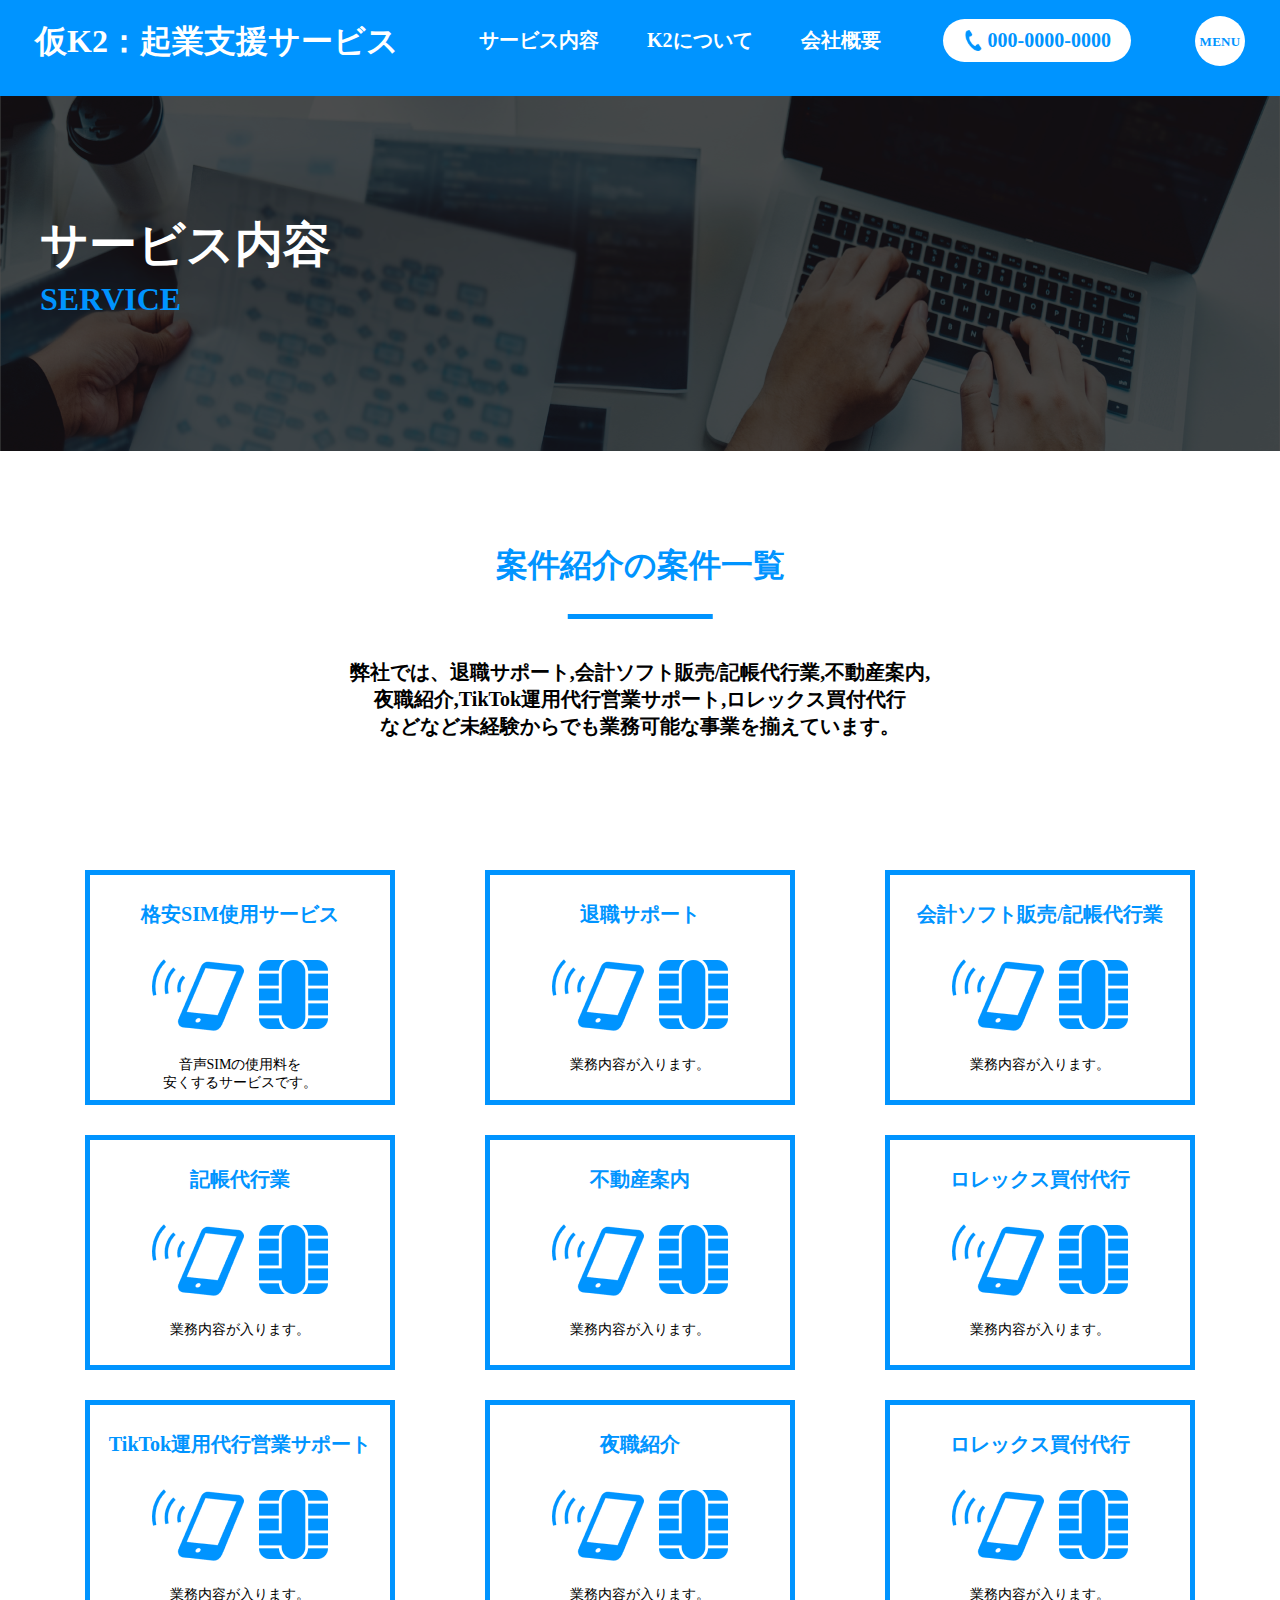
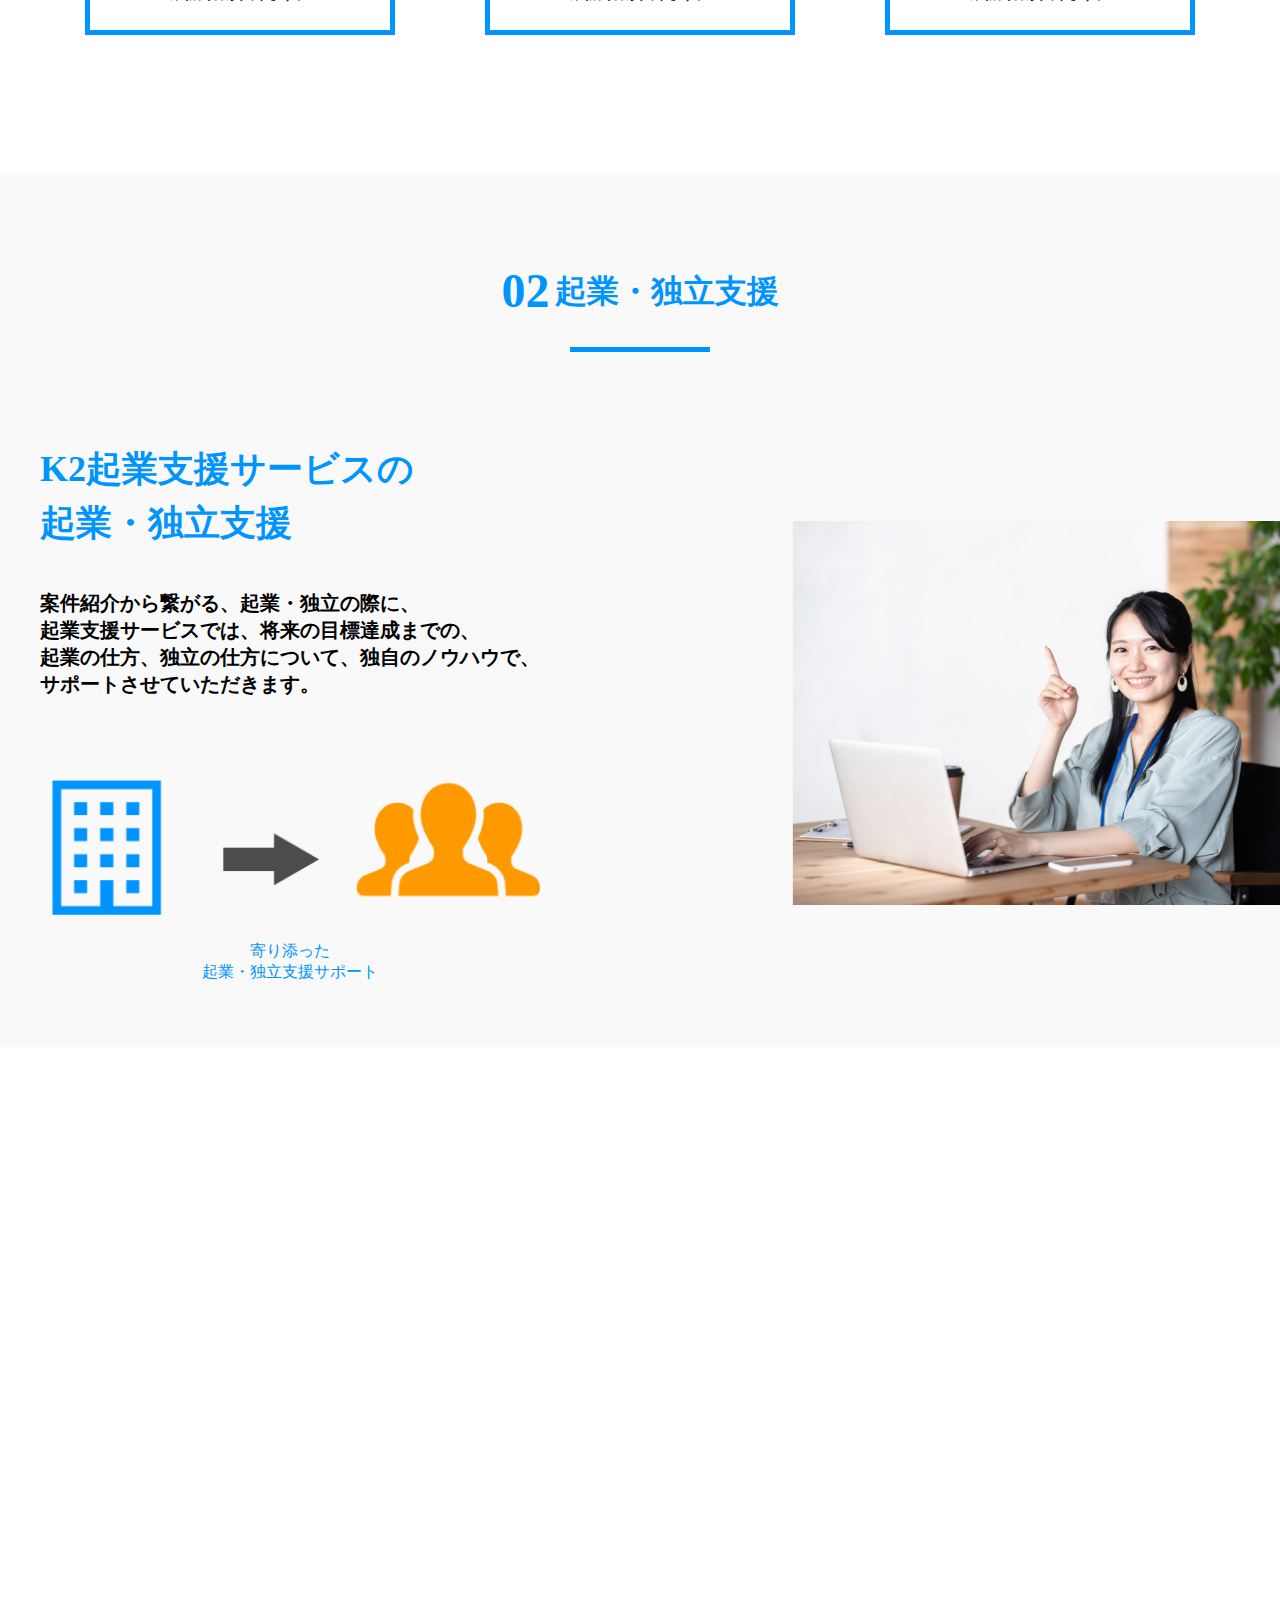
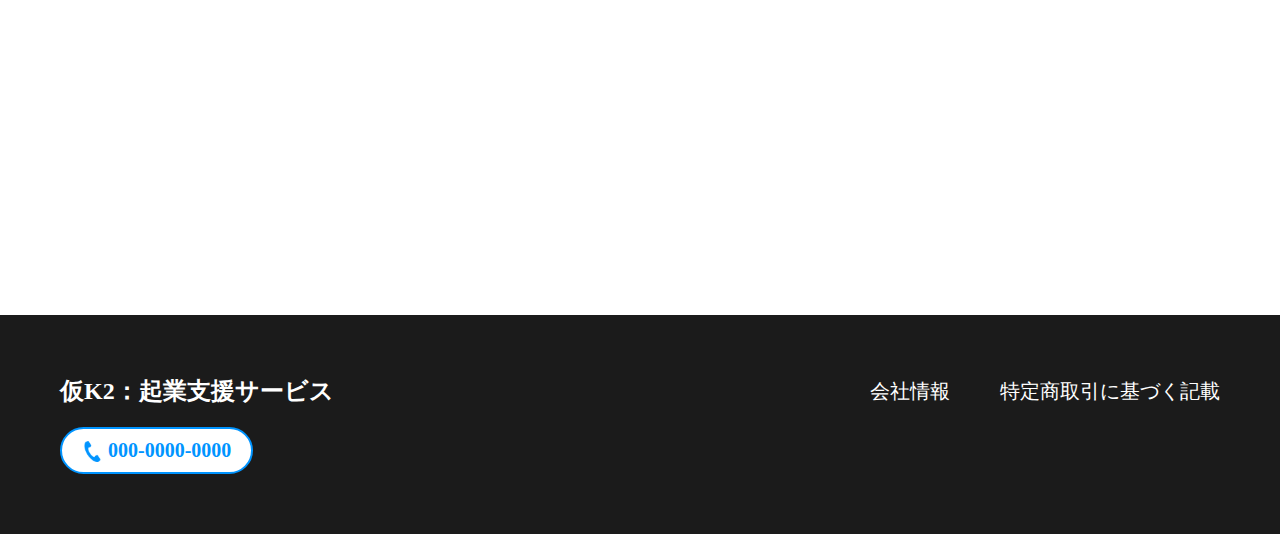
==== service.html @ 3875a144 "fist:: complete" ====
<!DOCTYPE html>
<html lang="ja">

<head>
    <meta charset="UTF-8">
    <meta name="viewport" content="width=device-width, initial-scale=1.0">
    <link rel="stylesheet" href="./assets/css/wow.css">
    <link rel="stylesheet" href="./assets/css/style.css">
    <link rel="preconnect" href="https://fonts.googleapis.com">
    <link rel="preconnect" href="https://fonts.gstatic.com" crossorigin>
    <link href="https://fonts.googleapis.com/css2?family=Noto+Sans+Thai:wght@100..900&display=swap" rel="stylesheet">


    <title>仮K2：起業支援サービス</title>
</head>

<body>
    <div class="c-header">
        <div class="c-header__inner">
            <h1>
                <a href="#" class="logo">
                    <!-- <img src="./assets/img/header/logo.png" alt="logo"> -->
                    仮K2：起業支援サービス
                </a>
            </h1>
            <div class="c-header-right is-pc">
                <ul class="c-header__items">
                    <li> サービス内容</li>
                    <li>K2について</li>
                    <li>会社概要</li>
                </ul>

                <div class="__link-wrap">
                    <a href="#" class="__link-wrap__item">
                        <svg width="21" height="21" viewBox="0 0 21 21" fill="none" xmlns="http://www.w3.org/2000/svg" xmlns:xlink="http://www.w3.org/1999/xlink">
                            <rect width="21" height="21" fill="url(#pattern0_32_11)"/>
                            <defs>
                            <pattern id="pattern0_32_11" patternContentUnits="objectBoundingBox" width="1" height="1">
                            <use xlink:href="#image0_32_11" transform="scale(0.00390625)"/>
                            </pattern>
                            <image id="image0_32_11" width="256" height="256" xlink:href="[data-uri]"/>
                            </defs>
                        </svg>
                        <p class="__item--ttlnum">
                            000-0000-0000
                        </p>
                    </a>
                </div>
            </div>
            <div class="hambtn">
                <button class="__btn">
                            <span>MENU</span>
                        </button>
            </div>
            <div class="sp-menu">
                <div class="sp-menu__container">
                    <div class="__header">
                        <h1>
                            <a>
                                <!-- <img src="./assets/img/header/logo.png" alt="logo"> -->
                            </a>
                        </h1>
                        <button class="close-menu">
                            <span>⨉</span>
                        </button>
                    </div>
                    <ul class="__items">
                        <li>
                            サービス内容
                        </li>
                        <li>
                            K2について
                        </li>
                        <li>
                            会社概要
                        </li>
                    </ul>
                    <div class="__link-wrap">
                        <a class="__link-wrap__item">
                            <svg width="21" height="21" viewBox="0 0 21 21" fill="none" xmlns="http://www.w3.org/2000/svg" xmlns:xlink="http://www.w3.org/1999/xlink">
                                <rect width="21" height="21" fill="url(#pattern0_32_39)"/>
                                <defs>
                                <pattern id="pattern0_32_39" patternContentUnits="objectBoundingBox" width="1" height="1">
                                <use xlink:href="#image0_32_39" transform="scale(0.00390625)"/>
                                </pattern>
                                <image id="image0_32_39" width="256" height="256" xlink:href="[data-uri]"/>
                                </defs>
                                </svg>

                            <p class="__item--ttlnum">
                                000-0000-0000
                            </p>
                        </a>
                    </div>
                </div>
            </div>
        </div>
    </div>
    <div class="p-main" id="service">
        <div class="p-fv">
            <div class="__container wow fadeInUp">
                <h2 class="__fv-ttl">
                    サービス内容
                </h2>
                <p class="__fv-subttl">
                    SERVICE
                </p>
            </div>
        </div>
        <div class="p-taskList">
            <div class="__container wow fadeInUp">
                <div class="__list-ttl">
                    <h4 class="__ttl-main">
                        案件紹介の案件一覧
                    </h4>
                    <p class="__ttl-ctn">
                        弊社では、退職サポート,会計ソフト販売/記帳代行業,不動産案内,<br class="is-pc"> 夜職紹介,TikTok運用代行営業サポート,ロレックス買付代行
                        <br class="is-pc"> などなど未経験からでも業務可能な事業を揃えています。
                    </p>
                </div>
                <div class="__list-items">
                    <div class="__list-item">
                        <h5 class="__item-ttl">
                            格安SIM使用サービス
                        </h5>
                        <figure class="__item-img">
                            <img src="./assets/img/img-listitem.png" alt="">
                        </figure>
                        <p class="__item-ctn">
                            音声SIMの使用料を<br>安くするサービスです。
                        </p>
                    </div>
                    <div class="__list-item">
                        <h5 class="__item-ttl">
                            退職サポート
                        </h5>
                        <figure class="__item-img">
                            <img src="./assets/img/img-listitem.png" alt="">
                        </figure>
                        <p class="__item-ctn">
                            業務内容が入ります。
                        </p>
                    </div>
                    <div class="__list-item">
                        <h5 class="__item-ttl">
                            会計ソフト販売/記帳代行業
                        </h5>
                        <figure class="__item-img">
                            <img src="./assets/img/img-listitem.png" alt="">
                        </figure>
                        <p class="__item-ctn">
                            業務内容が入ります。
                        </p>
                    </div>
                    <div class="__list-item">
                        <h5 class="__item-ttl">
                            記帳代行業
                        </h5>
                        <figure class="__item-img">
                            <img src="./assets/img/img-listitem.png" alt="">
                        </figure>
                        <p class="__item-ctn">
                            業務内容が入ります。
                        </p>
                    </div>
                    <div class="__list-item">
                        <h5 class="__item-ttl">
                            不動産案内
                        </h5>
                        <figure class="__item-img">
                            <img src="./assets/img/img-listitem.png" alt="">
                        </figure>
                        <p class="__item-ctn">
                            業務内容が入ります。
                        </p>
                    </div>
                    <div class="__list-item">
                        <h5 class="__item-ttl">
                            ロレックス買付代行
                        </h5>
                        <figure class="__item-img">
                            <img src="./assets/img/img-listitem.png" alt="">
                        </figure>
                        <p class="__item-ctn">
                            業務内容が入ります。
                        </p>
                    </div>
                    <div class="__list-item">
                        <h5 class="__item-ttl">
                            TikTok運用代行営業サポート
                        </h5>
                        <figure class="__item-img">
                            <img src="./assets/img/img-listitem.png" alt="">
                        </figure>
                        <p class="__item-ctn">
                            業務内容が入ります。
                        </p>
                    </div>
                    <div class="__list-item">
                        <h5 class="__item-ttl">
                            夜職紹介
                        </h5>
                        <figure class="__item-img">
                            <img src="./assets/img/img-listitem.png" alt="">
                        </figure>
                        <p class="__item-ctn">
                            業務内容が入ります。
                        </p>
                    </div>
                    <div class="__list-item">
                        <h5 class="__item-ttl">
                            ロレックス買付代行
                        </h5>
                        <figure class="__item-img">
                            <img src="./assets/img/img-listitem.png" alt="">
                        </figure>
                        <p class="__item-ctn">
                            業務内容が入ります。
                        </p>
                    </div>
                </div>
            </div>
        </div>
        <div class="p-service-two">
            <div class="__container">
                <h4 class="__main--ttl">
                    <span>02</span>起業・独立支援
                </h4>
                <div class="__main-body">
                    <div class="__main-left">
                        <h4 class="__left-ttl">
                            K2起業支援サービスの <br> 起業・独立支援
                        </h4>
                        <p class="__left-ctn">
                            案件紹介から繋がる、起業・独立の際に、<br> 起業支援サービスでは、将来の目標達成までの、
                            <br> 起業の仕方、独立の仕方について、独自のノウハウで、
                            <br class="is-pc"> サポートさせていただきます。
                        </p>
                        <div class="__left-img">
                            <figure>
                                <img src="./assets/img/img-service-left.png" alt="">
                            </figure>
                            <p class="__left-info">
                                寄り添った<br> 起業・独立支援サポート
                            </p>
                        </div>
                    </div>
                    <figure class="__main-right">
                        <img src="./assets/img/img-service-right.png" alt="">
                    </figure>

                </div>
            </div>
        </div>
        <div class="p-company">
            <div class="__container wow fadeInUp">
                <div class="__company-ttl">
                    <p class="__ttl-en">
                        COMPANY
                    </p>
                    <h3 class="__ttl-jp">
                        会社概要
                    </h3>
                </div>
                <div class="__company-main">
                    <div class="__map">

                    </div>
                    <div class="__company-info">
                        <div class="__info-item">
                            <h5 class="__item-ttl">
                                会社名
                            </h5>
                            <p class="__item-ctn">

                            </p>
                        </div>
                        <div class="__info-item">
                            <h5 class="__item-ttl">
                                設立日
                            </h5>
                            <p class="__item-ctn">

                            </p>
                        </div>
                        <div class="__info-item">
                            <h5 class="__item-ttl">
                                住所
                            </h5>
                            <p class="__item-ctn">

                            </p>
                        </div>
                        <div class="__info-item">
                            <h5 class="__item-ttl">
                                事業内容
                            </h5>
                            <p class="__item-ctn">

                            </p>
                        </div>
                        <div class="__info-item">
                            <h5 class="__item-ttl">
                                企業理念
                            </h5>
                            <p class="__item-ctn">
                                「独立したい！」、「副業を始めたい！」、「事業を立ち上げたい！」という熱意を持つすべての方々を支援するために、私たちは「起業支援サービス」を運営しています。何から始めたらいいのか分からない方々が集い、共に成長し、成功を目指すための場を提供することを私たちの使命としています。私たちは、皆様の夢を現実にするためのパートナーとして、具体的なアドバイスやサポート、リソースを提供し、共に未来を切り拓くことをお約束します。
                            </p>
                        </div>
                    </div>
                </div>
            </div>
        </div>


    </div>
    <div class="c-footer">
        <div class="__bar">
            <a href="#" class="logo">仮K2：起業支援サービス</a>
            <div class="__link-wrap">
                <a href="#" class="__wrap-item">会社情報</a>
                <a href="#" class="__wrap-item">特定商取引に基づく記載</a>
            </div>
        </div>
        <div class="__phone-contact">
            <a href="#">
                <svg width="21" height="21" viewBox="0 0 21 21" fill="none" xmlns="http://www.w3.org/2000/svg" xmlns:xlink="http://www.w3.org/1999/xlink">
                    <rect width="21" height="21" fill="url(#pattern0_32_39)"/>
                    <defs>
                    <pattern id="pattern0_32_39" patternContentUnits="objectBoundingBox" width="1" height="1">
                    <use xlink:href="#image0_32_39" transform="scale(0.00390625)"/>
                    </pattern>
                    <image id="image0_32_39" width="256" height="256" xlink:href="[data-uri]"/>
                    </defs>
                </svg> 000-0000-0000
            </a>
        </div>
    </div>
</body>
<script src="https://ajax.googleapis.com/ajax/libs/jquery/3.5.1/jquery.min.js"></script>
<script src="./assets/js/wow.js"></script>
<script src="./assets/js/custom.js"></script>
<script>
    new WOW().init();
</script>

</html>

</html>
---- assets/css/wow.css ----
@charset "UTF-8";

/*!
 * animate.css -http://daneden.me/animate
 * Version - 3.5.1
 * Licensed under the MIT license - http://opensource.org/licenses/MIT
 *
 * Copyright (c) 2016 Daniel Eden
 */

.animated {
    -webkit-animation-duration: 1s;
    animation-duration: 1s;
    -webkit-animation-fill-mode: both;
    animation-fill-mode: both
}

.animated.infinite {
    -webkit-animation-iteration-count: infinite;
    animation-iteration-count: infinite
}

.animated.hinge {
    -webkit-animation-duration: 2s;
    animation-duration: 2s
}

.animated.bounceIn,
.animated.bounceOut,
.animated.flipOutX,
.animated.flipOutY {
    -webkit-animation-duration: .75s;
    animation-duration: .75s
}

@-webkit-keyframes bounce {

    0%,
    20%,
    53%,
    80%,
    to {
        -webkit-animation-timing-function: cubic-bezier(.215, .61, .355, 1);
        animation-timing-function: cubic-bezier(.215, .61, .355, 1);
        -webkit-transform: translateZ(0);
        transform: translateZ(0)
    }

    40%,
    43% {
        -webkit-transform: translate3d(0, -30px, 0);
        transform: translate3d(0, -30px, 0)
    }

    40%,
    43%,
    70% {
        -webkit-animation-timing-function: cubic-bezier(.755, .05, .855, .06);
        animation-timing-function: cubic-bezier(.755, .05, .855, .06)
    }

    70% {
        -webkit-transform: translate3d(0, -15px, 0);
        transform: translate3d(0, -15px, 0)
    }

    90% {
        -webkit-transform: translate3d(0, -4px, 0);
        transform: translate3d(0, -4px, 0)
    }
}

@keyframes bounce {

    0%,
    20%,
    53%,
    80%,
    to {
        -webkit-animation-timing-function: cubic-bezier(.215, .61, .355, 1);
        animation-timing-function: cubic-bezier(.215, .61, .355, 1);
        -webkit-transform: translateZ(0);
        transform: translateZ(0)
    }

    40%,
    43% {
        -webkit-transform: translate3d(0, -30px, 0);
        transform: translate3d(0, -30px, 0)
    }

    40%,
    43%,
    70% {
        -webkit-animation-timing-function: cubic-bezier(.755, .05, .855, .06);
        animation-timing-function: cubic-bezier(.755, .05, .855, .06)
    }

    70% {
        -webkit-transform: translate3d(0, -15px, 0);
        transform: translate3d(0, -15px, 0)
    }

    90% {
        -webkit-transform: translate3d(0, -4px, 0);
        transform: translate3d(0, -4px, 0)
    }
}

.bounce {
    -webkit-animation-name: bounce;
    animation-name: bounce;
    -webkit-transform-origin: center bottom;
    transform-origin: center bottom
}

@-webkit-keyframes flash {

    0%,
    50%,
    to {
        opacity: 1
    }

    25%,
    75% {
        opacity: 0
    }
}

@keyframes flash {

    0%,
    50%,
    to {
        opacity: 1
    }

    25%,
    75% {
        opacity: 0
    }
}

.flash {
    -webkit-animation-name: flash;
    animation-name: flash
}

@-webkit-keyframes pulse {
    0% {
        -webkit-transform: scaleX(1);
        transform: scaleX(1)
    }

    50% {
        -webkit-transform: scale3d(1.05, 1.05, 1.05);
        transform: scale3d(1.05, 1.05, 1.05)
    }

    to {
        -webkit-transform: scaleX(1);
        transform: scaleX(1)
    }
}

@keyframes pulse {
    0% {
        -webkit-transform: scaleX(1);
        transform: scaleX(1)
    }

    50% {
        -webkit-transform: scale3d(1.05, 1.05, 1.05);
        transform: scale3d(1.05, 1.05, 1.05)
    }

    to {
        -webkit-transform: scaleX(1);
        transform: scaleX(1)
    }
}

.pulse {
    -webkit-animation-name: pulse;
    animation-name: pulse
}

@-webkit-keyframes rubberBand {
    0% {
        -webkit-transform: scaleX(1);
        transform: scaleX(1)
    }

    30% {
        -webkit-transform: scale3d(1.25, .75, 1);
        transform: scale3d(1.25, .75, 1)
    }

    40% {
        -webkit-transform: scale3d(.75, 1.25, 1);
        transform: scale3d(.75, 1.25, 1)
    }

    50% {
        -webkit-transform: scale3d(1.15, .85, 1);
        transform: scale3d(1.15, .85, 1)
    }

    65% {
        -webkit-transform: scale3d(.95, 1.05, 1);
        transform: scale3d(.95, 1.05, 1)
    }

    75% {
        -webkit-transform: scale3d(1.05, .95, 1);
        transform: scale3d(1.05, .95, 1)
    }

    to {
        -webkit-transform: scaleX(1);
        transform: scaleX(1)
    }
}

@keyframes rubberBand {
    0% {
        -webkit-transform: scaleX(1);
        transform: scaleX(1)
    }

    30% {
        -webkit-transform: scale3d(1.25, .75, 1);
        transform: scale3d(1.25, .75, 1)
    }

    40% {
        -webkit-transform: scale3d(.75, 1.25, 1);
        transform: scale3d(.75, 1.25, 1)
    }

    50% {
        -webkit-transform: scale3d(1.15, .85, 1);
        transform: scale3d(1.15, .85, 1)
    }

    65% {
        -webkit-transform: scale3d(.95, 1.05, 1);
        transform: scale3d(.95, 1.05, 1)
    }

    75% {
        -webkit-transform: scale3d(1.05, .95, 1);
        transform: scale3d(1.05, .95, 1)
    }

    to {
        -webkit-transform: scaleX(1);
        transform: scaleX(1)
    }
}

.rubberBand {
    -webkit-animation-name: rubberBand;
    animation-name: rubberBand
}

@-webkit-keyframes shake {

    0%,
    to {
        -webkit-transform: translateZ(0);
        transform: translateZ(0)
    }

    10%,
    30%,
    50%,
    70%,
    90% {
        -webkit-transform: translate3d(-10px, 0, 0);
        transform: translate3d(-10px, 0, 0)
    }

    20%,
    40%,
    60%,
    80% {
        -webkit-transform: translate3d(10px, 0, 0);
        transform: translate3d(10px, 0, 0)
    }
}

@keyframes shake {

    0%,
    to {
        -webkit-transform: translateZ(0);
        transform: translateZ(0)
    }

    10%,
    30%,
    50%,
    70%,
    90% {
        -webkit-transform: translate3d(-10px, 0, 0);
        transform: translate3d(-10px, 0, 0)
    }

    20%,
    40%,
    60%,
    80% {
        -webkit-transform: translate3d(10px, 0, 0);
        transform: translate3d(10px, 0, 0)
    }
}

.shake {
    -webkit-animation-name: shake;
    animation-name: shake
}

@-webkit-keyframes headShake {
    0% {
        -webkit-transform: translateX(0);
        transform: translateX(0)
    }

    6.5% {
        -webkit-transform: translateX(-6px) rotateY(-9deg);
        transform: translateX(-6px) rotateY(-9deg)
    }

    18.5% {
        -webkit-transform: translateX(5px) rotateY(7deg);
        transform: translateX(5px) rotateY(7deg)
    }

    31.5% {
        -webkit-transform: translateX(-3px) rotateY(-5deg);
        transform: translateX(-3px) rotateY(-5deg)
    }

    43.5% {
        -webkit-transform: translateX(2px) rotateY(3deg);
        transform: translateX(2px) rotateY(3deg)
    }

    50% {
        -webkit-transform: translateX(0);
        transform: translateX(0)
    }
}

@keyframes headShake {
    0% {
        -webkit-transform: translateX(0);
        transform: translateX(0)
    }

    6.5% {
        -webkit-transform: translateX(-6px) rotateY(-9deg);
        transform: translateX(-6px) rotateY(-9deg)
    }

    18.5% {
        -webkit-transform: translateX(5px) rotateY(7deg);
        transform: translateX(5px) rotateY(7deg)
    }

    31.5% {
        -webkit-transform: translateX(-3px) rotateY(-5deg);
        transform: translateX(-3px) rotateY(-5deg)
    }

    43.5% {
        -webkit-transform: translateX(2px) rotateY(3deg);
        transform: translateX(2px) rotateY(3deg)
    }

    50% {
        -webkit-transform: translateX(0);
        transform: translateX(0)
    }
}

.headShake {
    -webkit-animation-timing-function: ease-in-out;
    animation-timing-function: ease-in-out;
    -webkit-animation-name: headShake;
    animation-name: headShake
}

@-webkit-keyframes swing {
    20% {
        -webkit-transform: rotate(15deg);
        transform: rotate(15deg)
    }

    40% {
        -webkit-transform: rotate(-10deg);
        transform: rotate(-10deg)
    }

    60% {
        -webkit-transform: rotate(5deg);
        transform: rotate(5deg)
    }

    80% {
        -webkit-transform: rotate(-5deg);
        transform: rotate(-5deg)
    }

    to {
        -webkit-transform: rotate(0deg);
        transform: rotate(0deg)
    }
}

@keyframes swing {
    20% {
        -webkit-transform: rotate(15deg);
        transform: rotate(15deg)
    }

    40% {
        -webkit-transform: rotate(-10deg);
        transform: rotate(-10deg)
    }

    60% {
        -webkit-transform: rotate(5deg);
        transform: rotate(5deg)
    }

    80% {
        -webkit-transform: rotate(-5deg);
        transform: rotate(-5deg)
    }

    to {
        -webkit-transform: rotate(0deg);
        transform: rotate(0deg)
    }
}

.swing {
    -webkit-transform-origin: top center;
    transform-origin: top center;
    -webkit-animation-name: swing;
    animation-name: swing
}

@-webkit-keyframes tada {
    0% {
        -webkit-transform: scaleX(1);
        transform: scaleX(1)
    }

    10%,
    20% {
        -webkit-transform: scale3d(.9, .9, .9) rotate(-3deg);
        transform: scale3d(.9, .9, .9) rotate(-3deg)
    }

    30%,
    50%,
    70%,
    90% {
        -webkit-transform: scale3d(1.1, 1.1, 1.1) rotate(3deg);
        transform: scale3d(1.1, 1.1, 1.1) rotate(3deg)
    }

    40%,
    60%,
    80% {
        -webkit-transform: scale3d(1.1, 1.1, 1.1) rotate(-3deg);
        transform: scale3d(1.1, 1.1, 1.1) rotate(-3deg)
    }

    to {
        -webkit-transform: scaleX(1);
        transform: scaleX(1)
    }
}

@keyframes tada {
    0% {
        -webkit-transform: scaleX(1);
        transform: scaleX(1)
    }

    10%,
    20% {
        -webkit-transform: scale3d(.9, .9, .9) rotate(-3deg);
        transform: scale3d(.9, .9, .9) rotate(-3deg)
    }

    30%,
    50%,
    70%,
    90% {
        -webkit-transform: scale3d(1.1, 1.1, 1.1) rotate(3deg);
        transform: scale3d(1.1, 1.1, 1.1) rotate(3deg)
    }

    40%,
    60%,
    80% {
        -webkit-transform: scale3d(1.1, 1.1, 1.1) rotate(-3deg);
        transform: scale3d(1.1, 1.1, 1.1) rotate(-3deg)
    }

    to {
        -webkit-transform: scaleX(1);
        transform: scaleX(1)
    }
}

.tada {
    -webkit-animation-name: tada;
    animation-name: tada
}

@-webkit-keyframes wobble {
    0% {
        -webkit-transform: none;
        transform: none
    }

    15% {
        -webkit-transform: translate3d(-25%, 0, 0) rotate(-5deg);
        transform: translate3d(-25%, 0, 0) rotate(-5deg)
    }

    30% {
        -webkit-transform: translate3d(20%, 0, 0) rotate(3deg);
        transform: translate3d(20%, 0, 0) rotate(3deg)
    }

    45% {
        -webkit-transform: translate3d(-15%, 0, 0) rotate(-3deg);
        transform: translate3d(-15%, 0, 0) rotate(-3deg)
    }

    60% {
        -webkit-transform: translate3d(10%, 0, 0) rotate(2deg);
        transform: translate3d(10%, 0, 0) rotate(2deg)
    }

    75% {
        -webkit-transform: translate3d(-5%, 0, 0) rotate(-1deg);
        transform: translate3d(-5%, 0, 0) rotate(-1deg)
    }

    to {
        -webkit-transform: none;
        transform: none
    }
}

@keyframes wobble {
    0% {
        -webkit-transform: none;
        transform: none
    }

    15% {
        -webkit-transform: translate3d(-25%, 0, 0) rotate(-5deg);
        transform: translate3d(-25%, 0, 0) rotate(-5deg)
    }

    30% {
        -webkit-transform: translate3d(20%, 0, 0) rotate(3deg);
        transform: translate3d(20%, 0, 0) rotate(3deg)
    }

    45% {
        -webkit-transform: translate3d(-15%, 0, 0) rotate(-3deg);
        transform: translate3d(-15%, 0, 0) rotate(-3deg)
    }

    60% {
        -webkit-transform: translate3d(10%, 0, 0) rotate(2deg);
        transform: translate3d(10%, 0, 0) rotate(2deg)
    }

    75% {
        -webkit-transform: translate3d(-5%, 0, 0) rotate(-1deg);
        transform: translate3d(-5%, 0, 0) rotate(-1deg)
    }

    to {
        -webkit-transform: none;
        transform: none
    }
}

.wobble {
    -webkit-animation-name: wobble;
    animation-name: wobble
}

@-webkit-keyframes jello {

    0%,
    11.1%,
    to {
        -webkit-transform: none;
        transform: none
    }

    22.2% {
        -webkit-transform: skewX(-12.5deg) skewY(-12.5deg);
        transform: skewX(-12.5deg) skewY(-12.5deg)
    }

    33.3% {
        -webkit-transform: skewX(6.25deg) skewY(6.25deg);
        transform: skewX(6.25deg) skewY(6.25deg)
    }

    44.4% {
        -webkit-transform: skewX(-3.125deg) skewY(-3.125deg);
        transform: skewX(-3.125deg) skewY(-3.125deg)
    }

    55.5% {
        -webkit-transform: skewX(1.5625deg) skewY(1.5625deg);
        transform: skewX(1.5625deg) skewY(1.5625deg)
    }

    66.6% {
        -webkit-transform: skewX(-.78125deg) skewY(-.78125deg);
        transform: skewX(-.78125deg) skewY(-.78125deg)
    }

    77.7% {
        -webkit-transform: skewX(.390625deg) skewY(.390625deg);
        transform: skewX(.390625deg) skewY(.390625deg)
    }

    88.8% {
        -webkit-transform: skewX(-.1953125deg) skewY(-.1953125deg);
        transform: skewX(-.1953125deg) skewY(-.1953125deg)
    }
}

@keyframes jello {

    0%,
    11.1%,
    to {
        -webkit-transform: none;
        transform: none
    }

    22.2% {
        -webkit-transform: skewX(-12.5deg) skewY(-12.5deg);
        transform: skewX(-12.5deg) skewY(-12.5deg)
    }

    33.3% {
        -webkit-transform: skewX(6.25deg) skewY(6.25deg);
        transform: skewX(6.25deg) skewY(6.25deg)
    }

    44.4% {
        -webkit-transform: skewX(-3.125deg) skewY(-3.125deg);
        transform: skewX(-3.125deg) skewY(-3.125deg)
    }

    55.5% {
        -webkit-transform: skewX(1.5625deg) skewY(1.5625deg);
        transform: skewX(1.5625deg) skewY(1.5625deg)
    }

    66.6% {
        -webkit-transform: skewX(-.78125deg) skewY(-.78125deg);
        transform: skewX(-.78125deg) skewY(-.78125deg)
    }

    77.7% {
        -webkit-transform: skewX(.390625deg) skewY(.390625deg);
        transform: skewX(.390625deg) skewY(.390625deg)
    }

    88.8% {
        -webkit-transform: skewX(-.1953125deg) skewY(-.1953125deg);
        transform: skewX(-.1953125deg) skewY(-.1953125deg)
    }
}

.jello {
    -webkit-animation-name: jello;
    animation-name: jello;
    -webkit-transform-origin: center;
    transform-origin: center
}

@-webkit-keyframes bounceIn {

    0%,
    20%,
    40%,
    60%,
    80%,
    to {
        -webkit-animation-timing-function: cubic-bezier(.215, .61, .355, 1);
        animation-timing-function: cubic-bezier(.215, .61, .355, 1)
    }

    0% {
        opacity: 0;
        -webkit-transform: scale3d(.3, .3, .3);
        transform: scale3d(.3, .3, .3)
    }

    20% {
        -webkit-transform: scale3d(1.1, 1.1, 1.1);
        transform: scale3d(1.1, 1.1, 1.1)
    }

    40% {
        -webkit-transform: scale3d(.9, .9, .9);
        transform: scale3d(.9, .9, .9)
    }

    60% {
        opacity: 1;
        -webkit-transform: scale3d(1.03, 1.03, 1.03);
        transform: scale3d(1.03, 1.03, 1.03)
    }

    80% {
        -webkit-transform: scale3d(.97, .97, .97);
        transform: scale3d(.97, .97, .97)
    }

    to {
        opacity: 1;
        -webkit-transform: scaleX(1);
        transform: scaleX(1)
    }
}

@keyframes bounceIn {

    0%,
    20%,
    40%,
    60%,
    80%,
    to {
        -webkit-animation-timing-function: cubic-bezier(.215, .61, .355, 1);
        animation-timing-function: cubic-bezier(.215, .61, .355, 1)
    }

    0% {
        opacity: 0;
        -webkit-transform: scale3d(.3, .3, .3);
        transform: scale3d(.3, .3, .3)
    }

    20% {
        -webkit-transform: scale3d(1.1, 1.1, 1.1);
        transform: scale3d(1.1, 1.1, 1.1)
    }

    40% {
        -webkit-transform: scale3d(.9, .9, .9);
        transform: scale3d(.9, .9, .9)
    }

    60% {
        opacity: 1;
        -webkit-transform: scale3d(1.03, 1.03, 1.03);
        transform: scale3d(1.03, 1.03, 1.03)
    }

    80% {
        -webkit-transform: scale3d(.97, .97, .97);
        transform: scale3d(.97, .97, .97)
    }

    to {
        opacity: 1;
        -webkit-transform: scaleX(1);
        transform: scaleX(1)
    }
}

.bounceIn {
    -webkit-animation-name: bounceIn;
    animation-name: bounceIn
}

@-webkit-keyframes bounceInDown {

    0%,
    60%,
    75%,
    90%,
    to {
        -webkit-animation-timing-function: cubic-bezier(.215, .61, .355, 1);
        animation-timing-function: cubic-bezier(.215, .61, .355, 1)
    }

    0% {
        opacity: 0;
        -webkit-transform: translate3d(0, -3000px, 0);
        transform: translate3d(0, -3000px, 0)
    }

    60% {
        opacity: 1;
        -webkit-transform: translate3d(0, 25px, 0);
        transform: translate3d(0, 25px, 0)
    }

    75% {
        -webkit-transform: translate3d(0, -10px, 0);
        transform: translate3d(0, -10px, 0)
    }

    90% {
        -webkit-transform: translate3d(0, 5px, 0);
        transform: translate3d(0, 5px, 0)
    }

    to {
        -webkit-transform: none;
        transform: none
    }
}

@keyframes bounceInDown {

    0%,
    60%,
    75%,
    90%,
    to {
        -webkit-animation-timing-function: cubic-bezier(.215, .61, .355, 1);
        animation-timing-function: cubic-bezier(.215, .61, .355, 1)
    }

    0% {
        opacity: 0;
        -webkit-transform: translate3d(0, -3000px, 0);
        transform: translate3d(0, -3000px, 0)
    }

    60% {
        opacity: 1;
        -webkit-transform: translate3d(0, 25px, 0);
        transform: translate3d(0, 25px, 0)
    }

    75% {
        -webkit-transform: translate3d(0, -10px, 0);
        transform: translate3d(0, -10px, 0)
    }

    90% {
        -webkit-transform: translate3d(0, 5px, 0);
        transform: translate3d(0, 5px, 0)
    }

    to {
        -webkit-transform: none;
        transform: none
    }
}

.bounceInDown {
    -webkit-animation-name: bounceInDown;
    animation-name: bounceInDown
}

@-webkit-keyframes bounceInLeft {

    0%,
    60%,
    75%,
    90%,
    to {
        -webkit-animation-timing-function: cubic-bezier(.215, .61, .355, 1);
        animation-timing-function: cubic-bezier(.215, .61, .355, 1)
    }

    0% {
        opacity: 0;
        -webkit-transform: translate3d(-3000px, 0, 0);
        transform: translate3d(-3000px, 0, 0)
    }

    60% {
        opacity: 1;
        -webkit-transform: translate3d(25px, 0, 0);
        transform: translate3d(25px, 0, 0)
    }

    75% {
        -webkit-transform: translate3d(-10px, 0, 0);
        transform: translate3d(-10px, 0, 0)
    }

    90% {
        -webkit-transform: translate3d(5px, 0, 0);
        transform: translate3d(5px, 0, 0)
    }

    to {
        -webkit-transform: none;
        transform: none
    }
}

@keyframes bounceInLeft {

    0%,
    60%,
    75%,
    90%,
    to {
        -webkit-animation-timing-function: cubic-bezier(.215, .61, .355, 1);
        animation-timing-function: cubic-bezier(.215, .61, .355, 1)
    }

    0% {
        opacity: 0;
        -webkit-transform: translate3d(-3000px, 0, 0);
        transform: translate3d(-3000px, 0, 0)
    }

    60% {
        opacity: 1;
        -webkit-transform: translate3d(25px, 0, 0);
        transform: translate3d(25px, 0, 0)
    }

    75% {
        -webkit-transform: translate3d(-10px, 0, 0);
        transform: translate3d(-10px, 0, 0)
    }

    90% {
        -webkit-transform: translate3d(5px, 0, 0);
        transform: translate3d(5px, 0, 0)
    }

    to {
        -webkit-transform: none;
        transform: none
    }
}

.bounceInLeft {
    -webkit-animation-name: bounceInLeft;
    animation-name: bounceInLeft
}

@-webkit-keyframes bounceInRight {

    0%,
    60%,
    75%,
    90%,
    to {
        -webkit-animation-timing-function: cubic-bezier(.215, .61, .355, 1);
        animation-timing-function: cubic-bezier(.215, .61, .355, 1)
    }

    0% {
        opacity: 0;
        -webkit-transform: translate3d(3000px, 0, 0);
        transform: translate3d(3000px, 0, 0)
    }

    60% {
        opacity: 1;
        -webkit-transform: translate3d(-25px, 0, 0);
        transform: translate3d(-25px, 0, 0)
    }

    75% {
        -webkit-transform: translate3d(10px, 0, 0);
        transform: translate3d(10px, 0, 0)
    }

    90% {
        -webkit-transform: translate3d(-5px, 0, 0);
        transform: translate3d(-5px, 0, 0)
    }

    to {
        -webkit-transform: none;
        transform: none
    }
}

@keyframes bounceInRight {

    0%,
    60%,
    75%,
    90%,
    to {
        -webkit-animation-timing-function: cubic-bezier(.215, .61, .355, 1);
        animation-timing-function: cubic-bezier(.215, .61, .355, 1)
    }

    0% {
        opacity: 0;
        -webkit-transform: translate3d(3000px, 0, 0);
        transform: translate3d(3000px, 0, 0)
    }

    60% {
        opacity: 1;
        -webkit-transform: translate3d(-25px, 0, 0);
        transform: translate3d(-25px, 0, 0)
    }

    75% {
        -webkit-transform: translate3d(10px, 0, 0);
        transform: translate3d(10px, 0, 0)
    }

    90% {
        -webkit-transform: translate3d(-5px, 0, 0);
        transform: translate3d(-5px, 0, 0)
    }

    to {
        -webkit-transform: none;
        transform: none
    }
}

.bounceInRight {
    -webkit-animation-name: bounceInRight;
    animation-name: bounceInRight
}

@-webkit-keyframes bounceInUp {

    0%,
    60%,
    75%,
    90%,
    to {
        -webkit-animation-timing-function: cubic-bezier(.215, .61, .355, 1);
        animation-timing-function: cubic-bezier(.215, .61, .355, 1)
    }

    0% {
        opacity: 0;
        -webkit-transform: translate3d(0, 3000px, 0);
        transform: translate3d(0, 3000px, 0)
    }

    60% {
        opacity: 1;
        -webkit-transform: translate3d(0, -20px, 0);
        transform: translate3d(0, -20px, 0)
    }

    75% {
        -webkit-transform: translate3d(0, 10px, 0);
        transform: translate3d(0, 10px, 0)
    }

    90% {
        -webkit-transform: translate3d(0, -5px, 0);
        transform: translate3d(0, -5px, 0)
    }

    to {
        -webkit-transform: translateZ(0);
        transform: translateZ(0)
    }
}

@keyframes bounceInUp {

    0%,
    60%,
    75%,
    90%,
    to {
        -webkit-animation-timing-function: cubic-bezier(.215, .61, .355, 1);
        animation-timing-function: cubic-bezier(.215, .61, .355, 1)
    }

    0% {
        opacity: 0;
        -webkit-transform: translate3d(0, 3000px, 0);
        transform: translate3d(0, 3000px, 0)
    }

    60% {
        opacity: 1;
        -webkit-transform: translate3d(0, -20px, 0);
        transform: translate3d(0, -20px, 0)
    }

    75% {
        -webkit-transform: translate3d(0, 10px, 0);
        transform: translate3d(0, 10px, 0)
    }

    90% {
        -webkit-transform: translate3d(0, -5px, 0);
        transform: translate3d(0, -5px, 0)
    }

    to {
        -webkit-transform: translateZ(0);
        transform: translateZ(0)
    }
}

.bounceInUp {
    -webkit-animation-name: bounceInUp;
    animation-name: bounceInUp
}

@-webkit-keyframes bounceOut {
    20% {
        -webkit-transform: scale3d(.9, .9, .9);
        transform: scale3d(.9, .9, .9)
    }

    50%,
    55% {
        opacity: 1;
        -webkit-transform: scale3d(1.1, 1.1, 1.1);
        transform: scale3d(1.1, 1.1, 1.1)
    }

    to {
        opacity: 0;
        -webkit-transform: scale3d(.3, .3, .3);
        transform: scale3d(.3, .3, .3)
    }
}

@keyframes bounceOut {
    20% {
        -webkit-transform: scale3d(.9, .9, .9);
        transform: scale3d(.9, .9, .9)
    }

    50%,
    55% {
        opacity: 1;
        -webkit-transform: scale3d(1.1, 1.1, 1.1);
        transform: scale3d(1.1, 1.1, 1.1)
    }

    to {
        opacity: 0;
        -webkit-transform: scale3d(.3, .3, .3);
        transform: scale3d(.3, .3, .3)
    }
}

.bounceOut {
    -webkit-animation-name: bounceOut;
    animation-name: bounceOut
}

@-webkit-keyframes bounceOutDown {
    20% {
        -webkit-transform: translate3d(0, 10px, 0);
        transform: translate3d(0, 10px, 0)
    }

    40%,
    45% {
        opacity: 1;
        -webkit-transform: translate3d(0, -20px, 0);
        transform: translate3d(0, -20px, 0)
    }

    to {
        opacity: 0;
        -webkit-transform: translate3d(0, 2000px, 0);
        transform: translate3d(0, 2000px, 0)
    }
}

@keyframes bounceOutDown {
    20% {
        -webkit-transform: translate3d(0, 10px, 0);
        transform: translate3d(0, 10px, 0)
    }

    40%,
    45% {
        opacity: 1;
        -webkit-transform: translate3d(0, -20px, 0);
        transform: translate3d(0, -20px, 0)
    }

    to {
        opacity: 0;
        -webkit-transform: translate3d(0, 2000px, 0);
        transform: translate3d(0, 2000px, 0)
    }
}

.bounceOutDown {
    -webkit-animation-name: bounceOutDown;
    animation-name: bounceOutDown
}

@-webkit-keyframes bounceOutLeft {
    20% {
        opacity: 1;
        -webkit-transform: translate3d(20px, 0, 0);
        transform: translate3d(20px, 0, 0)
    }

    to {
        opacity: 0;
        -webkit-transform: translate3d(-2000px, 0, 0);
        transform: translate3d(-2000px, 0, 0)
    }
}

@keyframes bounceOutLeft {
    20% {
        opacity: 1;
        -webkit-transform: translate3d(20px, 0, 0);
        transform: translate3d(20px, 0, 0)
    }

    to {
        opacity: 0;
        -webkit-transform: translate3d(-2000px, 0, 0);
        transform: translate3d(-2000px, 0, 0)
    }
}

.bounceOutLeft {
    -webkit-animation-name: bounceOutLeft;
    animation-name: bounceOutLeft
}

@-webkit-keyframes bounceOutRight {
    20% {
        opacity: 1;
        -webkit-transform: translate3d(-20px, 0, 0);
        transform: translate3d(-20px, 0, 0)
    }

    to {
        opacity: 0;
        -webkit-transform: translate3d(2000px, 0, 0);
        transform: translate3d(2000px, 0, 0)
    }
}

@keyframes bounceOutRight {
    20% {
        opacity: 1;
        -webkit-transform: translate3d(-20px, 0, 0);
        transform: translate3d(-20px, 0, 0)
    }

    to {
        opacity: 0;
        -webkit-transform: translate3d(2000px, 0, 0);
        transform: translate3d(2000px, 0, 0)
    }
}

.bounceOutRight {
    -webkit-animation-name: bounceOutRight;
    animation-name: bounceOutRight
}

@-webkit-keyframes bounceOutUp {
    20% {
        -webkit-transform: translate3d(0, -10px, 0);
        transform: translate3d(0, -10px, 0)
    }

    40%,
    45% {
        opacity: 1;
        -webkit-transform: translate3d(0, 20px, 0);
        transform: translate3d(0, 20px, 0)
    }

    to {
        opacity: 0;
        -webkit-transform: translate3d(0, -2000px, 0);
        transform: translate3d(0, -2000px, 0)
    }
}

@keyframes bounceOutUp {
    20% {
        -webkit-transform: translate3d(0, -10px, 0);
        transform: translate3d(0, -10px, 0)
    }

    40%,
    45% {
        opacity: 1;
        -webkit-transform: translate3d(0, 20px, 0);
        transform: translate3d(0, 20px, 0)
    }

    to {
        opacity: 0;
        -webkit-transform: translate3d(0, -2000px, 0);
        transform: translate3d(0, -2000px, 0)
    }
}

.bounceOutUp {
    -webkit-animation-name: bounceOutUp;
    animation-name: bounceOutUp
}

@-webkit-keyframes fadeIn {
    0% {
        opacity: 0
    }

    to {
        opacity: 1
    }
}

@keyframes fadeIn {
    0% {
        opacity: 0
    }

    to {
        opacity: 1
    }
}

.fadeIn {
    -webkit-animation-name: fadeIn;
    animation-name: fadeIn
}

@-webkit-keyframes fadeInDown {
    0% {
        opacity: 0;
        -webkit-transform: translate3d(0, -100%, 0);
        transform: translate3d(0, -100%, 0)
    }

    to {
        opacity: 1;
        -webkit-transform: none;
        transform: none
    }
}

@keyframes fadeInDown {
    0% {
        opacity: 0;
        -webkit-transform: translate3d(0, -100%, 0);
        transform: translate3d(0, -100%, 0)
    }

    to {
        opacity: 1;
        -webkit-transform: none;
        transform: none
    }
}

.fadeInDown {
    -webkit-animation-name: fadeInDown;
    animation-name: fadeInDown
}

@-webkit-keyframes fadeInDownBig {
    0% {
        opacity: 0;
        -webkit-transform: translate3d(0, -2000px, 0);
        transform: translate3d(0, -2000px, 0)
    }

    to {
        opacity: 1;
        -webkit-transform: none;
        transform: none
    }
}

@keyframes fadeInDownBig {
    0% {
        opacity: 0;
        -webkit-transform: translate3d(0, -2000px, 0);
        transform: translate3d(0, -2000px, 0)
    }

    to {
        opacity: 1;
        -webkit-transform: none;
        transform: none
    }
}

.fadeInDownBig {
    -webkit-animation-name: fadeInDownBig;
    animation-name: fadeInDownBig
}

@-webkit-keyframes fadeInLeft {
    0% {
        opacity: 0;
        -webkit-transform: translate3d(-100%, 0, 0);
        transform: translate3d(-100%, 0, 0)
    }

    to {
        opacity: 1;
        -webkit-transform: none;
        transform: none
    }
}

@keyframes fadeInLeft {
    0% {
        opacity: 0;
        -webkit-transform: translate3d(-100%, 0, 0);
        transform: translate3d(-100%, 0, 0)
    }

    to {
        opacity: 1;
        -webkit-transform: none;
        transform: none
    }
}

.fadeInLeft {
    -webkit-animation-name: fadeInLeft;
    animation-name: fadeInLeft
}

@-webkit-keyframes fadeInLeftBig {
    0% {
        opacity: 0;
        -webkit-transform: translate3d(-2000px, 0, 0);
        transform: translate3d(-2000px, 0, 0)
    }

    to {
        opacity: 1;
        -webkit-transform: none;
        transform: none
    }
}

@keyframes fadeInLeftBig {
    0% {
        opacity: 0;
        -webkit-transform: translate3d(-2000px, 0, 0);
        transform: translate3d(-2000px, 0, 0)
    }

    to {
        opacity: 1;
        -webkit-transform: none;
        transform: none
    }
}

.fadeInLeftBig {
    -webkit-animation-name: fadeInLeftBig;
    animation-name: fadeInLeftBig
}

@-webkit-keyframes fadeInRight {
    0% {
        opacity: 0;
        -webkit-transform: translate3d(100%, 0, 0);
        transform: translate3d(100%, 0, 0)
    }

    to {
        opacity: 1;
        -webkit-transform: none;
        transform: none
    }
}

@keyframes fadeInRight {
    0% {
        opacity: 0;
        -webkit-transform: translate3d(100%, 0, 0);
        transform: translate3d(100%, 0, 0)
    }

    to {
        opacity: 1;
        -webkit-transform: none;
        transform: none
    }
}

.fadeInRight {
    -webkit-animation-name: fadeInRight;
    animation-name: fadeInRight
}

@-webkit-keyframes fadeInRightBig {
    0% {
        opacity: 0;
        -webkit-transform: translate3d(2000px, 0, 0);
        transform: translate3d(2000px, 0, 0)
    }

    to {
        opacity: 1;
        -webkit-transform: none;
        transform: none
    }
}

@keyframes fadeInRightBig {
    0% {
        opacity: 0;
        -webkit-transform: translate3d(2000px, 0, 0);
        transform: translate3d(2000px, 0, 0)
    }

    to {
        opacity: 1;
        -webkit-transform: none;
        transform: none
    }
}

.fadeInRightBig {
    -webkit-animation-name: fadeInRightBig;
    animation-name: fadeInRightBig
}

@-webkit-keyframes fadeInUp {
    0% {
        opacity: 0;
        -webkit-transform: translate3d(0, 10rem, 0);
        transform: translate3d(0, 10rem, 0)
    }

    to {
        opacity: 1;
        -webkit-transform: none;
        transform: none
    }
}

@keyframes fadeInUp {
    0% {
        opacity: 0;
        -webkit-transform: translate3d(0, 10rem, 0);
        transform: translate3d(0, 10rem, 0)
    }

    to {
        opacity: 1;
        -webkit-transform: none;
        transform: none
    }
}

.fadeInUp {
    -webkit-animation-name: fadeInUp;
    animation-name: fadeInUp
}

@-webkit-keyframes fadeInUpBig {
    0% {
        opacity: 0;
        -webkit-transform: translate3d(0, 2000px, 0);
        transform: translate3d(0, 2000px, 0)
    }

    to {
        opacity: 1;
        -webkit-transform: none;
        transform: none
    }
}

@keyframes fadeInUpBig {
    0% {
        opacity: 0;
        -webkit-transform: translate3d(0, 2000px, 0);
        transform: translate3d(0, 2000px, 0)
    }

    to {
        opacity: 1;
        -webkit-transform: none;
        transform: none
    }
}

.fadeInUpBig {
    -webkit-animation-name: fadeInUpBig;
    animation-name: fadeInUpBig
}

@-webkit-keyframes fadeOut {
    0% {
        opacity: 1
    }

    to {
        opacity: 0
    }
}

@keyframes fadeOut {
    0% {
        opacity: 1
    }

    to {
        opacity: 0
    }
}

.fadeOut {
    -webkit-animation-name: fadeOut;
    animation-name: fadeOut
}

@-webkit-keyframes fadeOutDown {
    0% {
        opacity: 1
    }

    to {
        opacity: 0;
        -webkit-transform: translate3d(0, 100%, 0);
        transform: translate3d(0, 100%, 0)
    }
}

@keyframes fadeOutDown {
    0% {
        opacity: 1
    }

    to {
        opacity: 0;
        -webkit-transform: translate3d(0, 100%, 0);
        transform: translate3d(0, 100%, 0)
    }
}

.fadeOutDown {
    -webkit-animation-name: fadeOutDown;
    animation-name: fadeOutDown
}

@-webkit-keyframes fadeOutDownBig {
    0% {
        opacity: 1
    }

    to {
        opacity: 0;
        -webkit-transform: translate3d(0, 2000px, 0);
        transform: translate3d(0, 2000px, 0)
    }
}

@keyframes fadeOutDownBig {
    0% {
        opacity: 1
    }

    to {
        opacity: 0;
        -webkit-transform: translate3d(0, 2000px, 0);
        transform: translate3d(0, 2000px, 0)
    }
}

.fadeOutDownBig {
    -webkit-animation-name: fadeOutDownBig;
    animation-name: fadeOutDownBig
}

@-webkit-keyframes fadeOutLeft {
    0% {
        opacity: 1
    }

    to {
        opacity: 0;
        -webkit-transform: translate3d(-100%, 0, 0);
        transform: translate3d(-100%, 0, 0)
    }
}

@keyframes fadeOutLeft {
    0% {
        opacity: 1
    }

    to {
        opacity: 0;
        -webkit-transform: translate3d(-100%, 0, 0);
        transform: translate3d(-100%, 0, 0)
    }
}

.fadeOutLeft {
    -webkit-animation-name: fadeOutLeft;
    animation-name: fadeOutLeft
}

@-webkit-keyframes fadeOutLeftBig {
    0% {
        opacity: 1
    }

    to {
        opacity: 0;
        -webkit-transform: translate3d(-2000px, 0, 0);
        transform: translate3d(-2000px, 0, 0)
    }
}

@keyframes fadeOutLeftBig {
    0% {
        opacity: 1
    }

    to {
        opacity: 0;
        -webkit-transform: translate3d(-2000px, 0, 0);
        transform: translate3d(-2000px, 0, 0)
    }
}

.fadeOutLeftBig {
    -webkit-animation-name: fadeOutLeftBig;
    animation-name: fadeOutLeftBig
}

@-webkit-keyframes fadeOutRight {
    0% {
        opacity: 1
    }

    to {
        opacity: 0;
        -webkit-transform: translate3d(100%, 0, 0);
        transform: translate3d(100%, 0, 0)
    }
}

@keyframes fadeOutRight {
    0% {
        opacity: 1
    }

    to {
        opacity: 0;
        -webkit-transform: translate3d(100%, 0, 0);
        transform: translate3d(100%, 0, 0)
    }
}

.fadeOutRight {
    -webkit-animation-name: fadeOutRight;
    animation-name: fadeOutRight
}

@-webkit-keyframes fadeOutRightBig {
    0% {
        opacity: 1
    }

    to {
        opacity: 0;
        -webkit-transform: translate3d(2000px, 0, 0);
        transform: translate3d(2000px, 0, 0)
    }
}

@keyframes fadeOutRightBig {
    0% {
        opacity: 1
    }

    to {
        opacity: 0;
        -webkit-transform: translate3d(2000px, 0, 0);
        transform: translate3d(2000px, 0, 0)
    }
}

.fadeOutRightBig {
    -webkit-animation-name: fadeOutRightBig;
    animation-name: fadeOutRightBig
}

@-webkit-keyframes fadeOutUp {
    0% {
        opacity: 1
    }

    to {
        opacity: 0;
        -webkit-transform: translate3d(0, -100%, 0);
        transform: translate3d(0, -100%, 0)
    }
}

@keyframes fadeOutUp {
    0% {
        opacity: 1
    }

    to {
        opacity: 0;
        -webkit-transform: translate3d(0, -100%, 0);
        transform: translate3d(0, -100%, 0)
    }
}

.fadeOutUp {
    -webkit-animation-name: fadeOutUp;
    animation-name: fadeOutUp
}

@-webkit-keyframes fadeOutUpBig {
    0% {
        opacity: 1
    }

    to {
        opacity: 0;
        -webkit-transform: translate3d(0, -2000px, 0);
        transform: translate3d(0, -2000px, 0)
    }
}

@keyframes fadeOutUpBig {
    0% {
        opacity: 1
    }

    to {
        opacity: 0;
        -webkit-transform: translate3d(0, -2000px, 0);
        transform: translate3d(0, -2000px, 0)
    }
}

.fadeOutUpBig {
    -webkit-animation-name: fadeOutUpBig;
    animation-name: fadeOutUpBig
}

@-webkit-keyframes flip {
    0% {
        -webkit-transform: perspective(400px) rotateY(-1turn);
        transform: perspective(400px) rotateY(-1turn)
    }

    0%,
    40% {
        -webkit-animation-timing-function: ease-out;
        animation-timing-function: ease-out
    }

    40% {
        -webkit-transform: perspective(400px) translateZ(150px) rotateY(-190deg);
        transform: perspective(400px) translateZ(150px) rotateY(-190deg)
    }

    50% {
        -webkit-transform: perspective(400px) translateZ(150px) rotateY(-170deg);
        transform: perspective(400px) translateZ(150px) rotateY(-170deg)
    }

    50%,
    80% {
        -webkit-animation-timing-function: ease-in;
        animation-timing-function: ease-in
    }

    80% {
        -webkit-transform: perspective(400px) scale3d(.95, .95, .95);
        transform: perspective(400px) scale3d(.95, .95, .95)
    }

    to {
        -webkit-transform: perspective(400px);
        transform: perspective(400px);
        -webkit-animation-timing-function: ease-in;
        animation-timing-function: ease-in
    }
}

@keyframes flip {
    0% {
        -webkit-transform: perspective(400px) rotateY(-1turn);
        transform: perspective(400px) rotateY(-1turn)
    }

    0%,
    40% {
        -webkit-animation-timing-function: ease-out;
        animation-timing-function: ease-out
    }

    40% {
        -webkit-transform: perspective(400px) translateZ(150px) rotateY(-190deg);
        transform: perspective(400px) translateZ(150px) rotateY(-190deg)
    }

    50% {
        -webkit-transform: perspective(400px) translateZ(150px) rotateY(-170deg);
        transform: perspective(400px) translateZ(150px) rotateY(-170deg)
    }

    50%,
    80% {
        -webkit-animation-timing-function: ease-in;
        animation-timing-function: ease-in
    }

    80% {
        -webkit-transform: perspective(400px) scale3d(.95, .95, .95);
        transform: perspective(400px) scale3d(.95, .95, .95)
    }

    to {
        -webkit-transform: perspective(400px);
        transform: perspective(400px);
        -webkit-animation-timing-function: ease-in;
        animation-timing-function: ease-in
    }
}

.animated.flip {
    -webkit-backface-visibility: visible;
    backface-visibility: visible;
    -webkit-animation-name: flip;
    animation-name: flip
}

@-webkit-keyframes flipInX {
    0% {
        -webkit-transform: perspective(400px) rotateX(90deg);
        transform: perspective(400px) rotateX(90deg);
        opacity: 0
    }

    0%,
    40% {
        -webkit-animation-timing-function: ease-in;
        animation-timing-function: ease-in
    }

    40% {
        -webkit-transform: perspective(400px) rotateX(-20deg);
        transform: perspective(400px) rotateX(-20deg)
    }

    60% {
        -webkit-transform: perspective(400px) rotateX(10deg);
        transform: perspective(400px) rotateX(10deg);
        opacity: 1
    }

    80% {
        -webkit-transform: perspective(400px) rotateX(-5deg);
        transform: perspective(400px) rotateX(-5deg)
    }

    to {
        -webkit-transform: perspective(400px);
        transform: perspective(400px)
    }
}

@keyframes flipInX {
    0% {
        -webkit-transform: perspective(400px) rotateX(90deg);
        transform: perspective(400px) rotateX(90deg);
        opacity: 0
    }

    0%,
    40% {
        -webkit-animation-timing-function: ease-in;
        animation-timing-function: ease-in
    }

    40% {
        -webkit-transform: perspective(400px) rotateX(-20deg);
        transform: perspective(400px) rotateX(-20deg)
    }

    60% {
        -webkit-transform: perspective(400px) rotateX(10deg);
        transform: perspective(400px) rotateX(10deg);
        opacity: 1
    }

    80% {
        -webkit-transform: perspective(400px) rotateX(-5deg);
        transform: perspective(400px) rotateX(-5deg)
    }

    to {
        -webkit-transform: perspective(400px);
        transform: perspective(400px)
    }
}

.flipInX {
    -webkit-backface-visibility: visible !important;
    backface-visibility: visible !important;
    -webkit-animation-name: flipInX;
    animation-name: flipInX
}

@-webkit-keyframes flipInY {
    0% {
        -webkit-transform: perspective(400px) rotateY(90deg);
        transform: perspective(400px) rotateY(90deg);
        opacity: 0
    }

    0%,
    40% {
        -webkit-animation-timing-function: ease-in;
        animation-timing-function: ease-in
    }

    40% {
        -webkit-transform: perspective(400px) rotateY(-20deg);
        transform: perspective(400px) rotateY(-20deg)
    }

    60% {
        -webkit-transform: perspective(400px) rotateY(10deg);
        transform: perspective(400px) rotateY(10deg);
        opacity: 1
    }

    80% {
        -webkit-transform: perspective(400px) rotateY(-5deg);
        transform: perspective(400px) rotateY(-5deg)
    }

    to {
        -webkit-transform: perspective(400px);
        transform: perspective(400px)
    }
}

@keyframes flipInY {
    0% {
        -webkit-transform: perspective(400px) rotateY(90deg);
        transform: perspective(400px) rotateY(90deg);
        opacity: 0
    }

    0%,
    40% {
        -webkit-animation-timing-function: ease-in;
        animation-timing-function: ease-in
    }

    40% {
        -webkit-transform: perspective(400px) rotateY(-20deg);
        transform: perspective(400px) rotateY(-20deg)
    }

    60% {
        -webkit-transform: perspective(400px) rotateY(10deg);
        transform: perspective(400px) rotateY(10deg);
        opacity: 1
    }

    80% {
        -webkit-transform: perspective(400px) rotateY(-5deg);
        transform: perspective(400px) rotateY(-5deg)
    }

    to {
        -webkit-transform: perspective(400px);
        transform: perspective(400px)
    }
}

.flipInY {
    -webkit-backface-visibility: visible !important;
    backface-visibility: visible !important;
    -webkit-animation-name: flipInY;
    animation-name: flipInY
}

@-webkit-keyframes flipOutX {
    0% {
        -webkit-transform: perspective(400px);
        transform: perspective(400px)
    }

    30% {
        -webkit-transform: perspective(400px) rotateX(-20deg);
        transform: perspective(400px) rotateX(-20deg);
        opacity: 1
    }

    to {
        -webkit-transform: perspective(400px) rotateX(90deg);
        transform: perspective(400px) rotateX(90deg);
        opacity: 0
    }
}

@keyframes flipOutX {
    0% {
        -webkit-transform: perspective(400px);
        transform: perspective(400px)
    }

    30% {
        -webkit-transform: perspective(400px) rotateX(-20deg);
        transform: perspective(400px) rotateX(-20deg);
        opacity: 1
    }

    to {
        -webkit-transform: perspective(400px) rotateX(90deg);
        transform: perspective(400px) rotateX(90deg);
        opacity: 0
    }
}

.flipOutX {
    -webkit-animation-name: flipOutX;
    animation-name: flipOutX;
    -webkit-backface-visibility: visible !important;
    backface-visibility: visible !important
}

@-webkit-keyframes flipOutY {
    0% {
        -webkit-transform: perspective(400px);
        transform: perspective(400px)
    }

    30% {
        -webkit-transform: perspective(400px) rotateY(-15deg);
        transform: perspective(400px) rotateY(-15deg);
        opacity: 1
    }

    to {
        -webkit-transform: perspective(400px) rotateY(90deg);
        transform: perspective(400px) rotateY(90deg);
        opacity: 0
    }
}

@keyframes flipOutY {
    0% {
        -webkit-transform: perspective(400px);
        transform: perspective(400px)
    }

    30% {
        -webkit-transform: perspective(400px) rotateY(-15deg);
        transform: perspective(400px) rotateY(-15deg);
        opacity: 1
    }

    to {
        -webkit-transform: perspective(400px) rotateY(90deg);
        transform: perspective(400px) rotateY(90deg);
        opacity: 0
    }
}

.flipOutY {
    -webkit-backface-visibility: visible !important;
    backface-visibility: visible !important;
    -webkit-animation-name: flipOutY;
    animation-name: flipOutY
}

@-webkit-keyframes lightSpeedIn {
    0% {
        -webkit-transform: translate3d(100%, 0, 0) skewX(-30deg);
        transform: translate3d(100%, 0, 0) skewX(-30deg);
        opacity: 0
    }

    60% {
        -webkit-transform: skewX(20deg);
        transform: skewX(20deg)
    }

    60%,
    80% {
        opacity: 1
    }

    80% {
        -webkit-transform: skewX(-5deg);
        transform: skewX(-5deg)
    }

    to {
        -webkit-transform: none;
        transform: none;
        opacity: 1
    }
}

@keyframes lightSpeedIn {
    0% {
        -webkit-transform: translate3d(100%, 0, 0) skewX(-30deg);
        transform: translate3d(100%, 0, 0) skewX(-30deg);
        opacity: 0
    }

    60% {
        -webkit-transform: skewX(20deg);
        transform: skewX(20deg)
    }

    60%,
    80% {
        opacity: 1
    }

    80% {
        -webkit-transform: skewX(-5deg);
        transform: skewX(-5deg)
    }

    to {
        -webkit-transform: none;
        transform: none;
        opacity: 1
    }
}

.lightSpeedIn {
    -webkit-animation-name: lightSpeedIn;
    animation-name: lightSpeedIn;
    -webkit-animation-timing-function: ease-out;
    animation-timing-function: ease-out
}

@-webkit-keyframes lightSpeedOut {
    0% {
        opacity: 1
    }

    to {
        -webkit-transform: translate3d(100%, 0, 0) skewX(30deg);
        transform: translate3d(100%, 0, 0) skewX(30deg);
        opacity: 0
    }
}

@keyframes lightSpeedOut {
    0% {
        opacity: 1
    }

    to {
        -webkit-transform: translate3d(100%, 0, 0) skewX(30deg);
        transform: translate3d(100%, 0, 0) skewX(30deg);
        opacity: 0
    }
}

.lightSpeedOut {
    -webkit-animation-name: lightSpeedOut;
    animation-name: lightSpeedOut;
    -webkit-animation-timing-function: ease-in;
    animation-timing-function: ease-in
}

@-webkit-keyframes rotateIn {
    0% {
        transform-origin: center;
        -webkit-transform: rotate(-200deg);
        transform: rotate(-200deg);
        opacity: 0
    }

    0%,
    to {
        -webkit-transform-origin: center
    }

    to {
        transform-origin: center;
        -webkit-transform: none;
        transform: none;
        opacity: 1
    }
}

@keyframes rotateIn {
    0% {
        transform-origin: center;
        -webkit-transform: rotate(-200deg);
        transform: rotate(-200deg);
        opacity: 0
    }

    0%,
    to {
        -webkit-transform-origin: center
    }

    to {
        transform-origin: center;
        -webkit-transform: none;
        transform: none;
        opacity: 1
    }
}

.rotateIn {
    -webkit-animation-name: rotateIn;
    animation-name: rotateIn
}

@-webkit-keyframes rotateInDownLeft {
    0% {
        transform-origin: left bottom;
        -webkit-transform: rotate(-45deg);
        transform: rotate(-45deg);
        opacity: 0
    }

    0%,
    to {
        -webkit-transform-origin: left bottom
    }

    to {
        transform-origin: left bottom;
        -webkit-transform: none;
        transform: none;
        opacity: 1
    }
}

@keyframes rotateInDownLeft {
    0% {
        transform-origin: left bottom;
        -webkit-transform: rotate(-45deg);
        transform: rotate(-45deg);
        opacity: 0
    }

    0%,
    to {
        -webkit-transform-origin: left bottom
    }

    to {
        transform-origin: left bottom;
        -webkit-transform: none;
        transform: none;
        opacity: 1
    }
}

.rotateInDownLeft {
    -webkit-animation-name: rotateInDownLeft;
    animation-name: rotateInDownLeft
}

@-webkit-keyframes rotateInDownRight {
    0% {
        transform-origin: right bottom;
        -webkit-transform: rotate(45deg);
        transform: rotate(45deg);
        opacity: 0
    }

    0%,
    to {
        -webkit-transform-origin: right bottom
    }

    to {
        transform-origin: right bottom;
        -webkit-transform: none;
        transform: none;
        opacity: 1
    }
}

@keyframes rotateInDownRight {
    0% {
        transform-origin: right bottom;
        -webkit-transform: rotate(45deg);
        transform: rotate(45deg);
        opacity: 0
    }

    0%,
    to {
        -webkit-transform-origin: right bottom
    }

    to {
        transform-origin: right bottom;
        -webkit-transform: none;
        transform: none;
        opacity: 1
    }
}

.rotateInDownRight {
    -webkit-animation-name: rotateInDownRight;
    animation-name: rotateInDownRight
}

@-webkit-keyframes rotateInUpLeft {
    0% {
        transform-origin: left bottom;
        -webkit-transform: rotate(45deg);
        transform: rotate(45deg);
        opacity: 0
    }

    0%,
    to {
        -webkit-transform-origin: left bottom
    }

    to {
        transform-origin: left bottom;
        -webkit-transform: none;
        transform: none;
        opacity: 1
    }
}

@keyframes rotateInUpLeft {
    0% {
        transform-origin: left bottom;
        -webkit-transform: rotate(45deg);
        transform: rotate(45deg);
        opacity: 0
    }

    0%,
    to {
        -webkit-transform-origin: left bottom
    }

    to {
        transform-origin: left bottom;
        -webkit-transform: none;
        transform: none;
        opacity: 1
    }
}

.rotateInUpLeft {
    -webkit-animation-name: rotateInUpLeft;
    animation-name: rotateInUpLeft
}

@-webkit-keyframes rotateInUpRight {
    0% {
        transform-origin: right bottom;
        -webkit-transform: rotate(-90deg);
        transform: rotate(-90deg);
        opacity: 0
    }

    0%,
    to {
        -webkit-transform-origin: right bottom
    }

    to {
        transform-origin: right bottom;
        -webkit-transform: none;
        transform: none;
        opacity: 1
    }
}

@keyframes rotateInUpRight {
    0% {
        transform-origin: right bottom;
        -webkit-transform: rotate(-90deg);
        transform: rotate(-90deg);
        opacity: 0
    }

    0%,
    to {
        -webkit-transform-origin: right bottom
    }

    to {
        transform-origin: right bottom;
        -webkit-transform: none;
        transform: none;
        opacity: 1
    }
}

.rotateInUpRight {
    -webkit-animation-name: rotateInUpRight;
    animation-name: rotateInUpRight
}

@-webkit-keyframes rotateOut {
    0% {
        transform-origin: center;
        opacity: 1
    }

    0%,
    to {
        -webkit-transform-origin: center
    }

    to {
        transform-origin: center;
        -webkit-transform: rotate(200deg);
        transform: rotate(200deg);
        opacity: 0
    }
}

@keyframes rotateOut {
    0% {
        transform-origin: center;
        opacity: 1
    }

    0%,
    to {
        -webkit-transform-origin: center
    }

    to {
        transform-origin: center;
        -webkit-transform: rotate(200deg);
        transform: rotate(200deg);
        opacity: 0
    }
}

.rotateOut {
    -webkit-animation-name: rotateOut;
    animation-name: rotateOut
}

@-webkit-keyframes rotateOutDownLeft {
    0% {
        transform-origin: left bottom;
        opacity: 1
    }

    0%,
    to {
        -webkit-transform-origin: left bottom
    }

    to {
        transform-origin: left bottom;
        -webkit-transform: rotate(45deg);
        transform: rotate(45deg);
        opacity: 0
    }
}

@keyframes rotateOutDownLeft {
    0% {
        transform-origin: left bottom;
        opacity: 1
    }

    0%,
    to {
        -webkit-transform-origin: left bottom
    }

    to {
        transform-origin: left bottom;
        -webkit-transform: rotate(45deg);
        transform: rotate(45deg);
        opacity: 0
    }
}

.rotateOutDownLeft {
    -webkit-animation-name: rotateOutDownLeft;
    animation-name: rotateOutDownLeft
}

@-webkit-keyframes rotateOutDownRight {
    0% {
        transform-origin: right bottom;
        opacity: 1
    }

    0%,
    to {
        -webkit-transform-origin: right bottom
    }

    to {
        transform-origin: right bottom;
        -webkit-transform: rotate(-45deg);
        transform: rotate(-45deg);
        opacity: 0
    }
}

@keyframes rotateOutDownRight {
    0% {
        transform-origin: right bottom;
        opacity: 1
    }

    0%,
    to {
        -webkit-transform-origin: right bottom
    }

    to {
        transform-origin: right bottom;
        -webkit-transform: rotate(-45deg);
        transform: rotate(-45deg);
        opacity: 0
    }
}

.rotateOutDownRight {
    -webkit-animation-name: rotateOutDownRight;
    animation-name: rotateOutDownRight
}

@-webkit-keyframes rotateOutUpLeft {
    0% {
        transform-origin: left bottom;
        opacity: 1
    }

    0%,
    to {
        -webkit-transform-origin: left bottom
    }

    to {
        transform-origin: left bottom;
        -webkit-transform: rotate(-45deg);
        transform: rotate(-45deg);
        opacity: 0
    }
}

@keyframes rotateOutUpLeft {
    0% {
        transform-origin: left bottom;
        opacity: 1
    }

    0%,
    to {
        -webkit-transform-origin: left bottom
    }

    to {
        transform-origin: left bottom;
        -webkit-transform: rotate(-45deg);
        transform: rotate(-45deg);
        opacity: 0
    }
}

.rotateOutUpLeft {
    -webkit-animation-name: rotateOutUpLeft;
    animation-name: rotateOutUpLeft
}

@-webkit-keyframes rotateOutUpRight {
    0% {
        transform-origin: right bottom;
        opacity: 1
    }

    0%,
    to {
        -webkit-transform-origin: right bottom
    }

    to {
        transform-origin: right bottom;
        -webkit-transform: rotate(90deg);
        transform: rotate(90deg);
        opacity: 0
    }
}

@keyframes rotateOutUpRight {
    0% {
        transform-origin: right bottom;
        opacity: 1
    }

    0%,
    to {
        -webkit-transform-origin: right bottom
    }

    to {
        transform-origin: right bottom;
        -webkit-transform: rotate(90deg);
        transform: rotate(90deg);
        opacity: 0
    }
}

.rotateOutUpRight {
    -webkit-animation-name: rotateOutUpRight;
    animation-name: rotateOutUpRight
}

@-webkit-keyframes hinge {
    0% {
        transform-origin: top left
    }

    0%,
    20%,
    60% {
        -webkit-transform-origin: top left;
        -webkit-animation-timing-function: ease-in-out;
        animation-timing-function: ease-in-out
    }

    20%,
    60% {
        -webkit-transform: rotate(80deg);
        transform: rotate(80deg);
        transform-origin: top left
    }

    40%,
    80% {
        -webkit-transform: rotate(60deg);
        transform: rotate(60deg);
        -webkit-transform-origin: top left;
        transform-origin: top left;
        -webkit-animation-timing-function: ease-in-out;
        animation-timing-function: ease-in-out;
        opacity: 1
    }

    to {
        -webkit-transform: translate3d(0, 700px, 0);
        transform: translate3d(0, 700px, 0);
        opacity: 0
    }
}

@keyframes hinge {
    0% {
        transform-origin: top left
    }

    0%,
    20%,
    60% {
        -webkit-transform-origin: top left;
        -webkit-animation-timing-function: ease-in-out;
        animation-timing-function: ease-in-out
    }

    20%,
    60% {
        -webkit-transform: rotate(80deg);
        transform: rotate(80deg);
        transform-origin: top left
    }

    40%,
    80% {
        -webkit-transform: rotate(60deg);
        transform: rotate(60deg);
        -webkit-transform-origin: top left;
        transform-origin: top left;
        -webkit-animation-timing-function: ease-in-out;
        animation-timing-function: ease-in-out;
        opacity: 1
    }

    to {
        -webkit-transform: translate3d(0, 700px, 0);
        transform: translate3d(0, 700px, 0);
        opacity: 0
    }
}

.hinge {
    -webkit-animation-name: hinge;
    animation-name: hinge
}

@-webkit-keyframes rollIn {
    0% {
        opacity: 0;
        -webkit-transform: translate3d(-100%, 0, 0) rotate(-120deg);
        transform: translate3d(-100%, 0, 0) rotate(-120deg)
    }

    to {
        opacity: 1;
        -webkit-transform: none;
        transform: none
    }
}

@keyframes rollIn {
    0% {
        opacity: 0;
        -webkit-transform: translate3d(-100%, 0, 0) rotate(-120deg);
        transform: translate3d(-100%, 0, 0) rotate(-120deg)
    }

    to {
        opacity: 1;
        -webkit-transform: none;
        transform: none
    }
}

.rollIn {
    -webkit-animation-name: rollIn;
    animation-name: rollIn
}

@-webkit-keyframes rollOut {
    0% {
        opacity: 1
    }

    to {
        opacity: 0;
        -webkit-transform: translate3d(100%, 0, 0) rotate(120deg);
        transform: translate3d(100%, 0, 0) rotate(120deg)
    }
}

@keyframes rollOut {
    0% {
        opacity: 1
    }

    to {
        opacity: 0;
        -webkit-transform: translate3d(100%, 0, 0) rotate(120deg);
        transform: translate3d(100%, 0, 0) rotate(120deg)
    }
}

.rollOut {
    -webkit-animation-name: rollOut;
    animation-name: rollOut
}

@-webkit-keyframes zoomIn {
    0% {
        opacity: 0;
        -webkit-transform: scale3d(.3, .3, .3);
        transform: scale3d(.3, .3, .3)
    }

    50% {
        opacity: 1
    }
}

@keyframes zoomIn {
    0% {
        opacity: 0;
        -webkit-transform: scale3d(.3, .3, .3);
        transform: scale3d(.3, .3, .3)
    }

    50% {
        opacity: 1
    }
}

.zoomIn {
    -webkit-animation-name: zoomIn;
    animation-name: zoomIn
}

@-webkit-keyframes zoomInDown {
    0% {
        opacity: 0;
        -webkit-transform: scale3d(.1, .1, .1) translate3d(0, -1000px, 0);
        transform: scale3d(.1, .1, .1) translate3d(0, -1000px, 0);
        -webkit-animation-timing-function: cubic-bezier(.55, .055, .675, .19);
        animation-timing-function: cubic-bezier(.55, .055, .675, .19)
    }

    60% {
        opacity: 1;
        -webkit-transform: scale3d(.475, .475, .475) translate3d(0, 60px, 0);
        transform: scale3d(.475, .475, .475) translate3d(0, 60px, 0);
        -webkit-animation-timing-function: cubic-bezier(.175, .885, .32, 1);
        animation-timing-function: cubic-bezier(.175, .885, .32, 1)
    }
}

@keyframes zoomInDown {
    0% {
        opacity: 0;
        -webkit-transform: scale3d(.1, .1, .1) translate3d(0, -1000px, 0);
        transform: scale3d(.1, .1, .1) translate3d(0, -1000px, 0);
        -webkit-animation-timing-function: cubic-bezier(.55, .055, .675, .19);
        animation-timing-function: cubic-bezier(.55, .055, .675, .19)
    }

    60% {
        opacity: 1;
        -webkit-transform: scale3d(.475, .475, .475) translate3d(0, 60px, 0);
        transform: scale3d(.475, .475, .475) translate3d(0, 60px, 0);
        -webkit-animation-timing-function: cubic-bezier(.175, .885, .32, 1);
        animation-timing-function: cubic-bezier(.175, .885, .32, 1)
    }
}

.zoomInDown {
    -webkit-animation-name: zoomInDown;
    animation-name: zoomInDown
}

@-webkit-keyframes zoomInLeft {
    0% {
        opacity: 0;
        -webkit-transform: scale3d(.1, .1, .1) translate3d(-1000px, 0, 0);
        transform: scale3d(.1, .1, .1) translate3d(-1000px, 0, 0);
        -webkit-animation-timing-function: cubic-bezier(.55, .055, .675, .19);
        animation-timing-function: cubic-bezier(.55, .055, .675, .19)
    }

    60% {
        opacity: 1;
        -webkit-transform: scale3d(.475, .475, .475) translate3d(10px, 0, 0);
        transform: scale3d(.475, .475, .475) translate3d(10px, 0, 0);
        -webkit-animation-timing-function: cubic-bezier(.175, .885, .32, 1);
        animation-timing-function: cubic-bezier(.175, .885, .32, 1)
    }
}

@keyframes zoomInLeft {
    0% {
        opacity: 0;
        -webkit-transform: scale3d(.1, .1, .1) translate3d(-1000px, 0, 0);
        transform: scale3d(.1, .1, .1) translate3d(-1000px, 0, 0);
        -webkit-animation-timing-function: cubic-bezier(.55, .055, .675, .19);
        animation-timing-function: cubic-bezier(.55, .055, .675, .19)
    }

    60% {
        opacity: 1;
        -webkit-transform: scale3d(.475, .475, .475) translate3d(10px, 0, 0);
        transform: scale3d(.475, .475, .475) translate3d(10px, 0, 0);
        -webkit-animation-timing-function: cubic-bezier(.175, .885, .32, 1);
        animation-timing-function: cubic-bezier(.175, .885, .32, 1)
    }
}

.zoomInLeft {
    -webkit-animation-name: zoomInLeft;
    animation-name: zoomInLeft
}

@-webkit-keyframes zoomInRight {
    0% {
        opacity: 0;
        -webkit-transform: scale3d(.1, .1, .1) translate3d(1000px, 0, 0);
        transform: scale3d(.1, .1, .1) translate3d(1000px, 0, 0);
        -webkit-animation-timing-function: cubic-bezier(.55, .055, .675, .19);
        animation-timing-function: cubic-bezier(.55, .055, .675, .19)
    }

    60% {
        opacity: 1;
        -webkit-transform: scale3d(.475, .475, .475) translate3d(-10px, 0, 0);
        transform: scale3d(.475, .475, .475) translate3d(-10px, 0, 0);
        -webkit-animation-timing-function: cubic-bezier(.175, .885, .32, 1);
        animation-timing-function: cubic-bezier(.175, .885, .32, 1)
    }
}

@keyframes zoomInRight {
    0% {
        opacity: 0;
        -webkit-transform: scale3d(.1, .1, .1) translate3d(1000px, 0, 0);
        transform: scale3d(.1, .1, .1) translate3d(1000px, 0, 0);
        -webkit-animation-timing-function: cubic-bezier(.55, .055, .675, .19);
        animation-timing-function: cubic-bezier(.55, .055, .675, .19)
    }

    60% {
        opacity: 1;
        -webkit-transform: scale3d(.475, .475, .475) translate3d(-10px, 0, 0);
        transform: scale3d(.475, .475, .475) translate3d(-10px, 0, 0);
        -webkit-animation-timing-function: cubic-bezier(.175, .885, .32, 1);
        animation-timing-function: cubic-bezier(.175, .885, .32, 1)
    }
}

.zoomInRight {
    -webkit-animation-name: zoomInRight;
    animation-name: zoomInRight
}

@-webkit-keyframes zoomInUp {
    0% {
        opacity: 0;
        -webkit-transform: scale3d(.1, .1, .1) translate3d(0, 1000px, 0);
        transform: scale3d(.1, .1, .1) translate3d(0, 1000px, 0);
        -webkit-animation-timing-function: cubic-bezier(.55, .055, .675, .19);
        animation-timing-function: cubic-bezier(.55, .055, .675, .19)
    }

    60% {
        opacity: 1;
        -webkit-transform: scale3d(.475, .475, .475) translate3d(0, -60px, 0);
        transform: scale3d(.475, .475, .475) translate3d(0, -60px, 0);
        -webkit-animation-timing-function: cubic-bezier(.175, .885, .32, 1);
        animation-timing-function: cubic-bezier(.175, .885, .32, 1)
    }
}

@keyframes zoomInUp {
    0% {
        opacity: 0;
        -webkit-transform: scale3d(.1, .1, .1) translate3d(0, 1000px, 0);
        transform: scale3d(.1, .1, .1) translate3d(0, 1000px, 0);
        -webkit-animation-timing-function: cubic-bezier(.55, .055, .675, .19);
        animation-timing-function: cubic-bezier(.55, .055, .675, .19)
    }

    60% {
        opacity: 1;
        -webkit-transform: scale3d(.475, .475, .475) translate3d(0, -60px, 0);
        transform: scale3d(.475, .475, .475) translate3d(0, -60px, 0);
        -webkit-animation-timing-function: cubic-bezier(.175, .885, .32, 1);
        animation-timing-function: cubic-bezier(.175, .885, .32, 1)
    }
}

.zoomInUp {
    -webkit-animation-name: zoomInUp;
    animation-name: zoomInUp
}

@-webkit-keyframes zoomOut {
    0% {
        opacity: 1
    }

    50% {
        -webkit-transform: scale3d(.3, .3, .3);
        transform: scale3d(.3, .3, .3)
    }

    50%,
    to {
        opacity: 0
    }
}

@keyframes zoomOut {
    0% {
        opacity: 1
    }

    50% {
        -webkit-transform: scale3d(.3, .3, .3);
        transform: scale3d(.3, .3, .3)
    }

    50%,
    to {
        opacity: 0
    }
}

.zoomOut {
    -webkit-animation-name: zoomOut;
    animation-name: zoomOut
}

@-webkit-keyframes zoomOutDown {
    40% {
        opacity: 1;
        -webkit-transform: scale3d(.475, .475, .475) translate3d(0, -60px, 0);
        transform: scale3d(.475, .475, .475) translate3d(0, -60px, 0);
        -webkit-animation-timing-function: cubic-bezier(.55, .055, .675, .19);
        animation-timing-function: cubic-bezier(.55, .055, .675, .19)
    }

    to {
        opacity: 0;
        -webkit-transform: scale3d(.1, .1, .1) translate3d(0, 2000px, 0);
        transform: scale3d(.1, .1, .1) translate3d(0, 2000px, 0);
        -webkit-transform-origin: center bottom;
        transform-origin: center bottom;
        -webkit-animation-timing-function: cubic-bezier(.175, .885, .32, 1);
        animation-timing-function: cubic-bezier(.175, .885, .32, 1)
    }
}

@keyframes zoomOutDown {
    40% {
        opacity: 1;
        -webkit-transform: scale3d(.475, .475, .475) translate3d(0, -60px, 0);
        transform: scale3d(.475, .475, .475) translate3d(0, -60px, 0);
        -webkit-animation-timing-function: cubic-bezier(.55, .055, .675, .19);
        animation-timing-function: cubic-bezier(.55, .055, .675, .19)
    }

    to {
        opacity: 0;
        -webkit-transform: scale3d(.1, .1, .1) translate3d(0, 2000px, 0);
        transform: scale3d(.1, .1, .1) translate3d(0, 2000px, 0);
        -webkit-transform-origin: center bottom;
        transform-origin: center bottom;
        -webkit-animation-timing-function: cubic-bezier(.175, .885, .32, 1);
        animation-timing-function: cubic-bezier(.175, .885, .32, 1)
    }
}

.zoomOutDown {
    -webkit-animation-name: zoomOutDown;
    animation-name: zoomOutDown
}

@-webkit-keyframes zoomOutLeft {
    40% {
        opacity: 1;
        -webkit-transform: scale3d(.475, .475, .475) translate3d(42px, 0, 0);
        transform: scale3d(.475, .475, .475) translate3d(42px, 0, 0)
    }

    to {
        opacity: 0;
        -webkit-transform: scale(.1) translate3d(-2000px, 0, 0);
        transform: scale(.1) translate3d(-2000px, 0, 0);
        -webkit-transform-origin: left center;
        transform-origin: left center
    }
}

@keyframes zoomOutLeft {
    40% {
        opacity: 1;
        -webkit-transform: scale3d(.475, .475, .475) translate3d(42px, 0, 0);
        transform: scale3d(.475, .475, .475) translate3d(42px, 0, 0)
    }

    to {
        opacity: 0;
        -webkit-transform: scale(.1) translate3d(-2000px, 0, 0);
        transform: scale(.1) translate3d(-2000px, 0, 0);
        -webkit-transform-origin: left center;
        transform-origin: left center
    }
}

.zoomOutLeft {
    -webkit-animation-name: zoomOutLeft;
    animation-name: zoomOutLeft
}

@-webkit-keyframes zoomOutRight {
    40% {
        opacity: 1;
        -webkit-transform: scale3d(.475, .475, .475) translate3d(-42px, 0, 0);
        transform: scale3d(.475, .475, .475) translate3d(-42px, 0, 0)
    }

    to {
        opacity: 0;
        -webkit-transform: scale(.1) translate3d(2000px, 0, 0);
        transform: scale(.1) translate3d(2000px, 0, 0);
        -webkit-transform-origin: right center;
        transform-origin: right center
    }
}

@keyframes zoomOutRight {
    40% {
        opacity: 1;
        -webkit-transform: scale3d(.475, .475, .475) translate3d(-42px, 0, 0);
        transform: scale3d(.475, .475, .475) translate3d(-42px, 0, 0)
    }

    to {
        opacity: 0;
        -webkit-transform: scale(.1) translate3d(2000px, 0, 0);
        transform: scale(.1) translate3d(2000px, 0, 0);
        -webkit-transform-origin: right center;
        transform-origin: right center
    }
}

.zoomOutRight {
    -webkit-animation-name: zoomOutRight;
    animation-name: zoomOutRight
}

@-webkit-keyframes zoomOutUp {
    40% {
        opacity: 1;
        -webkit-transform: scale3d(.475, .475, .475) translate3d(0, 60px, 0);
        transform: scale3d(.475, .475, .475) translate3d(0, 60px, 0);
        -webkit-animation-timing-function: cubic-bezier(.55, .055, .675, .19);
        animation-timing-function: cubic-bezier(.55, .055, .675, .19)
    }

    to {
        opacity: 0;
        -webkit-transform: scale3d(.1, .1, .1) translate3d(0, -2000px, 0);
        transform: scale3d(.1, .1, .1) translate3d(0, -2000px, 0);
        -webkit-transform-origin: center bottom;
        transform-origin: center bottom;
        -webkit-animation-timing-function: cubic-bezier(.175, .885, .32, 1);
        animation-timing-function: cubic-bezier(.175, .885, .32, 1)
    }
}

@keyframes zoomOutUp {
    40% {
        opacity: 1;
        -webkit-transform: scale3d(.475, .475, .475) translate3d(0, 60px, 0);
        transform: scale3d(.475, .475, .475) translate3d(0, 60px, 0);
        -webkit-animation-timing-function: cubic-bezier(.55, .055, .675, .19);
        animation-timing-function: cubic-bezier(.55, .055, .675, .19)
    }

    to {
        opacity: 0;
        -webkit-transform: scale3d(.1, .1, .1) translate3d(0, -2000px, 0);
        transform: scale3d(.1, .1, .1) translate3d(0, -2000px, 0);
        -webkit-transform-origin: center bottom;
        transform-origin: center bottom;
        -webkit-animation-timing-function: cubic-bezier(.175, .885, .32, 1);
        animation-timing-function: cubic-bezier(.175, .885, .32, 1)
    }
}

.zoomOutUp {
    -webkit-animation-name: zoomOutUp;
    animation-name: zoomOutUp
}

@-webkit-keyframes slideInDown {
    0% {
        -webkit-transform: translate3d(0, -100%, 0);
        transform: translate3d(0, -100%, 0);
        visibility: visible
    }

    to {
        -webkit-transform: translateZ(0);
        transform: translateZ(0)
    }
}

@keyframes slideInDown {
    0% {
        -webkit-transform: translate3d(0, -100%, 0);
        transform: translate3d(0, -100%, 0);
        visibility: visible
    }

    to {
        -webkit-transform: translateZ(0);
        transform: translateZ(0)
    }
}

.slideInDown {
    -webkit-animation-name: slideInDown;
    animation-name: slideInDown
}

@-webkit-keyframes slideInLeft {
    0% {
        -webkit-transform: translate3d(-100%, 0, 0);
        transform: translate3d(-100%, 0, 0);
        visibility: visible
    }

    to {
        -webkit-transform: translateZ(0);
        transform: translateZ(0)
    }
}

@keyframes slideInLeft {
    0% {
        -webkit-transform: translate3d(-100%, 0, 0);
        transform: translate3d(-100%, 0, 0);
        visibility: visible
    }

    to {
        -webkit-transform: translateZ(0);
        transform: translateZ(0)
    }
}

.slideInLeft {
    -webkit-animation-name: slideInLeft;
    animation-name: slideInLeft
}

@-webkit-keyframes slideInRight {
    0% {
        -webkit-transform: translate3d(100%, 0, 0);
        transform: translate3d(100%, 0, 0);
        visibility: visible
    }

    to {
        -webkit-transform: translateZ(0);
        transform: translateZ(0)
    }
}

@keyframes slideInRight {
    0% {
        -webkit-transform: translate3d(100%, 0, 0);
        transform: translate3d(100%, 0, 0);
        visibility: visible
    }

    to {
        -webkit-transform: translateZ(0);
        transform: translateZ(0)
    }
}

.slideInRight {
    -webkit-animation-name: slideInRight;
    animation-name: slideInRight
}

@-webkit-keyframes slideInUp {
    0% {
        -webkit-transform: translate3d(0, 100%, 0);
        transform: translate3d(0, 100%, 0);
        visibility: visible
    }

    to {
        -webkit-transform: translateZ(0);
        transform: translateZ(0)
    }
}

@keyframes slideInUp {
    0% {
        -webkit-transform: translate3d(0, 100%, 0);
        transform: translate3d(0, 100%, 0);
        visibility: visible
    }

    to {
        -webkit-transform: translateZ(0);
        transform: translateZ(0)
    }
}

.slideInUp {
    -webkit-animation-name: slideInUp;
    animation-name: slideInUp
}

@-webkit-keyframes slideOutDown {
    0% {
        -webkit-transform: translateZ(0);
        transform: translateZ(0)
    }

    to {
        visibility: hidden;
        -webkit-transform: translate3d(0, 100%, 0);
        transform: translate3d(0, 100%, 0)
    }
}

@keyframes slideOutDown {
    0% {
        -webkit-transform: translateZ(0);
        transform: translateZ(0)
    }

    to {
        visibility: hidden;
        -webkit-transform: translate3d(0, 100%, 0);
        transform: translate3d(0, 100%, 0)
    }
}

.slideOutDown {
    -webkit-animation-name: slideOutDown;
    animation-name: slideOutDown
}

@-webkit-keyframes slideOutLeft {
    0% {
        -webkit-transform: translateZ(0);
        transform: translateZ(0)
    }

    to {
        visibility: hidden;
        -webkit-transform: translate3d(-100%, 0, 0);
        transform: translate3d(-100%, 0, 0)
    }
}

@keyframes slideOutLeft {
    0% {
        -webkit-transform: translateZ(0);
        transform: translateZ(0)
    }

    to {
        visibility: hidden;
        -webkit-transform: translate3d(-100%, 0, 0);
        transform: translate3d(-100%, 0, 0)
    }
}

.slideOutLeft {
    -webkit-animation-name: slideOutLeft;
    animation-name: slideOutLeft
}

@-webkit-keyframes slideOutRight {
    0% {
        -webkit-transform: translateZ(0);
        transform: translateZ(0)
    }

    to {
        visibility: hidden;
        -webkit-transform: translate3d(100%, 0, 0);
        transform: translate3d(100%, 0, 0)
    }
}

@keyframes slideOutRight {
    0% {
        -webkit-transform: translateZ(0);
        transform: translateZ(0)
    }

    to {
        visibility: hidden;
        -webkit-transform: translate3d(100%, 0, 0);
        transform: translate3d(100%, 0, 0)
    }
}

.slideOutRight {
    -webkit-animation-name: slideOutRight;
    animation-name: slideOutRight
}

@-webkit-keyframes slideOutUp {
    0% {
        -webkit-transform: translateZ(0);
        transform: translateZ(0)
    }

    to {
        visibility: hidden;
        -webkit-transform: translate3d(0, -100%, 0);
        transform: translate3d(0, -100%, 0)
    }
}

@keyframes slideOutUp {
    0% {
        -webkit-transform: translateZ(0);
        transform: translateZ(0)
    }

    to {
        visibility: hidden;
        -webkit-transform: translate3d(0, -100%, 0);
        transform: translate3d(0, -100%, 0)
    }
}

.slideOutUp {
    -webkit-animation-name: slideOutUp;
    animation-name: slideOutUp
}
---- assets/css/style.css ----
/**
* @file _reset.scss
**/
* {
  box-sizing: border-box;
  padding: 0;
  margin: 0;
  vertical-align: bottom;
  border: 0;
}

@media screen and (max-width: 1200px) {
  *,
  ::after,
  ::before {
    font-size: 0.078125vw;
  }
}
@media screen and (max-width: 768px) {
  *,
  ::after,
  ::before {
    font-size: 0.2666666667vw;
  }
}

a {
  font-size: 16px;
  text-decoration: none;
}

html {
  scroll-behavior: smooth;
  background-color: white;
}

body {
  font-family: "Noto Sans JP";
  color: #000000;
}

h1,
h2,
h3,
h4,
h5,
h6 {
  line-height: 1.5;
  margin-bottom: 0;
}

ol,
ul {
  list-style: none;
}

*:focus {
  outline: none;
}

blockquote,
q {
  quotes: none;
}
blockquote::before, blockquote::after,
q::before,
q::after {
  content: none;
}

table {
  border-spacing: 0;
  border-collapse: collapse;
}

button {
  cursor: pointer;
  border: 0;
  outline: none;
}

table td,
table th {
  padding: 0;
  border: 0;
}

img {
  max-width: 100%;
  pointer-events: none;
  -webkit-user-select: none;
     -moz-user-select: none;
          user-select: none;
  border: 0;
  -o-object-fit: cover;
     object-fit: cover;
  width: 100%;
  visibility: visible !important;
}

input:focus {
  outline: 0;
}

td,
th,
tr {
  vertical-align: middle;
}

*,
dd,
dl,
dt,
figure,
h1,
h2,
h3,
h4,
h5,
h6,
img,
ol,
picture,
table,
ul {
  margin: 0;
}

ol,
ul {
  padding: 0;
  list-style-type: none;
}

textarea {
  resize: vertical;
}

fieldset,
legend {
  padding: 0;
}

figure {
  display: flex;
  align-items: center;
  justify-content: center;
}

/**
* @file _common.scss
**/
.is-pc {
  display: block;
}
@media screen and (max-width: 768px) {
  .is-pc {
    display: none !important;
  }
}

.is-sp {
  display: none !important;
}
@media screen and (max-width: 768px) {
  .is-sp {
    display: block !important;
  }
}

.__container {
  max-width: 1240px;
  padding-left: 20px;
  padding-right: 20px;
  width: 100%;
}

.c-header {
  width: 100%;
  background-color: #0094FF;
  font-style: normal;
  font-weight: 700;
  height: 96px;
  z-index: 11;
}
@media screen and (max-width: 768px) {
  .c-header {
    height: 90px;
  }
}
.c-header__inner {
  display: flex;
  align-items: center;
  justify-content: space-between;
  padding: 11px 35px;
  transition: 0.5s;
  position: fixed;
  z-index: 100;
  width: 100%;
  background-color: #0094FF;
}
.c-header__inner h1 {
  cursor: pointer;
  display: flex;
  align-items: center;
  justify-content: center;
}
.c-header__inner h1 .logo {
  color: white;
  font-size: 32px;
}
@media screen and (max-width: 768px) {
  .c-header__inner h1 .logo {
    font-size: 20px;
  }
}
@media screen and (max-width: 1200px) {
  .c-header__inner {
    padding: 31rem 80rem;
  }
}
@media screen and (max-width: 768px) {
  .c-header__inner {
    padding: 20px 20px;
  }
}
.c-header__inner.scroll {
  padding: 0 80px;
}
@media screen and (max-width: 768px) {
  .c-header__inner.scroll {
    padding: 5px 40px;
  }
}
.c-header-right {
  display: flex;
  align-items: center;
  justify-content: center;
  gap: 30px;
}
@media screen and (max-width: 1200px) {
  .c-header-right {
    display: none;
  }
}
.c-header-right ul {
  font-size: 20px;
  list-style: none;
  margin: 0;
  padding-left: 0;
  color: white;
}
.c-header-right ul a {
  text-decoration: none;
  color: #351A0E;
}
.c-header-right li {
  display: block;
  float: left;
  padding: 1rem;
  padding-right: 2rem;
  position: relative;
  transition-duration: 0.5s;
  z-index: 9999;
  cursor: pointer;
}
.c-header-right li a {
  text-decoration: none;
}
.c-header-right li:hover {
  color: #c3bfbd;
}
.c-header-right li:hover::after {
  transform: rotate(-180deg) translateY(60%);
}
.c-header .__link-wrap {
  display: flex;
  align-items: center;
  justify-content: center;
  gap: 24px;
}
.c-header .__link-wrap__item {
  display: flex;
  align-items: center;
  justify-content: center;
  gap: 4px;
  cursor: pointer;
  padding: 10px 20px;
  background-color: white;
  border-radius: 50px;
}
.c-header .__link-wrap__item .__item--ttlnum {
  color: #0094FF;
  font-weight: 700;
  font-size: 20px;
}
.c-header .hambtn {
  display: none;
}
@media screen and (max-width: 1280px) {
  .c-header .hambtn {
    display: block;
  }
}
.c-header .hambtn .__btn {
  width: 50px;
  height: 50px;
  flex-shrink: 0;
  border-radius: 100%;
  background-color: white;
  color: #0094FF;
}
.c-header .hambtn .__btn span {
  color: #0094FF;
  font-family: Manrope;
  font-size: 13px;
  font-style: normal;
  font-weight: 700;
  line-height: 100%;
  /* 13px */
  letter-spacing: 0.26px;
  text-transform: uppercase;
}
.c-header .sp-menu {
  transition: 0.5s;
  transform: translateX(105%);
  width: 355px;
  position: fixed;
  top: 10px;
  right: 10px;
  border-radius: 20px;
  background: var(--base-white, #FAFAFA);
  display: inline-flex;
}
.c-header .sp-menu.open {
  transform: translateX(0);
}
.c-header .sp-menu__container {
  position: relative;
  height: auto;
  padding: 20px 20px 40px 20px;
  width: 100%;
}
.c-header .sp-menu__container .__header {
  width: 100%;
  display: flex;
  justify-content: space-between;
  margin-bottom: 30px;
}
.c-header .sp-menu__container .__header button {
  width: 50px;
  height: 50px;
  flex-shrink: 0;
  border-radius: 100%;
  background-color: #0094FF;
  display: flex;
  align-items: center;
  justify-content: center;
}
.c-header .sp-menu__container .__header button span {
  font-size: 20px;
  color: white;
}
.c-header .sp-menu__container .close-menu {
  font-size: 30px;
  font-weight: bold;
  background: transparent;
  border: none;
  outline: none;
}
.c-header .sp-menu__container .__items {
  padding: 0 20px;
}
.c-header .sp-menu__container .__items > li {
  margin-top: 30px;
}
.c-header .sp-menu__container .__items li {
  font-size: 24px;
  font-weight: 700;
  padding-left: 15px;
  padding-bottom: 20px;
  border-bottom: 2px solid #0094FF;
}
.c-header .sp-menu__container .__items li a {
  text-decoration: none;
}
.c-header .sp-menu__container .__items li ul li {
  margin-top: 15px;
}
.c-header .sp-menu__container .__items li ul li a {
  display: flex;
  align-items: center;
  justify-content: left;
}
.c-header .sp-menu__container .__items li ul li a::before {
  content: "";
  width: 10px;
  height: 10px;
  background: #F6DAD9;
  border-radius: 50%;
  margin-right: 15px;
}
.c-header .sp-menu__container .__link-wrap {
  display: flex;
  flex-direction: column;
  margin-top: 30px;
}
.c-header .sp-menu__container .__link-wrap__item {
  width: 275px;
  border: #0094FF 1px solid;
}
.c-header .sp-menu__container .__link-wrap__item .__item--ttlnum {
  color: #0094FF;
  font-size: 24px;
  font-style: normal;
  font-weight: 700;
  line-height: 100%;
  /* 24px */
}
.c-header .sp-menu__container .__link-wrap__item .__item--ttl {
  color: #FFF;
  font-family: "BIZ UDPGothic";
  font-size: 20px;
  font-style: normal;
  font-weight: 700;
  line-height: 100%;
  /* 20px */
  letter-spacing: 0.4px;
}

.c-footer {
  padding: 60px;
  background-color: #1B1B1B;
}
@media screen and (max-width: 768px) {
  .c-footer {
    padding: 30px;
  }
}
.c-footer .__bar {
  display: flex;
  align-items: center;
  justify-content: space-between;
}
@media screen and (max-width: 768px) {
  .c-footer .__bar {
    flex-direction: column;
    justify-content: flex-start;
    align-items: flex-start;
    gap: 20px;
  }
}
.c-footer .__bar .logo {
  font-size: 24px;
  color: white;
  font-weight: 600;
}
@media screen and (max-width: 768px) {
  .c-footer .__bar .logo {
    font-size: 18px;
  }
}
.c-footer .__bar .__link-wrap {
  display: flex;
  align-items: center;
  justify-content: center;
  gap: 50px;
}
@media screen and (max-width: 768px) {
  .c-footer .__bar .__link-wrap {
    gap: 20px;
  }
}
.c-footer .__bar .__link-wrap .__wrap-item {
  font-size: 20px;
  font-weight: normal;
  color: white;
}
@media screen and (max-width: 768px) {
  .c-footer .__bar .__link-wrap .__wrap-item {
    font-size: 16px;
  }
}
.c-footer .__phone-contact {
  margin-top: 20px;
  background-color: white;
  padding: 10px 20px;
  border: 2px solid #0094FF;
  border-radius: 50px;
  display: flex;
  align-items: center;
  justify-content: center;
  gap: 5px;
  width: -moz-max-content;
  width: max-content;
}
.c-footer .__phone-contact a {
  color: #0094FF;
  font-size: 20px;
  font-weight: 700;
}

#top .p-fv {
  display: flex;
  align-items: center;
  justify-content: center;
}
#top .p-fv .__container {
  display: flex;
  align-items: center;
  justify-content: space-between;
}
@media screen and (max-width: 768px) {
  #top .p-fv .__container {
    flex-direction: column;
  }
}
#top .p-fv .__container .__fv-left .__fv-ttl {
  font-size: 48px;
  font-weight: 700;
}
@media screen and (max-width: 768px) {
  #top .p-fv .__container .__fv-left .__fv-ttl {
    font-size: 24px;
  }
}
#top .p-fv .__container .__fv-left .__fv-ttl span {
  font-size: 64px;
  color: #0094FF;
  text-wrap: nowrap;
}
@media screen and (max-width: 768px) {
  #top .p-fv .__container .__fv-left .__fv-ttl span {
    text-wrap: wrap;
    font-size: 32px;
  }
}
#top .p-fv .__container .__fv-left .__fv-ctn {
  padding-top: 12px;
  font-size: 24px;
  font-weight: 700;
}
@media screen and (max-width: 768px) {
  #top .p-fv .__container .__fv-left .__fv-ctn {
    font-size: 18px;
  }
}
#top .p-fv .__container .__fv-left .__fv-items {
  padding-top: 76px;
  padding-left: 20px;
  display: flex;
  align-items: center;
  gap: 10px;
}
@media screen and (max-width: 768px) {
  #top .p-fv .__container .__fv-left .__fv-items {
    padding-top: 40px;
    padding-left: 0;
  }
}
#top .p-fv .__container .__fv-left .__fv-items .__fv-item {
  width: 145px;
  height: 145px;
  border-radius: 150px;
  border: #0094FF 4px solid;
  display: flex;
  flex-direction: column;
  align-items: center;
  justify-content: center;
  text-align: center;
  font-size: 24px;
  font-weight: 700;
}
@media screen and (max-width: 768px) {
  #top .p-fv .__container .__fv-left .__fv-items .__fv-item {
    width: 100px;
    height: 100px;
    font-size: 16px;
  }
  #top .p-fv .__container .__fv-left .__fv-items .__fv-item span {
    font-size: 16px;
  }
}
#top .p-fv .__container .__fv-left .__fv-info {
  font-size: 14px;
  font-weight: 600;
  padding-top: 36px;
}
#top .p-fv .__container .__fv-img {
  transform: translateX(25%);
}
@media screen and (max-width: 768px) {
  #top .p-fv .__container .__fv-img {
    transform: translateX(0%);
    width: 100%;
    padding-top: 20px;
  }
}
#top .p-fv .__container .__fv-img img {
  max-width: 523px;
  width: 100%;
}
#top .p-about {
  display: flex;
  align-items: center;
  justify-content: center;
  background-color: #F9F9F9;
}
#top .p-about .__container {
  padding-top: 100px;
  padding-bottom: 140px;
}
@media screen and (max-width: 768px) {
  #top .p-about .__container {
    padding-top: 50px;
    padding-bottom: 60px;
  }
}
#top .p-about .__container .__about-ttl {
  text-align: center;
}
#top .p-about .__container .__about-ttl .__ttl-en {
  font-size: 24px;
  font-weight: 600px;
  color: #0094FF;
}
@media screen and (max-width: 768px) {
  #top .p-about .__container .__about-ttl .__ttl-en {
    font-size: 16px;
  }
}
#top .p-about .__container .__about-ttl .__ttl-jp {
  font-size: 48px;
  font-weight: 600;
}
@media screen and (max-width: 768px) {
  #top .p-about .__container .__about-ttl .__ttl-jp {
    font-size: 28px;
  }
}
#top .p-about .__container .__about-ttl .__ttl-jp span {
  color: #0094FF;
}
@media screen and (max-width: 768px) {
  #top .p-about .__container .__about-ttl .__ttl-jp span {
    font-size: 28px;
  }
}
#top .p-about .__container .__about-main {
  display: flex;
  align-items: center;
  justify-content: center;
  gap: 150px;
  padding-top: 90px;
  transform: translateX(-10%);
}
@media screen and (max-width: 768px) {
  #top .p-about .__container .__about-main {
    flex-direction: column-reverse;
    padding-top: 40px;
    transform: translateX(0%);
    gap: 50px;
  }
}
#top .p-about .__container .__about-main .__main-img {
  max-width: 650px;
  width: 100%;
}
#top .p-about .__container .__about-main .__main-ctn {
  max-width: 430px;
  width: 100%;
}
#top .p-about .__container .__about-main .__main-ctn .__ctn--ttl {
  font-size: 36px;
  font-weight: 700;
  padding-bottom: 36px;
  text-wrap: nowrap;
  width: 140px;
  border-bottom: 5px solid #0094FF;
}
@media screen and (max-width: 768px) {
  #top .p-about .__container .__about-main .__main-ctn .__ctn--ttl {
    font-size: 24px;
    padding-bottom: 20px;
    width: -moz-max-content;
    width: max-content;
  }
}
#top .p-about .__container .__about-main .__main-ctn .__ctn--ttl span {
  color: #0094FF;
}
@media screen and (max-width: 768px) {
  #top .p-about .__container .__about-main .__main-ctn .__ctn--ttl span {
    font-size: 24px;
  }
}
@media screen and (max-width: 768px) {
  #top .p-about .__container .__about-main .__main-ctn .__ctn--ttl {
    border-bottom: 2px solid #0094FF;
  }
}
#top .p-about .__container .__about-main .__main-ctn .__ctn--detail {
  font-size: 20px;
  font-weight: 600;
  max-width: 420px;
  padding-top: 36px;
}
@media screen and (max-width: 768px) {
  #top .p-about .__container .__about-main .__main-ctn .__ctn--detail {
    font-size: 16px;
  }
}
#top .p-service {
  display: flex;
  align-items: center;
  justify-content: center;
}
#top .p-service .__container {
  padding-top: 80px;
  padding-bottom: 64px;
}
@media screen and (max-width: 768px) {
  #top .p-service .__container {
    padding-top: 40px;
    padding-bottom: 30px;
  }
}
#top .p-service .__container .__service-ttl {
  text-align: center;
}
#top .p-service .__container .__service-ttl .__ttl-en {
  font-size: 24px;
  font-weight: 600px;
  color: #0094FF;
}
@media screen and (max-width: 768px) {
  #top .p-service .__container .__service-ttl .__ttl-en {
    font-size: 16px;
  }
}
#top .p-service .__container .__service-ttl .__ttl-jp {
  font-size: 48px;
  font-weight: 600;
}
@media screen and (max-width: 768px) {
  #top .p-service .__container .__service-ttl .__ttl-jp {
    font-size: 28px;
  }
}
#top .p-service .__container .__service-ttl .__ttl-jp span {
  color: #0094FF;
}
#top .p-service .__container .__service-main {
  padding-top: 50px;
  padding-bottom: 60px;
}
#top .p-service .__container .__service-main .__main--ttl {
  text-align: center;
  color: #0094FF;
  font-size: 32px;
  font-weight: 700;
  display: flex;
  align-items: center;
  justify-content: center;
  gap: 5px;
  padding-bottom: 20px;
  text-wrap: nowrap;
  margin: auto;
  width: 140px;
  border-bottom: 5px solid #0094FF;
}
@media screen and (max-width: 768px) {
  #top .p-service .__container .__service-main .__main--ttl {
    font-size: 24px;
    width: -moz-max-content;
    width: max-content;
    border-bottom: 2px solid #0094FF;
  }
}
#top .p-service .__container .__service-main .__main--ttl span {
  font-size: 48px;
}
@media screen and (max-width: 768px) {
  #top .p-service .__container .__service-main .__main--ttl span {
    font-size: 32px;
  }
}
#top .p-service .__container .__service-main .__main-ctn {
  text-align: center;
  font-size: 20px;
  font-weight: 600;
  padding-top: 35px;
}
@media screen and (max-width: 768px) {
  #top .p-service .__container .__service-main .__main-ctn {
    font-size: 16px;
  }
}
#top .p-service .__container .__service-main .__main--flow {
  padding-top: 90px;
  display: flex;
  align-items: flex-start;
  justify-content: space-around;
  gap: 35px;
}
@media screen and (max-width: 768px) {
  #top .p-service .__container .__service-main .__main--flow {
    align-items: center;
    justify-content: center;
    padding-top: 40px;
    gap: 20px;
    flex-direction: column;
  }
}
#top .p-service .__container .__service-main .__main--flow .__fow--company {
  display: flex;
  flex-direction: column;
  align-items: center;
  justify-content: center;
  gap: 25px;
}
#top .p-service .__container .__service-main .__main--flow .__fow--company .__item-img {
  max-width: 517px;
}
#top .p-service .__container .__service-main .__main--flow .__fow--person {
  display: flex;
  flex-direction: column;
  align-items: center;
  justify-content: center;
  gap: 8px;
}
#top .p-service .__container .__service-main .__main--flow .__fow--person .__item-img {
  max-width: 517px;
}
#top .p-service .__container .__service-main .__main--flow .__flow--intro {
  padding-top: 130px;
}
@media screen and (max-width: 768px) {
  #top .p-service .__container .__service-main .__main--flow .__flow--intro {
    padding-top: 0;
  }
}
#top .p-service .__container .__service-main .__main-btn {
  padding: 26px 46px 26px 70px;
  display: flex;
  align-items: center;
  justify-content: center;
  width: -moz-max-content;
  width: max-content;
  font-size: 24px;
  font-weight: 700;
  color: white;
  background-color: #0094FF;
  border-radius: 100px;
  margin-top: 50px;
  margin-left: auto;
  margin-right: auto;
  gap: 30px;
  border: 2px solid #0094FF;
  transition: all 0.5s;
}
@media screen and (max-width: 768px) {
  #top .p-service .__container .__service-main .__main-btn {
    padding: 15px;
    width: 100%;
  }
}
#top .p-service .__container .__service-main .__main-btn:hover {
  background-color: white;
  color: #0094FF;
}
#top .p-service-two {
  display: flex;
  align-items: center;
  justify-content: center;
  background-color: #F9F9F9;
}
#top .p-service-two .__container {
  padding-top: 80px;
  padding-bottom: 64px;
}
@media screen and (max-width: 768px) {
  #top .p-service-two .__container {
    padding-top: 40px;
    padding-bottom: 30px;
  }
}
#top .p-service-two .__container .__main--ttl {
  text-align: center;
  color: #0094FF;
  font-size: 32px;
  font-weight: 700;
  display: flex;
  align-items: center;
  justify-content: center;
  gap: 5px;
  padding-bottom: 20px;
  text-wrap: nowrap;
  margin: auto;
  width: 140px;
  border-bottom: 5px solid #0094FF;
}
@media screen and (max-width: 768px) {
  #top .p-service-two .__container .__main--ttl {
    font-size: 24px;
    width: -moz-max-content;
    width: max-content;
    border-bottom: 2px solid #0094FF;
  }
}
#top .p-service-two .__container .__main--ttl span {
  font-size: 48px;
}
@media screen and (max-width: 768px) {
  #top .p-service-two .__container .__main--ttl span {
    font-size: 32px;
  }
}
@media screen and (max-width: 768px) {
  #top .p-service-two .__container {
    padding-top: 40px;
  }
}
#top .p-service-two .__container .__main-body {
  display: flex;
  align-items: center;
  justify-content: space-between;
}
@media screen and (max-width: 768px) {
  #top .p-service-two .__container .__main-body {
    flex-direction: column;
  }
}
#top .p-service-two .__container .__main-left {
  padding-top: 90px;
}
@media screen and (max-width: 768px) {
  #top .p-service-two .__container .__main-left {
    padding-top: 40px;
  }
}
#top .p-service-two .__container .__main-left .__left-ttl {
  font-size: 36px;
  font-weight: 700;
  color: #0094FF;
}
@media screen and (max-width: 768px) {
  #top .p-service-two .__container .__main-left .__left-ttl {
    font-size: 24px;
  }
}
#top .p-service-two .__container .__main-left .__left-ctn {
  padding-top: 40px;
  font-size: 20px;
  font-weight: 600;
}
@media screen and (max-width: 768px) {
  #top .p-service-two .__container .__main-left .__left-ctn {
    padding-top: 20px;
    font-size: 16px;
  }
}
#top .p-service-two .__container .__main-left .__left-img {
  padding-top: 50px;
}
#top .p-service-two .__container .__main-left .__left-img .__left-info {
  text-align: center;
  padding-top: 10px;
  color: #0094FF;
  font-weight: 400;
}
@media screen and (max-width: 768px) {
  #top .p-service-two .__container .__main-left .__left-img .__left-info {
    font-size: 16px;
  }
}
#top .p-service-two .__container .__main-right {
  padding-top: 90px;
  transform: translateX(21%);
}
@media screen and (max-width: 768px) {
  #top .p-service-two .__container .__main-right {
    padding-top: 40px;
    transform: translateX(0%);
  }
}
#top .p-company {
  display: flex;
  align-items: center;
  justify-content: center;
}
#top .p-company .__container {
  padding-top: 84px;
  padding-bottom: 95px;
}
@media screen and (max-width: 768px) {
  #top .p-company .__container {
    padding-top: 40px;
    padding-bottom: 40px;
  }
}
#top .p-company .__container .__company-ttl {
  text-align: center;
}
#top .p-company .__container .__company-ttl .__ttl-en {
  font-size: 24px;
  font-weight: 600px;
  color: #0094FF;
}
@media screen and (max-width: 768px) {
  #top .p-company .__container .__company-ttl .__ttl-en {
    font-size: 16px;
  }
}
#top .p-company .__container .__company-ttl .__ttl-jp {
  font-size: 48px;
  font-weight: 600;
}
@media screen and (max-width: 768px) {
  #top .p-company .__container .__company-ttl .__ttl-jp {
    font-size: 28px;
  }
}
#top .p-company .__container .__company-ttl .__ttl-jp span {
  color: #0094FF;
}
@media screen and (max-width: 768px) {
  #top .p-company .__container .__company-ttl .__ttl-jp span {
    font-size: 28px;
  }
}
#top .p-company .__container .__company-main {
  padding-top: 102px;
  display: flex;
  align-items: center;
  justify-content: space-between;
  align-items: flex-start;
}
@media screen and (max-width: 768px) {
  #top .p-company .__container .__company-main {
    padding-top: 40px;
    flex-direction: column;
  }
}
#top .p-company .__container .__company-main .__map {
  width: 452px;
  height: 367px;
  background-color: #D9D9D9;
}
@media screen and (max-width: 768px) {
  #top .p-company .__container .__company-main .__map {
    width: 100%;
    height: 250px;
  }
}
#top .p-company .__container .__company-main .__company-info {
  max-width: 500px;
}
#top .p-company .__container .__company-main .__company-info .__info-item {
  padding-top: 20px;
}
#top .p-company .__container .__company-main .__company-info .__info-item .__item-ttl {
  font-size: 24px;
}
@media screen and (max-width: 768px) {
  #top .p-company .__container .__company-main .__company-info .__info-item .__item-ttl {
    font-size: 18px;
  }
}
#top .p-company .__container .__company-main .__company-info .__info-item .__item-ctn {
  font-size: 14px;
  font-weight: 600;
  padding-top: 20px;
}
@media screen and (max-width: 768px) {
  #top .p-company .__container .__company-main .__company-info .__info-item .__item-ctn {
    font-size: 12px;
  }
}

#service .p-fv {
  display: flex;
  align-items: center;
  justify-content: center;
  background-image: url(../img/img-service-fv.png);
  background-repeat: no-repeat;
  background-position: center;
  background-size: 100% 100%;
}
@media screen and (max-width: 768px) {
  #service .p-fv {
    background-size: cover;
  }
}
#service .p-fv .__container {
  padding-top: 113px;
  padding-bottom: 133px;
}
@media screen and (max-width: 768px) {
  #service .p-fv .__container {
    padding-top: 50px;
    padding-bottom: 60px;
  }
}
#service .p-fv .__container .__fv-ttl {
  font-size: 48px;
  color: white;
  font-weight: 700;
}
@media screen and (max-width: 768px) {
  #service .p-fv .__container .__fv-ttl {
    font-size: 30px;
  }
}
#service .p-fv .__container .__fv-subttl {
  font-size: 32px;
  color: #0094FF;
  font-weight: 700;
}
@media screen and (max-width: 768px) {
  #service .p-fv .__container .__fv-subttl {
    font-size: 20px;
  }
}
#service .p-taskList {
  display: flex;
  align-items: center;
  justify-content: center;
}
#service .p-taskList .__container {
  padding-top: 90px;
  padding-bottom: 140px;
}
@media screen and (max-width: 768px) {
  #service .p-taskList .__container {
    padding-top: 50px;
    padding-bottom: 60px;
  }
}
#service .p-taskList .__container .__list-ttl {
  text-align: center;
}
#service .p-taskList .__container .__list-ttl .__ttl-main {
  font-size: 32px;
  font-weight: 700;
  color: #0094FF;
  text-wrap: nowrap;
  position: relative;
  margin: auto;
  width: -moz-max-content;
  width: max-content;
  padding-bottom: 30px;
}
@media screen and (max-width: 768px) {
  #service .p-taskList .__container .__list-ttl .__ttl-main {
    font-size: 24px;
  }
}
#service .p-taskList .__container .__list-ttl .__ttl-main::after {
  content: "";
  position: absolute;
  left: 50%;
  /* Center the line */
  bottom: 0;
  /* At the bottom of the text */
  transform: translateX(-50%);
  /* Perfectly center the line */
  width: 50%;
  /* Line width is 50% of the text width */
  height: 5px;
  /* Line thickness */
  background-color: #0094FF;
  /* Blue line color */
}
#service .p-taskList .__container .__list-ttl .__ttl-ctn {
  padding-top: 40px;
  font-size: 20px;
  font-weight: 600;
}
@media screen and (max-width: 768px) {
  #service .p-taskList .__container .__list-ttl .__ttl-ctn {
    font-size: 16px;
  }
}
#service .p-taskList .__container .__list-items {
  padding-top: 130px;
  display: grid;
  grid-template-columns: 1fr 1fr 1fr;
  row-gap: 30px;
  margin: auto;
}
@media screen and (max-width: 768px) {
  #service .p-taskList .__container .__list-items {
    padding-top: 50px;
    grid-template-columns: 1fr;
  }
}
#service .p-taskList .__container .__list-items .__list-item {
  max-width: 310px;
  width: 100%;
  height: 235px;
  border: #0094FF 5px solid;
  display: flex;
  align-items: center;
  justify-content: flex-start;
  flex-direction: column;
  padding-top: 24px;
  margin: auto;
}
#service .p-taskList .__container .__list-items .__list-item .__item-ttl {
  font-size: 20px;
  font-weight: 700;
  color: #0094FF;
  padding-bottom: 20px;
}
#service .p-taskList .__container .__list-items .__list-item .__item-img {
  padding-bottom: 15px;
}
#service .p-taskList .__container .__list-items .__list-item .__item-ctn {
  font-size: 14px;
  font-weight: 500;
  text-align: center;
}
#service .p-service-two {
  display: flex;
  align-items: center;
  justify-content: center;
  background-color: #F9F9F9;
}
#service .p-service-two .__container {
  padding-top: 80px;
  padding-bottom: 64px;
}
@media screen and (max-width: 768px) {
  #service .p-service-two .__container {
    padding-top: 40px;
    padding-bottom: 30px;
  }
}
#service .p-service-two .__container .__main--ttl {
  text-align: center;
  color: #0094FF;
  font-size: 32px;
  font-weight: 700;
  display: flex;
  align-items: center;
  justify-content: center;
  gap: 5px;
  padding-bottom: 20px;
  text-wrap: nowrap;
  margin: auto;
  width: 140px;
  border-bottom: 5px solid #0094FF;
}
@media screen and (max-width: 768px) {
  #service .p-service-two .__container .__main--ttl {
    font-size: 24px;
    width: -moz-max-content;
    width: max-content;
    border-bottom: 2px solid #0094FF;
  }
}
#service .p-service-two .__container .__main--ttl span {
  font-size: 48px;
}
@media screen and (max-width: 768px) {
  #service .p-service-two .__container .__main--ttl span {
    font-size: 32px;
  }
}
@media screen and (max-width: 768px) {
  #service .p-service-two .__container {
    padding-top: 40px;
  }
}
#service .p-service-two .__container .__main-body {
  display: flex;
  align-items: center;
  justify-content: space-between;
}
@media screen and (max-width: 768px) {
  #service .p-service-two .__container .__main-body {
    flex-direction: column;
  }
}
#service .p-service-two .__container .__main-left {
  padding-top: 90px;
}
@media screen and (max-width: 768px) {
  #service .p-service-two .__container .__main-left {
    padding-top: 40px;
  }
}
#service .p-service-two .__container .__main-left .__left-ttl {
  font-size: 36px;
  font-weight: 700;
  color: #0094FF;
}
@media screen and (max-width: 768px) {
  #service .p-service-two .__container .__main-left .__left-ttl {
    font-size: 24px;
  }
}
#service .p-service-two .__container .__main-left .__left-ctn {
  padding-top: 40px;
  font-size: 20px;
  font-weight: 600;
}
@media screen and (max-width: 768px) {
  #service .p-service-two .__container .__main-left .__left-ctn {
    padding-top: 20px;
    font-size: 16px;
  }
}
#service .p-service-two .__container .__main-left .__left-img {
  padding-top: 50px;
}
#service .p-service-two .__container .__main-left .__left-img .__left-info {
  text-align: center;
  padding-top: 10px;
  color: #0094FF;
  font-weight: 400;
}
@media screen and (max-width: 768px) {
  #service .p-service-two .__container .__main-left .__left-img .__left-info {
    font-size: 16px;
  }
}
#service .p-service-two .__container .__main-right {
  padding-top: 90px;
  transform: translateX(21%);
}
@media screen and (max-width: 768px) {
  #service .p-service-two .__container .__main-right {
    padding-top: 40px;
    transform: translateX(0%);
  }
}
#service .p-company {
  display: flex;
  align-items: center;
  justify-content: center;
}
#service .p-company .__container {
  padding-top: 84px;
  padding-bottom: 95px;
}
@media screen and (max-width: 768px) {
  #service .p-company .__container {
    padding-top: 40px;
    padding-bottom: 40px;
  }
}
#service .p-company .__container .__company-ttl {
  text-align: center;
}
#service .p-company .__container .__company-ttl .__ttl-en {
  font-size: 24px;
  font-weight: 600px;
  color: #0094FF;
}
@media screen and (max-width: 768px) {
  #service .p-company .__container .__company-ttl .__ttl-en {
    font-size: 16px;
  }
}
#service .p-company .__container .__company-ttl .__ttl-jp {
  font-size: 48px;
  font-weight: 600;
}
@media screen and (max-width: 768px) {
  #service .p-company .__container .__company-ttl .__ttl-jp {
    font-size: 28px;
  }
}
#service .p-company .__container .__company-ttl .__ttl-jp span {
  color: #0094FF;
}
@media screen and (max-width: 768px) {
  #service .p-company .__container .__company-ttl .__ttl-jp span {
    font-size: 28px;
  }
}
#service .p-company .__container .__company-main {
  padding-top: 102px;
  display: flex;
  align-items: center;
  justify-content: space-between;
  align-items: flex-start;
}
@media screen and (max-width: 768px) {
  #service .p-company .__container .__company-main {
    padding-top: 40px;
    flex-direction: column;
  }
}
#service .p-company .__container .__company-main .__map {
  width: 452px;
  height: 367px;
  background-color: #D9D9D9;
}
@media screen and (max-width: 768px) {
  #service .p-company .__container .__company-main .__map {
    width: 100%;
    height: 250px;
  }
}
#service .p-company .__container .__company-main .__company-info {
  max-width: 500px;
}
#service .p-company .__container .__company-main .__company-info .__info-item {
  padding-top: 20px;
}
#service .p-company .__container .__company-main .__company-info .__info-item .__item-ttl {
  font-size: 24px;
}
@media screen and (max-width: 768px) {
  #service .p-company .__container .__company-main .__company-info .__info-item .__item-ttl {
    font-size: 18px;
  }
}
#service .p-company .__container .__company-main .__company-info .__info-item .__item-ctn {
  font-size: 14px;
  font-weight: 600;
  padding-top: 20px;
}
@media screen and (max-width: 768px) {
  #service .p-company .__container .__company-main .__company-info .__info-item .__item-ctn {
    font-size: 12px;
  }
}

#tradelaw .p-tradelaw {
  display: flex;
  align-items: center;
  justify-content: center;
}
#tradelaw .p-tradelaw .__container {
  padding-top: 100px;
  padding-bottom: 50px;
}
@media screen and (max-width: 768px) {
  #tradelaw .p-tradelaw .__container {
    padding-top: 50px;
    padding-bottom: 30px;
  }
}
#tradelaw .p-tradelaw .__container .__tradelaw-ttl {
  font-size: 36px;
  font-weight: 700;
  padding-bottom: 30px;
}
@media screen and (max-width: 768px) {
  #tradelaw .p-tradelaw .__container .__tradelaw-ttl {
    font-size: 24px;
  }
}
#tradelaw .p-tradelaw .__container .__tradelaw-main {
  width: 100%;
}
#tradelaw .p-tradelaw .__container .__tradelaw-main .__tradelaw-item {
  display: flex;
  justify-content: flex-start;
  border: #9ac0dd 1px solid;
  border-bottom: unset;
}
@media screen and (max-width: 768px) {
  #tradelaw .p-tradelaw .__container .__tradelaw-main .__tradelaw-item {
    flex-direction: column;
  }
}
#tradelaw .p-tradelaw .__container .__tradelaw-main .__tradelaw-item:last-child {
  border-bottom: #9ac0dd 1px solid;
}
#tradelaw .p-tradelaw .__container .__tradelaw-main .__item-ttl {
  max-width: 350px;
  width: 100%;
  font-size: 20px;
  font-weight: 600;
  padding: 10px 20px;
  background-color: #9ac0dd;
  border-bottom: 1px solid white;
}
@media screen and (max-width: 768px) {
  #tradelaw .p-tradelaw .__container .__tradelaw-main .__item-ttl {
    font-size: 18px;
  }
}
#tradelaw .p-tradelaw .__container .__tradelaw-main .__tradelaw-ctn {
  padding: 10px;
  font-size: 16px;
  font-weight: normal;
}
@media screen and (max-width: 768px) {
  #tradelaw .p-tradelaw .__container .__tradelaw-main .__tradelaw-ctn {
    font-size: 14px;
  }
}/*# sourceMappingURL=style.css.map */
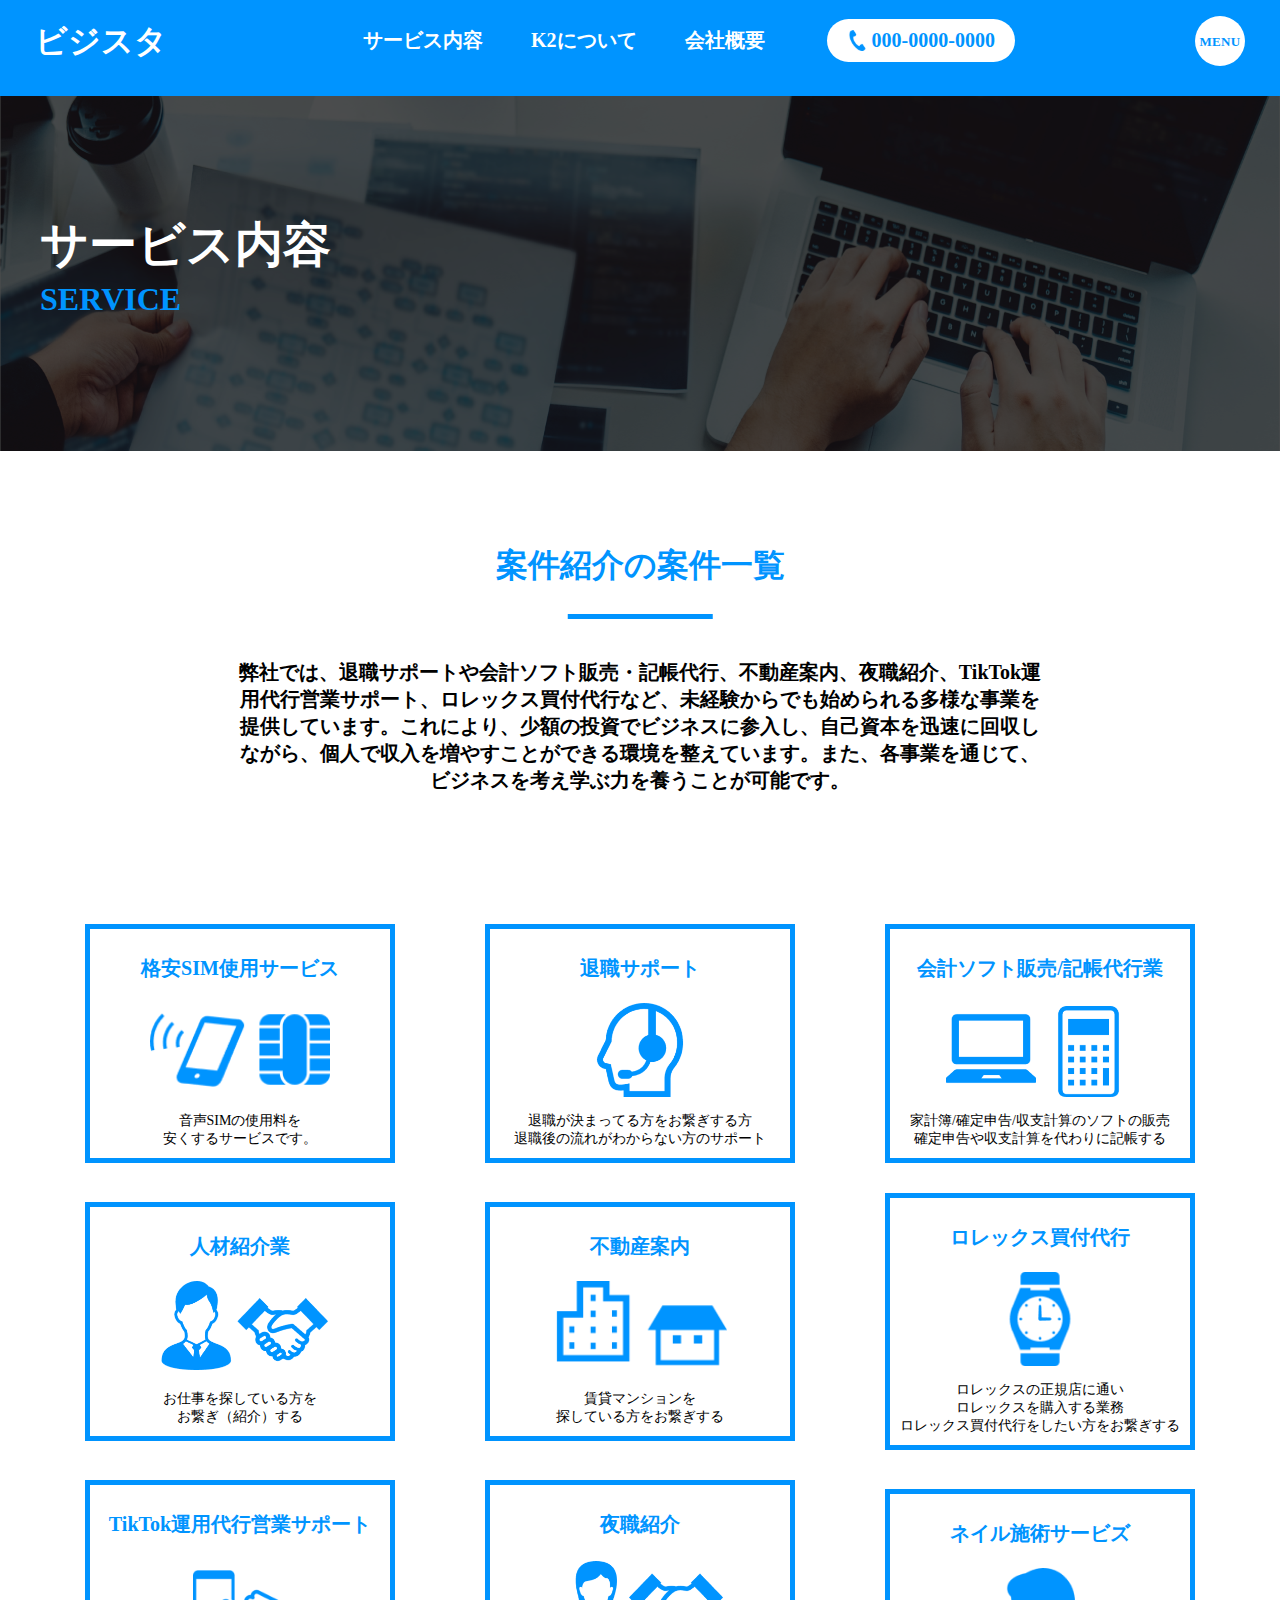
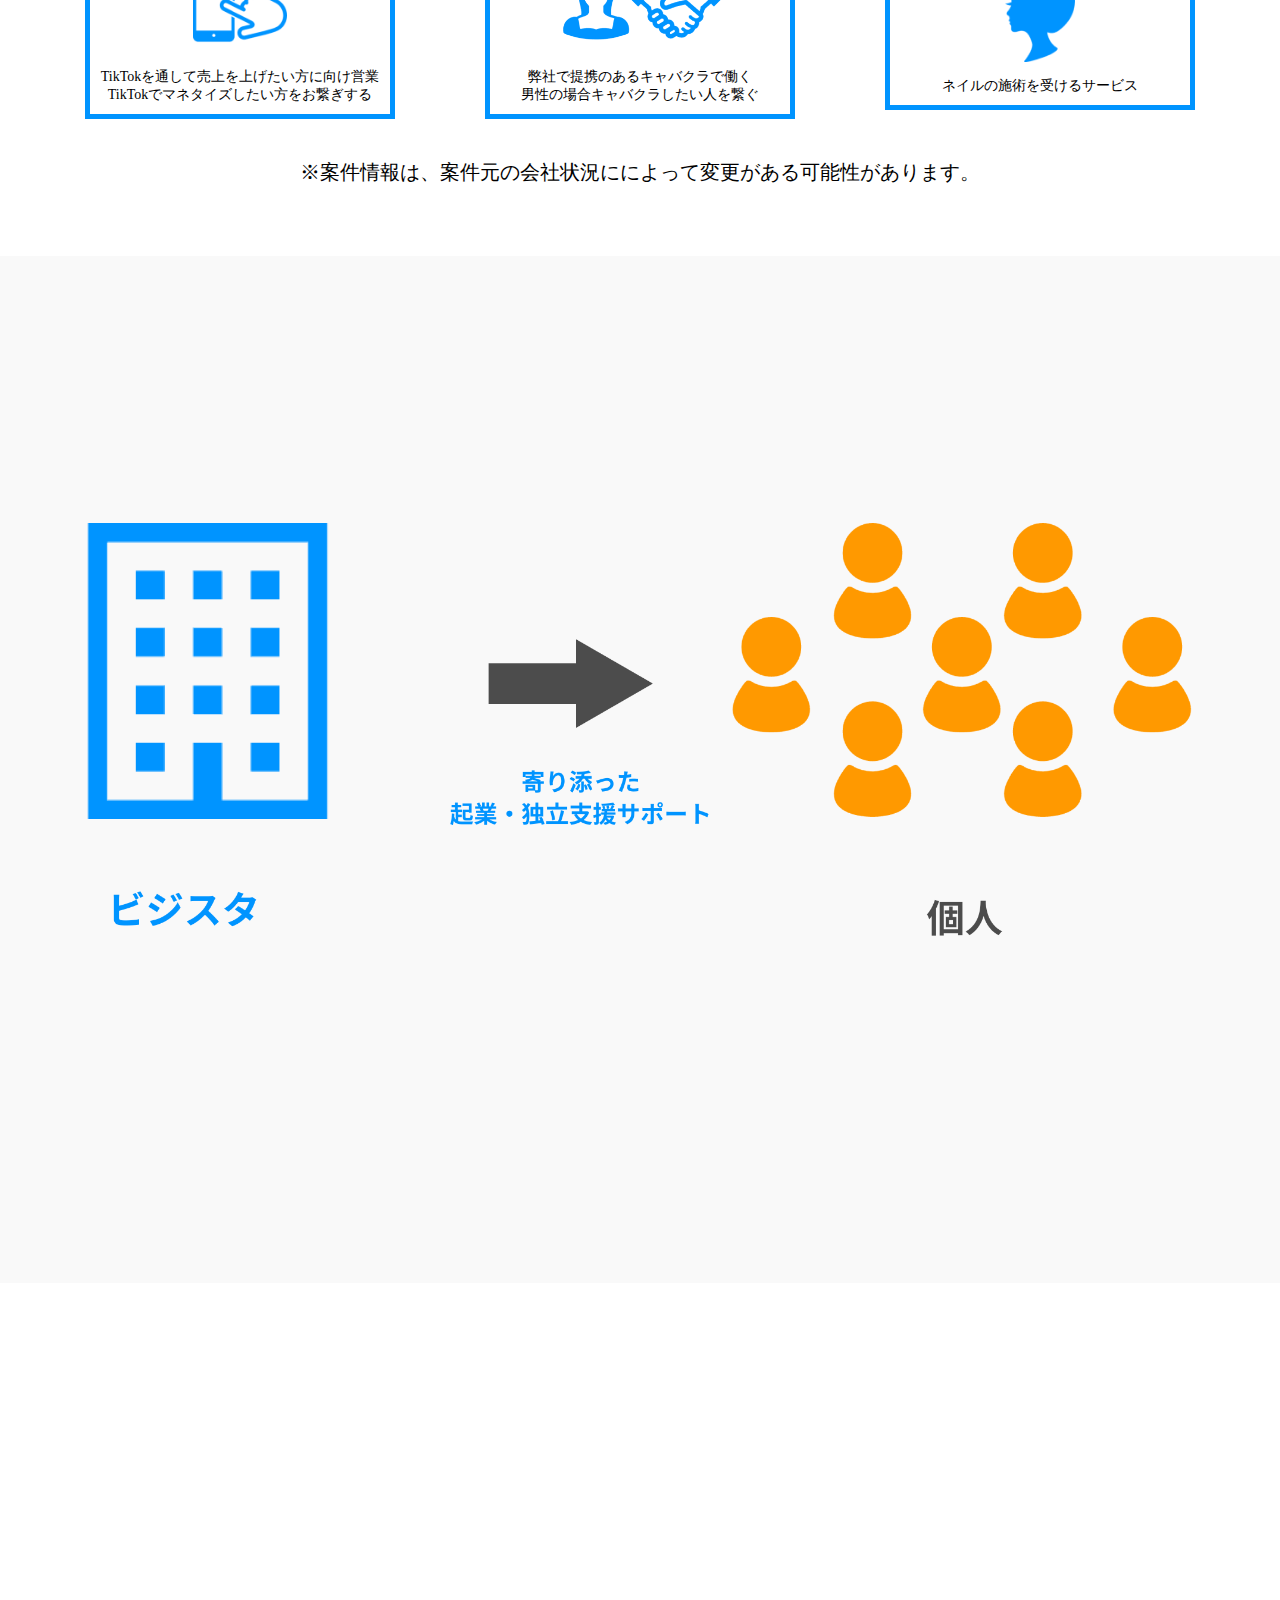
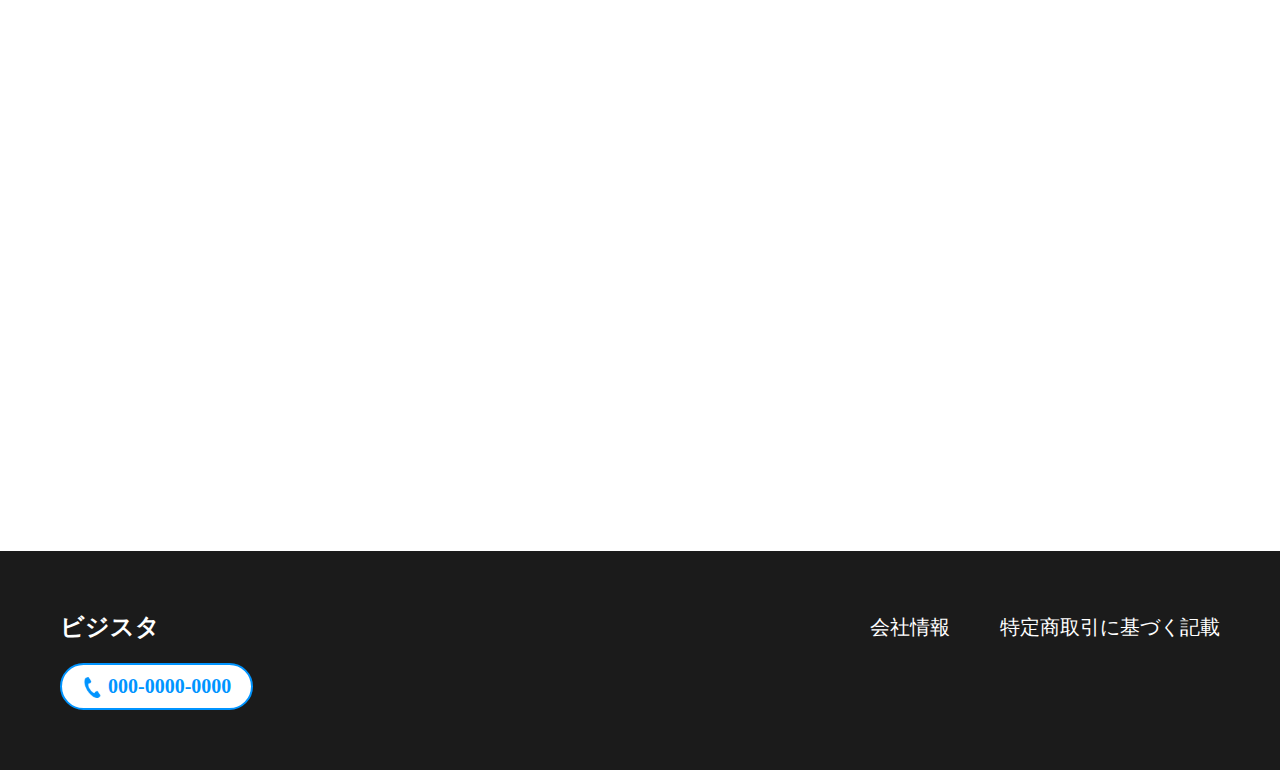
==== commit 3774252c: "fix_20240811" ====
--- a/service.html
+++ b/service.html
@@ -6,39 +6,43 @@
     <meta name="viewport" content="width=device-width, initial-scale=1.0">
     <link rel="stylesheet" href="./assets/css/wow.css">
     <link rel="stylesheet" href="./assets/css/style.css">
+    <link rel="stylesheet" href="./assets/css/slick.css">
+    <link rel="stylesheet" href="./assets/css/slick-theme.css">
     <link rel="preconnect" href="https://fonts.googleapis.com">
     <link rel="preconnect" href="https://fonts.gstatic.com" crossorigin>
     <link href="https://fonts.googleapis.com/css2?family=Noto+Sans+Thai:wght@100..900&display=swap" rel="stylesheet">
 
 
-    <title>仮K2：起業支援サービス</title>
+    <title>ビジスタ</title>
 </head>
 
 <body>
     <div class="c-header">
         <div class="c-header__inner">
             <h1>
-                <a href="#" class="logo">
+                <a href="./index.html" class="logo">
                     <!-- <img src="./assets/img/header/logo.png" alt="logo"> -->
-                    仮K2：起業支援サービス
+                    ビジスタ
                 </a>
             </h1>
             <div class="c-header-right is-pc">
                 <ul class="c-header__items">
-                    <li> サービス内容</li>
-                    <li>K2について</li>
-                    <li>会社概要</li>
+                    <li><a href="./service.html">サービス内容</a></li>
+                    <li><a href="./index.html">K2について</a></li>
+                    <li><a href="#company">会社概要</a></li>
                 </ul>
 
                 <div class="__link-wrap">
                     <a href="#" class="__link-wrap__item">
                         <svg width="21" height="21" viewBox="0 0 21 21" fill="none" xmlns="http://www.w3.org/2000/svg" xmlns:xlink="http://www.w3.org/1999/xlink">
-                            <rect width="21" height="21" fill="url(#pattern0_32_11)"/>
+                            <rect width="21" height="21" fill="url(#pattern0_32_11)" />
                             <defs>
-                            <pattern id="pattern0_32_11" patternContentUnits="objectBoundingBox" width="1" height="1">
-                            <use xlink:href="#image0_32_11" transform="scale(0.00390625)"/>
-                            </pattern>
-                            <image id="image0_32_11" width="256" height="256" xlink:href="[data-uri]"/>
+                                <pattern id="pattern0_32_11" patternContentUnits="objectBoundingBox" width="1"
+                                    height="1">
+                                    <use xlink:href="#image0_32_11" transform="scale(0.00390625)" />
+                                </pattern>
+                                <image id="image0_32_11" width="256" height="256"
+                                    xlink:href="[data-uri]" />
                             </defs>
                         </svg>
                         <p class="__item--ttlnum">
@@ -49,8 +53,8 @@
             </div>
             <div class="hambtn">
                 <button class="__btn">
-                            <span>MENU</span>
-                        </button>
+                    <span>MENU</span>
+                </button>
             </div>
             <div class="sp-menu">
                 <div class="sp-menu__container">
@@ -66,26 +70,28 @@
                     </div>
                     <ul class="__items">
                         <li>
-                            サービス内容
+                            <a href="./service.html">サービス内容</a>
                         </li>
                         <li>
-                            K2について
+                            <a href="./index.html">K2について</a>
                         </li>
                         <li>
-                            会社概要
+                            <a href="#company">会社概要</a>
                         </li>
                     </ul>
                     <div class="__link-wrap">
                         <a class="__link-wrap__item">
                             <svg width="21" height="21" viewBox="0 0 21 21" fill="none" xmlns="http://www.w3.org/2000/svg" xmlns:xlink="http://www.w3.org/1999/xlink">
-                                <rect width="21" height="21" fill="url(#pattern0_32_39)"/>
+                                <rect width="21" height="21" fill="url(#pattern0_32_39)" />
                                 <defs>
-                                <pattern id="pattern0_32_39" patternContentUnits="objectBoundingBox" width="1" height="1">
-                                <use xlink:href="#image0_32_39" transform="scale(0.00390625)"/>
-                                </pattern>
-                                <image id="image0_32_39" width="256" height="256" xlink:href="[data-uri]"/>
+                                    <pattern id="pattern0_32_39" patternContentUnits="objectBoundingBox" width="1"
+                                        height="1">
+                                        <use xlink:href="#image0_32_39" transform="scale(0.00390625)" />
+                                    </pattern>
+                                    <image id="image0_32_39" width="256" height="256"
+                                        xlink:href="[data-uri]" />
                                 </defs>
-                                </svg>
+                            </svg>
 
                             <p class="__item--ttlnum">
                                 000-0000-0000
@@ -114,8 +120,7 @@
                         案件紹介の案件一覧
                     </h4>
                     <p class="__ttl-ctn">
-                        弊社では、退職サポート,会計ソフト販売/記帳代行業,不動産案内,<br class="is-pc"> 夜職紹介,TikTok運用代行営業サポート,ロレックス買付代行
-                        <br class="is-pc"> などなど未経験からでも業務可能な事業を揃えています。
+                        弊社では、退職サポートや会計ソフト販売・記帳代行、不動産案内、夜職紹介、TikTok運用代行営業サポート、ロレックス買付代行など、未経験からでも始められる多様な事業を提供しています。これにより、少額の投資でビジネスに参入し、自己資本を迅速に回収しながら、個人で収入を増やすことができる環境を整えています。また、各事業を通じて、ビジネスを考え学ぶ力を養うことが可能です。
                     </p>
                 </div>
                 <div class="__list-items">
@@ -135,10 +140,10 @@
                             退職サポート
                         </h5>
                         <figure class="__item-img">
-                            <img src="./assets/img/img-listitem.png" alt="">
-                        </figure>
-                        <p class="__item-ctn">
-                            業務内容が入ります。
+                            <img src="./assets/img/img-listitem_2.png" alt="">
+                        </figure>
+                        <p class="__item-ctn">
+                            退職が決まってる方をお繋ぎする方<br>退職後の流れがわからない方のサポート
                         </p>
                     </div>
                     <div class="__list-item">
@@ -146,21 +151,21 @@
                             会計ソフト販売/記帳代行業
                         </h5>
                         <figure class="__item-img">
-                            <img src="./assets/img/img-listitem.png" alt="">
-                        </figure>
-                        <p class="__item-ctn">
-                            業務内容が入ります。
-                        </p>
-                    </div>
-                    <div class="__list-item">
-                        <h5 class="__item-ttl">
-                            記帳代行業
-                        </h5>
-                        <figure class="__item-img">
-                            <img src="./assets/img/img-listitem.png" alt="">
-                        </figure>
-                        <p class="__item-ctn">
-                            業務内容が入ります。
+                            <img src="./assets/img/img-listitem_3.png" alt="">
+                        </figure>
+                        <p class="__item-ctn">
+                            家計簿/確定申告/収支計算のソフトの販売<br>確定申告や収支計算を代わりに記帳する
+                        </p>
+                    </div>
+                    <div class="__list-item">
+                        <h5 class="__item-ttl">
+                            人材紹介業
+                        </h5>
+                        <figure class="__item-img">
+                            <img src="./assets/img/img-listitem_4.png" alt="">
+                        </figure>
+                        <p class="__item-ctn">
+                            お仕事を探している方を<br>お繋ぎ（紹介）する
                         </p>
                     </div>
                     <div class="__list-item">
@@ -168,10 +173,10 @@
                             不動産案内
                         </h5>
                         <figure class="__item-img">
-                            <img src="./assets/img/img-listitem.png" alt="">
-                        </figure>
-                        <p class="__item-ctn">
-                            業務内容が入ります。
+                            <img src="./assets/img/img-listitem_5.png" alt="">
+                        </figure>
+                        <p class="__item-ctn">
+                            賃貸マンションを<br>探している方をお繋ぎする
                         </p>
                     </div>
                     <div class="__list-item">
@@ -179,10 +184,10 @@
                             ロレックス買付代行
                         </h5>
                         <figure class="__item-img">
-                            <img src="./assets/img/img-listitem.png" alt="">
-                        </figure>
-                        <p class="__item-ctn">
-                            業務内容が入ります。
+                            <img src="./assets/img/img-listitem_6.png" alt="">
+                        </figure>
+                        <p class="__item-ctn">
+                            ロレックスの正規店に通い<br>ロレックスを購入する業務<br>ロレックス買付代行をしたい方をお繋ぎする
                         </p>
                     </div>
                     <div class="__list-item">
@@ -190,10 +195,10 @@
                             TikTok運用代行営業サポート
                         </h5>
                         <figure class="__item-img">
-                            <img src="./assets/img/img-listitem.png" alt="">
-                        </figure>
-                        <p class="__item-ctn">
-                            業務内容が入ります。
+                            <img src="./assets/img/img-listitem_7.png" alt="">
+                        </figure>
+                        <p class="__item-ctn">
+                            TikTokを通して売上を上げたい方に向け営業<br>TikTokでマネタイズしたい方をお繋ぎする
                         </p>
                     </div>
                     <div class="__list-item">
@@ -201,58 +206,48 @@
                             夜職紹介
                         </h5>
                         <figure class="__item-img">
-                            <img src="./assets/img/img-listitem.png" alt="">
-                        </figure>
-                        <p class="__item-ctn">
-                            業務内容が入ります。
-                        </p>
-                    </div>
-                    <div class="__list-item">
-                        <h5 class="__item-ttl">
-                            ロレックス買付代行
-                        </h5>
-                        <figure class="__item-img">
-                            <img src="./assets/img/img-listitem.png" alt="">
-                        </figure>
-                        <p class="__item-ctn">
-                            業務内容が入ります。
-                        </p>
-                    </div>
+                            <img src="./assets/img/img-listitem_8.png" alt="">
+                        </figure>
+                        <p class="__item-ctn">
+                            弊社で提携のあるキャバクラで働く<br>男性の場合キャバクラしたい人を繋ぐ
+                        </p>
+                    </div>
+                    <div class="__list-item">
+                        <h5 class="__item-ttl">
+                            ネイル施術サービズ
+                        </h5>
+                        <figure class="__item-img">
+                            <img src="./assets/img/img-listitem_9.png" alt="">
+                        </figure>
+                        <p class="__item-ctn">
+                            ネイルの施術を受けるサービス
+                        </p>
+                    </div>
+                </div>
+                <div class="__list-ctn">
+                    ※案件情報は、案件元の会社状況にによって変更がある可能性があります。
                 </div>
             </div>
         </div>
         <div class="p-service-two">
-            <div class="__container">
+            <div class="__container wow fadeInUp">
                 <h4 class="__main--ttl">
                     <span>02</span>起業・独立支援
                 </h4>
                 <div class="__main-body">
-                    <div class="__main-left">
-                        <h4 class="__left-ttl">
-                            K2起業支援サービスの <br> 起業・独立支援
-                        </h4>
-                        <p class="__left-ctn">
-                            案件紹介から繋がる、起業・独立の際に、<br> 起業支援サービスでは、将来の目標達成までの、
-                            <br> 起業の仕方、独立の仕方について、独自のノウハウで、
-                            <br class="is-pc"> サポートさせていただきます。
-                        </p>
-                        <div class="__left-img">
-                            <figure>
-                                <img src="./assets/img/img-service-left.png" alt="">
-                            </figure>
-                            <p class="__left-info">
-                                寄り添った<br> 起業・独立支援サポート
-                            </p>
-                        </div>
-                    </div>
-                    <figure class="__main-right">
-                        <img src="./assets/img/img-service-right.png" alt="">
+                    <figure class="__main-body_img is-pc">
+                        <img src="./assets/img/img-service-two.png" alt="img-service-two_1">
                     </figure>
-
-                </div>
-            </div>
-        </div>
-        <div class="p-company">
+                    <figure class="__main-body_img is-sp">
+                        <img src="./assets/img/img-service-two@2x.png" alt="img-service-two_1">
+                    </figure>
+                    <p class="__main-body_ctn">
+                        弊社では、契約している多様な事業・案件を個人の方々へ紹介し、それぞれの方が自分に合った業務を選択し、業務委託として契約・遂行することで、安定した個人所得を確保できるサポートを提供しています。また、このプロセスを通じて、起業や独立を目指す方々が必要なスキルを習得し、自信を持って次のステップに進めるよう、<br is="is-pc">包括的な支援を行います。
+                    </p>
+                </div>
+            </div>
+        </div>
+        <div class="p-company" id="company">
             <div class="__container wow fadeInUp">
                 <div class="__company-ttl">
                     <p class="__ttl-en">
@@ -316,21 +311,22 @@
     </div>
     <div class="c-footer">
         <div class="__bar">
-            <a href="#" class="logo">仮K2：起業支援サービス</a>
+            <a href="./index.html" class="logo">ビジスタ</a>
             <div class="__link-wrap">
-                <a href="#" class="__wrap-item">会社情報</a>
-                <a href="#" class="__wrap-item">特定商取引に基づく記載</a>
+                <a href="./index.html" class="__wrap-item">会社情報</a>
+                <a href="./tradelaw.html" class="__wrap-item">特定商取引に基づく記載</a>
             </div>
         </div>
         <div class="__phone-contact">
             <a href="#">
                 <svg width="21" height="21" viewBox="0 0 21 21" fill="none" xmlns="http://www.w3.org/2000/svg" xmlns:xlink="http://www.w3.org/1999/xlink">
-                    <rect width="21" height="21" fill="url(#pattern0_32_39)"/>
+                    <rect width="21" height="21" fill="url(#pattern0_32_39)" />
                     <defs>
-                    <pattern id="pattern0_32_39" patternContentUnits="objectBoundingBox" width="1" height="1">
-                    <use xlink:href="#image0_32_39" transform="scale(0.00390625)"/>
-                    </pattern>
-                    <image id="image0_32_39" width="256" height="256" xlink:href="[data-uri]"/>
+                        <pattern id="pattern0_32_39" patternContentUnits="objectBoundingBox" width="1" height="1">
+                            <use xlink:href="#image0_32_39" transform="scale(0.00390625)" />
+                        </pattern>
+                        <image id="image0_32_39" width="256" height="256"
+                            xlink:href="[data-uri]" />
                     </defs>
                 </svg> 000-0000-0000
             </a>
@@ -340,6 +336,7 @@
 <script src="https://ajax.googleapis.com/ajax/libs/jquery/3.5.1/jquery.min.js"></script>
 <script src="./assets/js/wow.js"></script>
 <script src="./assets/js/custom.js"></script>
+<script src="./assets/js/slick.js"></script>
 <script>
     new WOW().init();
 </script>
--- a/assets/css/style.css
+++ b/assets/css/style.css
@@ -16,7 +16,7 @@
     font-size: 0.078125vw;
   }
 }
-@media screen and (max-width: 768px) {
+@media screen and (max-width: 769px) {
   *,
   ::after,
   ::before {
@@ -154,7 +154,7 @@
 .is-pc {
   display: block;
 }
-@media screen and (max-width: 768px) {
+@media screen and (max-width: 769px) {
   .is-pc {
     display: none !important;
   }
@@ -163,7 +163,7 @@
 .is-sp {
   display: none !important;
 }
-@media screen and (max-width: 768px) {
+@media screen and (max-width: 769px) {
   .is-sp {
     display: block !important;
   }
@@ -184,7 +184,7 @@
   height: 96px;
   z-index: 11;
 }
-@media screen and (max-width: 768px) {
+@media screen and (max-width: 769px) {
   .c-header {
     height: 90px;
   }
@@ -210,7 +210,7 @@
   color: white;
   font-size: 32px;
 }
-@media screen and (max-width: 768px) {
+@media screen and (max-width: 769px) {
   .c-header__inner h1 .logo {
     font-size: 20px;
   }
@@ -220,7 +220,7 @@
     padding: 31rem 80rem;
   }
 }
-@media screen and (max-width: 768px) {
+@media screen and (max-width: 769px) {
   .c-header__inner {
     padding: 20px 20px;
   }
@@ -228,7 +228,7 @@
 .c-header__inner.scroll {
   padding: 0 80px;
 }
-@media screen and (max-width: 768px) {
+@media screen and (max-width: 769px) {
   .c-header__inner.scroll {
     padding: 5px 40px;
   }
@@ -267,11 +267,17 @@
 }
 .c-header-right li a {
   text-decoration: none;
-}
-.c-header-right li:hover {
+  font-size: 20px;
+  list-style: none;
+  margin: 0;
+  padding-left: 0;
+  color: white;
+  transition: color 0.3s;
+}
+.c-header-right li a:hover {
   color: #c3bfbd;
 }
-.c-header-right li:hover::after {
+.c-header-right li a:hover::after {
   transform: rotate(-180deg) translateY(60%);
 }
 .c-header .__link-wrap {
@@ -329,7 +335,7 @@
   position: fixed;
   top: 10px;
   right: 10px;
-  border-radius: 20px;
+  border-radius: 10px;
   background: var(--base-white, #FAFAFA);
   display: inline-flex;
 }
@@ -384,6 +390,12 @@
 }
 .c-header .sp-menu__container .__items li a {
   text-decoration: none;
+  font-size: 24px;
+  font-weight: 700;
+  padding-left: 15px;
+  padding-bottom: 20px;
+  color: #0094FF;
+  border-bottom: 2px solid #0094FF;
 }
 .c-header .sp-menu__container .__items li ul li {
   margin-top: 15px;
@@ -433,7 +445,7 @@
   padding: 60px;
   background-color: #1B1B1B;
 }
-@media screen and (max-width: 768px) {
+@media screen and (max-width: 769px) {
   .c-footer {
     padding: 30px;
   }
@@ -443,7 +455,7 @@
   align-items: center;
   justify-content: space-between;
 }
-@media screen and (max-width: 768px) {
+@media screen and (max-width: 769px) {
   .c-footer .__bar {
     flex-direction: column;
     justify-content: flex-start;
@@ -456,7 +468,7 @@
   color: white;
   font-weight: 600;
 }
-@media screen and (max-width: 768px) {
+@media screen and (max-width: 769px) {
   .c-footer .__bar .logo {
     font-size: 18px;
   }
@@ -467,7 +479,7 @@
   justify-content: center;
   gap: 50px;
 }
-@media screen and (max-width: 768px) {
+@media screen and (max-width: 769px) {
   .c-footer .__bar .__link-wrap {
     gap: 20px;
   }
@@ -477,7 +489,7 @@
   font-weight: normal;
   color: white;
 }
-@media screen and (max-width: 768px) {
+@media screen and (max-width: 769px) {
   .c-footer .__bar .__link-wrap .__wrap-item {
     font-size: 16px;
   }
@@ -511,7 +523,7 @@
   align-items: center;
   justify-content: space-between;
 }
-@media screen and (max-width: 768px) {
+@media screen and (max-width: 769px) {
   #top .p-fv .__container {
     flex-direction: column;
   }
@@ -520,7 +532,7 @@
   font-size: 48px;
   font-weight: 700;
 }
-@media screen and (max-width: 768px) {
+@media screen and (max-width: 769px) {
   #top .p-fv .__container .__fv-left .__fv-ttl {
     font-size: 24px;
   }
@@ -530,20 +542,28 @@
   color: #0094FF;
   text-wrap: nowrap;
 }
-@media screen and (max-width: 768px) {
+@media screen and (max-width: 769px) {
   #top .p-fv .__container .__fv-left .__fv-ttl span {
     text-wrap: wrap;
     font-size: 32px;
   }
 }
+#top .p-fv .__container .__fv-left .__fv-sbttl {
+  font-family: "Oooh Baby", cursive;
+  font-weight: 400;
+  font-style: normal;
+  font-size: 32px;
+  color: #0094FF;
+}
 #top .p-fv .__container .__fv-left .__fv-ctn {
   padding-top: 12px;
-  font-size: 24px;
-  font-weight: 700;
-}
-@media screen and (max-width: 768px) {
+  font-size: 16px;
+  font-weight: 400;
+}
+@media screen and (max-width: 769px) {
   #top .p-fv .__container .__fv-left .__fv-ctn {
-    font-size: 18px;
+    font-size: 14px;
+    font-weight: 400;
   }
 }
 #top .p-fv .__container .__fv-left .__fv-items {
@@ -553,7 +573,7 @@
   align-items: center;
   gap: 10px;
 }
-@media screen and (max-width: 768px) {
+@media screen and (max-width: 769px) {
   #top .p-fv .__container .__fv-left .__fv-items {
     padding-top: 40px;
     padding-left: 0;
@@ -572,7 +592,7 @@
   font-size: 24px;
   font-weight: 700;
 }
-@media screen and (max-width: 768px) {
+@media screen and (max-width: 769px) {
   #top .p-fv .__container .__fv-left .__fv-items .__fv-item {
     width: 100px;
     height: 100px;
@@ -590,7 +610,7 @@
 #top .p-fv .__container .__fv-img {
   transform: translateX(25%);
 }
-@media screen and (max-width: 768px) {
+@media screen and (max-width: 769px) {
   #top .p-fv .__container .__fv-img {
     transform: translateX(0%);
     width: 100%;
@@ -611,7 +631,7 @@
   padding-top: 100px;
   padding-bottom: 140px;
 }
-@media screen and (max-width: 768px) {
+@media screen and (max-width: 769px) {
   #top .p-about .__container {
     padding-top: 50px;
     padding-bottom: 60px;
@@ -625,7 +645,7 @@
   font-weight: 600px;
   color: #0094FF;
 }
-@media screen and (max-width: 768px) {
+@media screen and (max-width: 769px) {
   #top .p-about .__container .__about-ttl .__ttl-en {
     font-size: 16px;
   }
@@ -634,7 +654,7 @@
   font-size: 48px;
   font-weight: 600;
 }
-@media screen and (max-width: 768px) {
+@media screen and (max-width: 769px) {
   #top .p-about .__container .__about-ttl .__ttl-jp {
     font-size: 28px;
   }
@@ -642,7 +662,7 @@
 #top .p-about .__container .__about-ttl .__ttl-jp span {
   color: #0094FF;
 }
-@media screen and (max-width: 768px) {
+@media screen and (max-width: 769px) {
   #top .p-about .__container .__about-ttl .__ttl-jp span {
     font-size: 28px;
   }
@@ -655,7 +675,7 @@
   padding-top: 90px;
   transform: translateX(-10%);
 }
-@media screen and (max-width: 768px) {
+@media screen and (max-width: 769px) {
   #top .p-about .__container .__about-main {
     flex-direction: column-reverse;
     padding-top: 40px;
@@ -679,7 +699,7 @@
   width: 140px;
   border-bottom: 5px solid #0094FF;
 }
-@media screen and (max-width: 768px) {
+@media screen and (max-width: 769px) {
   #top .p-about .__container .__about-main .__main-ctn .__ctn--ttl {
     font-size: 24px;
     padding-bottom: 20px;
@@ -690,12 +710,12 @@
 #top .p-about .__container .__about-main .__main-ctn .__ctn--ttl span {
   color: #0094FF;
 }
-@media screen and (max-width: 768px) {
+@media screen and (max-width: 769px) {
   #top .p-about .__container .__about-main .__main-ctn .__ctn--ttl span {
     font-size: 24px;
   }
 }
-@media screen and (max-width: 768px) {
+@media screen and (max-width: 769px) {
   #top .p-about .__container .__about-main .__main-ctn .__ctn--ttl {
     border-bottom: 2px solid #0094FF;
   }
@@ -706,7 +726,7 @@
   max-width: 420px;
   padding-top: 36px;
 }
-@media screen and (max-width: 768px) {
+@media screen and (max-width: 769px) {
   #top .p-about .__container .__about-main .__main-ctn .__ctn--detail {
     font-size: 16px;
   }
@@ -720,7 +740,7 @@
   padding-top: 80px;
   padding-bottom: 64px;
 }
-@media screen and (max-width: 768px) {
+@media screen and (max-width: 769px) {
   #top .p-service .__container {
     padding-top: 40px;
     padding-bottom: 30px;
@@ -731,10 +751,10 @@
 }
 #top .p-service .__container .__service-ttl .__ttl-en {
   font-size: 24px;
-  font-weight: 600px;
-  color: #0094FF;
-}
-@media screen and (max-width: 768px) {
+  font-weight: 600;
+  color: #0094FF;
+}
+@media screen and (max-width: 769px) {
   #top .p-service .__container .__service-ttl .__ttl-en {
     font-size: 16px;
   }
@@ -743,7 +763,7 @@
   font-size: 48px;
   font-weight: 600;
 }
-@media screen and (max-width: 768px) {
+@media screen and (max-width: 769px) {
   #top .p-service .__container .__service-ttl .__ttl-jp {
     font-size: 28px;
   }
@@ -770,7 +790,7 @@
   width: 140px;
   border-bottom: 5px solid #0094FF;
 }
-@media screen and (max-width: 768px) {
+@media screen and (max-width: 769px) {
   #top .p-service .__container .__service-main .__main--ttl {
     font-size: 24px;
     width: -moz-max-content;
@@ -781,7 +801,7 @@
 #top .p-service .__container .__service-main .__main--ttl span {
   font-size: 48px;
 }
-@media screen and (max-width: 768px) {
+@media screen and (max-width: 769px) {
   #top .p-service .__container .__service-main .__main--ttl span {
     font-size: 32px;
   }
@@ -792,7 +812,7 @@
   font-weight: 600;
   padding-top: 35px;
 }
-@media screen and (max-width: 768px) {
+@media screen and (max-width: 769px) {
   #top .p-service .__container .__service-main .__main-ctn {
     font-size: 16px;
   }
@@ -804,7 +824,7 @@
   justify-content: space-around;
   gap: 35px;
 }
-@media screen and (max-width: 768px) {
+@media screen and (max-width: 769px) {
   #top .p-service .__container .__service-main .__main--flow {
     align-items: center;
     justify-content: center;
@@ -836,7 +856,7 @@
 #top .p-service .__container .__service-main .__main--flow .__flow--intro {
   padding-top: 130px;
 }
-@media screen and (max-width: 768px) {
+@media screen and (max-width: 769px) {
   #top .p-service .__container .__service-main .__main--flow .__flow--intro {
     padding-top: 0;
   }
@@ -860,7 +880,7 @@
   border: 2px solid #0094FF;
   transition: all 0.5s;
 }
-@media screen and (max-width: 768px) {
+@media screen and (max-width: 769px) {
   #top .p-service .__container .__service-main .__main-btn {
     padding: 15px;
     width: 100%;
@@ -880,7 +900,7 @@
   padding-top: 80px;
   padding-bottom: 64px;
 }
-@media screen and (max-width: 768px) {
+@media screen and (max-width: 769px) {
   #top .p-service-two .__container {
     padding-top: 40px;
     padding-bottom: 30px;
@@ -901,7 +921,7 @@
   width: 140px;
   border-bottom: 5px solid #0094FF;
 }
-@media screen and (max-width: 768px) {
+@media screen and (max-width: 769px) {
   #top .p-service-two .__container .__main--ttl {
     font-size: 24px;
     width: -moz-max-content;
@@ -912,12 +932,12 @@
 #top .p-service-two .__container .__main--ttl span {
   font-size: 48px;
 }
-@media screen and (max-width: 768px) {
+@media screen and (max-width: 769px) {
   #top .p-service-two .__container .__main--ttl span {
     font-size: 32px;
   }
 }
-@media screen and (max-width: 768px) {
+@media screen and (max-width: 769px) {
   #top .p-service-two .__container {
     padding-top: 40px;
   }
@@ -927,7 +947,7 @@
   align-items: center;
   justify-content: space-between;
 }
-@media screen and (max-width: 768px) {
+@media screen and (max-width: 769px) {
   #top .p-service-two .__container .__main-body {
     flex-direction: column;
   }
@@ -935,7 +955,7 @@
 #top .p-service-two .__container .__main-left {
   padding-top: 90px;
 }
-@media screen and (max-width: 768px) {
+@media screen and (max-width: 769px) {
   #top .p-service-two .__container .__main-left {
     padding-top: 40px;
   }
@@ -945,7 +965,7 @@
   font-weight: 700;
   color: #0094FF;
 }
-@media screen and (max-width: 768px) {
+@media screen and (max-width: 769px) {
   #top .p-service-two .__container .__main-left .__left-ttl {
     font-size: 24px;
   }
@@ -955,7 +975,7 @@
   font-size: 20px;
   font-weight: 600;
 }
-@media screen and (max-width: 768px) {
+@media screen and (max-width: 769px) {
   #top .p-service-two .__container .__main-left .__left-ctn {
     padding-top: 20px;
     font-size: 16px;
@@ -968,9 +988,9 @@
   text-align: center;
   padding-top: 10px;
   color: #0094FF;
-  font-weight: 400;
-}
-@media screen and (max-width: 768px) {
+  font-weight: 600;
+}
+@media screen and (max-width: 769px) {
   #top .p-service-two .__container .__main-left .__left-img .__left-info {
     font-size: 16px;
   }
@@ -979,7 +999,7 @@
   padding-top: 90px;
   transform: translateX(21%);
 }
-@media screen and (max-width: 768px) {
+@media screen and (max-width: 769px) {
   #top .p-service-two .__container .__main-right {
     padding-top: 40px;
     transform: translateX(0%);
@@ -994,7 +1014,7 @@
   padding-top: 84px;
   padding-bottom: 95px;
 }
-@media screen and (max-width: 768px) {
+@media screen and (max-width: 769px) {
   #top .p-company .__container {
     padding-top: 40px;
     padding-bottom: 40px;
@@ -1005,10 +1025,10 @@
 }
 #top .p-company .__container .__company-ttl .__ttl-en {
   font-size: 24px;
-  font-weight: 600px;
-  color: #0094FF;
-}
-@media screen and (max-width: 768px) {
+  font-weight: 600;
+  color: #0094FF;
+}
+@media screen and (max-width: 769px) {
   #top .p-company .__container .__company-ttl .__ttl-en {
     font-size: 16px;
   }
@@ -1017,7 +1037,7 @@
   font-size: 48px;
   font-weight: 600;
 }
-@media screen and (max-width: 768px) {
+@media screen and (max-width: 769px) {
   #top .p-company .__container .__company-ttl .__ttl-jp {
     font-size: 28px;
   }
@@ -1025,7 +1045,7 @@
 #top .p-company .__container .__company-ttl .__ttl-jp span {
   color: #0094FF;
 }
-@media screen and (max-width: 768px) {
+@media screen and (max-width: 769px) {
   #top .p-company .__container .__company-ttl .__ttl-jp span {
     font-size: 28px;
   }
@@ -1037,7 +1057,7 @@
   justify-content: space-between;
   align-items: flex-start;
 }
-@media screen and (max-width: 768px) {
+@media screen and (max-width: 769px) {
   #top .p-company .__container .__company-main {
     padding-top: 40px;
     flex-direction: column;
@@ -1048,7 +1068,7 @@
   height: 367px;
   background-color: #D9D9D9;
 }
-@media screen and (max-width: 768px) {
+@media screen and (max-width: 769px) {
   #top .p-company .__container .__company-main .__map {
     width: 100%;
     height: 250px;
@@ -1063,7 +1083,7 @@
 #top .p-company .__container .__company-main .__company-info .__info-item .__item-ttl {
   font-size: 24px;
 }
-@media screen and (max-width: 768px) {
+@media screen and (max-width: 769px) {
   #top .p-company .__container .__company-main .__company-info .__info-item .__item-ttl {
     font-size: 18px;
   }
@@ -1073,7 +1093,7 @@
   font-weight: 600;
   padding-top: 20px;
 }
-@media screen and (max-width: 768px) {
+@media screen and (max-width: 769px) {
   #top .p-company .__container .__company-main .__company-info .__info-item .__item-ctn {
     font-size: 12px;
   }
@@ -1088,7 +1108,7 @@
   background-position: center;
   background-size: 100% 100%;
 }
-@media screen and (max-width: 768px) {
+@media screen and (max-width: 769px) {
   #service .p-fv {
     background-size: cover;
   }
@@ -1097,7 +1117,7 @@
   padding-top: 113px;
   padding-bottom: 133px;
 }
-@media screen and (max-width: 768px) {
+@media screen and (max-width: 769px) {
   #service .p-fv .__container {
     padding-top: 50px;
     padding-bottom: 60px;
@@ -1108,7 +1128,7 @@
   color: white;
   font-weight: 700;
 }
-@media screen and (max-width: 768px) {
+@media screen and (max-width: 769px) {
   #service .p-fv .__container .__fv-ttl {
     font-size: 30px;
   }
@@ -1118,7 +1138,7 @@
   color: #0094FF;
   font-weight: 700;
 }
-@media screen and (max-width: 768px) {
+@media screen and (max-width: 769px) {
   #service .p-fv .__container .__fv-subttl {
     font-size: 20px;
   }
@@ -1130,9 +1150,9 @@
 }
 #service .p-taskList .__container {
   padding-top: 90px;
-  padding-bottom: 140px;
-}
-@media screen and (max-width: 768px) {
+  padding-bottom: 70px;
+}
+@media screen and (max-width: 769px) {
   #service .p-taskList .__container {
     padding-top: 50px;
     padding-bottom: 60px;
@@ -1152,7 +1172,7 @@
   width: max-content;
   padding-bottom: 30px;
 }
-@media screen and (max-width: 768px) {
+@media screen and (max-width: 769px) {
   #service .p-taskList .__container .__list-ttl .__ttl-main {
     font-size: 24px;
   }
@@ -1177,8 +1197,11 @@
   padding-top: 40px;
   font-size: 20px;
   font-weight: 600;
-}
-@media screen and (max-width: 768px) {
+  text-align: center;
+  max-width: 804px;
+  margin: auto;
+}
+@media screen and (max-width: 769px) {
   #service .p-taskList .__container .__list-ttl .__ttl-ctn {
     font-size: 16px;
   }
@@ -1190,7 +1213,7 @@
   row-gap: 30px;
   margin: auto;
 }
-@media screen and (max-width: 768px) {
+@media screen and (max-width: 769px) {
   #service .p-taskList .__container .__list-items {
     padding-top: 50px;
     grid-template-columns: 1fr;
@@ -1199,7 +1222,7 @@
 #service .p-taskList .__container .__list-items .__list-item {
   max-width: 310px;
   width: 100%;
-  height: 235px;
+  /* height: 235px; */
   border: #0094FF 5px solid;
   display: flex;
   align-items: center;
@@ -1207,21 +1230,46 @@
   flex-direction: column;
   padding-top: 24px;
   margin: auto;
+  padding-bottom: 10px;
+}
+@media screen and (max-width: 769px) {
+  #service .p-taskList .__container .__list-items .__list-item {
+    width: 300px !important;
+    height: 262px !important;
+  }
 }
 #service .p-taskList .__container .__list-items .__list-item .__item-ttl {
   font-size: 20px;
   font-weight: 700;
   color: #0094FF;
   padding-bottom: 20px;
+  text-align: center;
 }
 #service .p-taskList .__container .__list-items .__list-item .__item-img {
   padding-bottom: 15px;
+  width: 100%;
+  height: 109px;
+}
+#service .p-taskList .__container .__list-items .__list-item .__item-img img {
+  height: 100%;
+  -o-object-fit: contain;
+     object-fit: contain;
 }
 #service .p-taskList .__container .__list-items .__list-item .__item-ctn {
   font-size: 14px;
   font-weight: 500;
   text-align: center;
 }
+#service .p-taskList .__container .__list-ctn {
+  text-align: center;
+  padding-top: 40px;
+  font-size: 20px;
+}
+@media screen and (max-width: 769px) {
+  #service .p-taskList .__container .__list-ctn {
+    font-size: 15px;
+  }
+}
 #service .p-service-two {
   display: flex;
   align-items: center;
@@ -1232,7 +1280,7 @@
   padding-top: 80px;
   padding-bottom: 64px;
 }
-@media screen and (max-width: 768px) {
+@media screen and (max-width: 769px) {
   #service .p-service-two .__container {
     padding-top: 40px;
     padding-bottom: 30px;
@@ -1253,7 +1301,7 @@
   width: 140px;
   border-bottom: 5px solid #0094FF;
 }
-@media screen and (max-width: 768px) {
+@media screen and (max-width: 769px) {
   #service .p-service-two .__container .__main--ttl {
     font-size: 24px;
     width: -moz-max-content;
@@ -1264,77 +1312,42 @@
 #service .p-service-two .__container .__main--ttl span {
   font-size: 48px;
 }
-@media screen and (max-width: 768px) {
+@media screen and (max-width: 769px) {
   #service .p-service-two .__container .__main--ttl span {
     font-size: 32px;
   }
 }
-@media screen and (max-width: 768px) {
+#service .p-service-two .__container .__main-body {
+  padding-top: 90px;
+}
+@media screen and (max-width: 769px) {
+  #service .p-service-two .__container .__main-body {
+    padding-top: 40px;
+  }
+}
+#service .p-service-two .__container .__main-body .__main-body_img {
+  padding-right: 30px;
+  padding-left: 20px;
+}
+#service .p-service-two .__container .__main-body_ctn {
+  padding-top: 60px;
+  text-align: center;
+  margin: auto;
+  max-width: 810px;
+  font-size: 20px;
+  font-weight: 600;
+  padding-bottom: 80px;
+}
+@media screen and (max-width: 769px) {
+  #service .p-service-two .__container .__main-body_ctn {
+    padding-top: 30px;
+    font-size: 15px;
+    padding-bottom: 40px;
+  }
+}
+@media screen and (max-width: 769px) {
   #service .p-service-two .__container {
     padding-top: 40px;
-  }
-}
-#service .p-service-two .__container .__main-body {
-  display: flex;
-  align-items: center;
-  justify-content: space-between;
-}
-@media screen and (max-width: 768px) {
-  #service .p-service-two .__container .__main-body {
-    flex-direction: column;
-  }
-}
-#service .p-service-two .__container .__main-left {
-  padding-top: 90px;
-}
-@media screen and (max-width: 768px) {
-  #service .p-service-two .__container .__main-left {
-    padding-top: 40px;
-  }
-}
-#service .p-service-two .__container .__main-left .__left-ttl {
-  font-size: 36px;
-  font-weight: 700;
-  color: #0094FF;
-}
-@media screen and (max-width: 768px) {
-  #service .p-service-two .__container .__main-left .__left-ttl {
-    font-size: 24px;
-  }
-}
-#service .p-service-two .__container .__main-left .__left-ctn {
-  padding-top: 40px;
-  font-size: 20px;
-  font-weight: 600;
-}
-@media screen and (max-width: 768px) {
-  #service .p-service-two .__container .__main-left .__left-ctn {
-    padding-top: 20px;
-    font-size: 16px;
-  }
-}
-#service .p-service-two .__container .__main-left .__left-img {
-  padding-top: 50px;
-}
-#service .p-service-two .__container .__main-left .__left-img .__left-info {
-  text-align: center;
-  padding-top: 10px;
-  color: #0094FF;
-  font-weight: 400;
-}
-@media screen and (max-width: 768px) {
-  #service .p-service-two .__container .__main-left .__left-img .__left-info {
-    font-size: 16px;
-  }
-}
-#service .p-service-two .__container .__main-right {
-  padding-top: 90px;
-  transform: translateX(21%);
-}
-@media screen and (max-width: 768px) {
-  #service .p-service-two .__container .__main-right {
-    padding-top: 40px;
-    transform: translateX(0%);
   }
 }
 #service .p-company {
@@ -1346,7 +1359,7 @@
   padding-top: 84px;
   padding-bottom: 95px;
 }
-@media screen and (max-width: 768px) {
+@media screen and (max-width: 769px) {
   #service .p-company .__container {
     padding-top: 40px;
     padding-bottom: 40px;
@@ -1360,7 +1373,7 @@
   font-weight: 600px;
   color: #0094FF;
 }
-@media screen and (max-width: 768px) {
+@media screen and (max-width: 769px) {
   #service .p-company .__container .__company-ttl .__ttl-en {
     font-size: 16px;
   }
@@ -1369,7 +1382,7 @@
   font-size: 48px;
   font-weight: 600;
 }
-@media screen and (max-width: 768px) {
+@media screen and (max-width: 769px) {
   #service .p-company .__container .__company-ttl .__ttl-jp {
     font-size: 28px;
   }
@@ -1377,7 +1390,7 @@
 #service .p-company .__container .__company-ttl .__ttl-jp span {
   color: #0094FF;
 }
-@media screen and (max-width: 768px) {
+@media screen and (max-width: 769px) {
   #service .p-company .__container .__company-ttl .__ttl-jp span {
     font-size: 28px;
   }
@@ -1389,7 +1402,7 @@
   justify-content: space-between;
   align-items: flex-start;
 }
-@media screen and (max-width: 768px) {
+@media screen and (max-width: 769px) {
   #service .p-company .__container .__company-main {
     padding-top: 40px;
     flex-direction: column;
@@ -1400,7 +1413,7 @@
   height: 367px;
   background-color: #D9D9D9;
 }
-@media screen and (max-width: 768px) {
+@media screen and (max-width: 769px) {
   #service .p-company .__container .__company-main .__map {
     width: 100%;
     height: 250px;
@@ -1415,7 +1428,7 @@
 #service .p-company .__container .__company-main .__company-info .__info-item .__item-ttl {
   font-size: 24px;
 }
-@media screen and (max-width: 768px) {
+@media screen and (max-width: 769px) {
   #service .p-company .__container .__company-main .__company-info .__info-item .__item-ttl {
     font-size: 18px;
   }
@@ -1425,10 +1438,15 @@
   font-weight: 600;
   padding-top: 20px;
 }
-@media screen and (max-width: 768px) {
+@media screen and (max-width: 769px) {
   #service .p-company .__container .__company-main .__company-info .__info-item .__item-ctn {
     font-size: 12px;
   }
+}
+#service .slick-slide {
+  display: flex;
+  align-items: center;
+  justify-content: center;
 }
 
 #tradelaw .p-tradelaw {
@@ -1440,7 +1458,7 @@
   padding-top: 100px;
   padding-bottom: 50px;
 }
-@media screen and (max-width: 768px) {
+@media screen and (max-width: 769px) {
   #tradelaw .p-tradelaw .__container {
     padding-top: 50px;
     padding-bottom: 30px;
@@ -1451,7 +1469,7 @@
   font-weight: 700;
   padding-bottom: 30px;
 }
-@media screen and (max-width: 768px) {
+@media screen and (max-width: 769px) {
   #tradelaw .p-tradelaw .__container .__tradelaw-ttl {
     font-size: 24px;
   }
@@ -1465,7 +1483,7 @@
   border: #9ac0dd 1px solid;
   border-bottom: unset;
 }
-@media screen and (max-width: 768px) {
+@media screen and (max-width: 769px) {
   #tradelaw .p-tradelaw .__container .__tradelaw-main .__tradelaw-item {
     flex-direction: column;
   }
@@ -1482,7 +1500,7 @@
   background-color: #9ac0dd;
   border-bottom: 1px solid white;
 }
-@media screen and (max-width: 768px) {
+@media screen and (max-width: 769px) {
   #tradelaw .p-tradelaw .__container .__tradelaw-main .__item-ttl {
     font-size: 18px;
   }
@@ -1492,7 +1510,7 @@
   font-size: 16px;
   font-weight: normal;
 }
-@media screen and (max-width: 768px) {
+@media screen and (max-width: 769px) {
   #tradelaw .p-tradelaw .__container .__tradelaw-main .__tradelaw-ctn {
     font-size: 14px;
   }
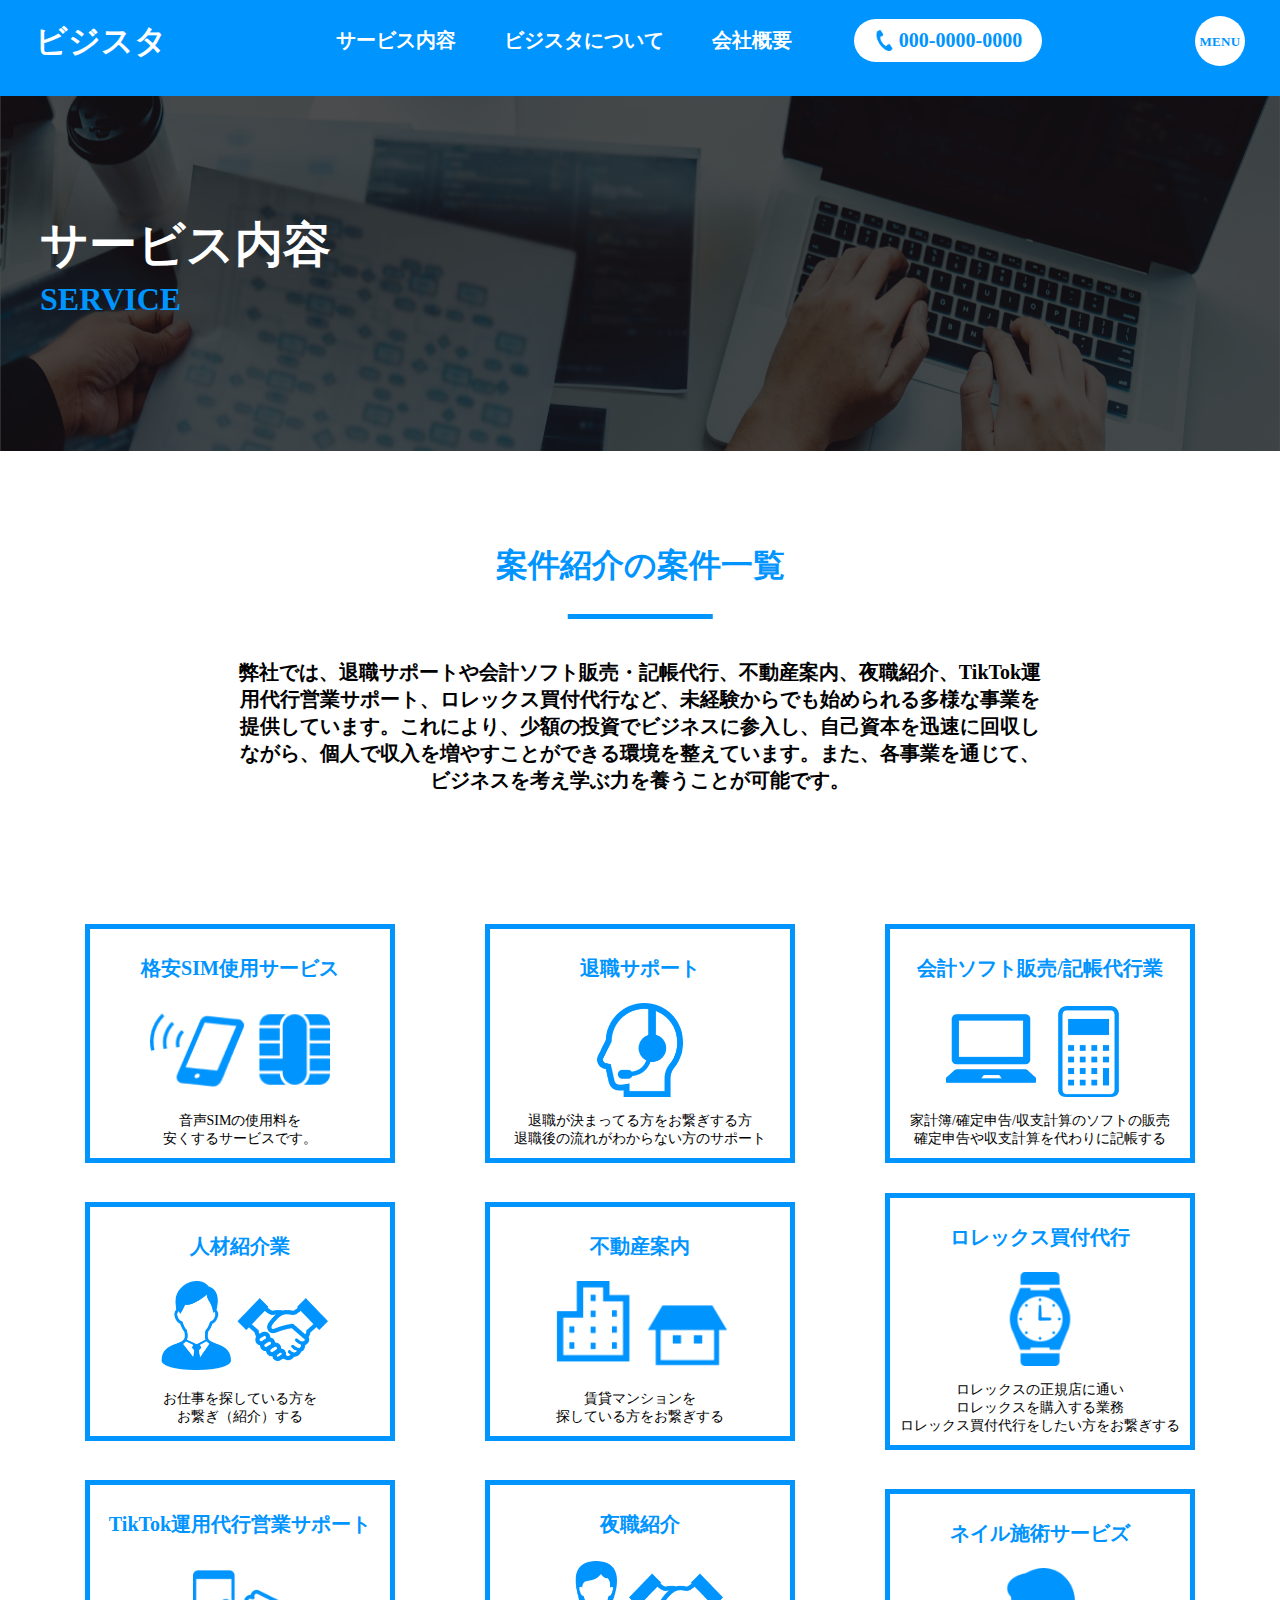
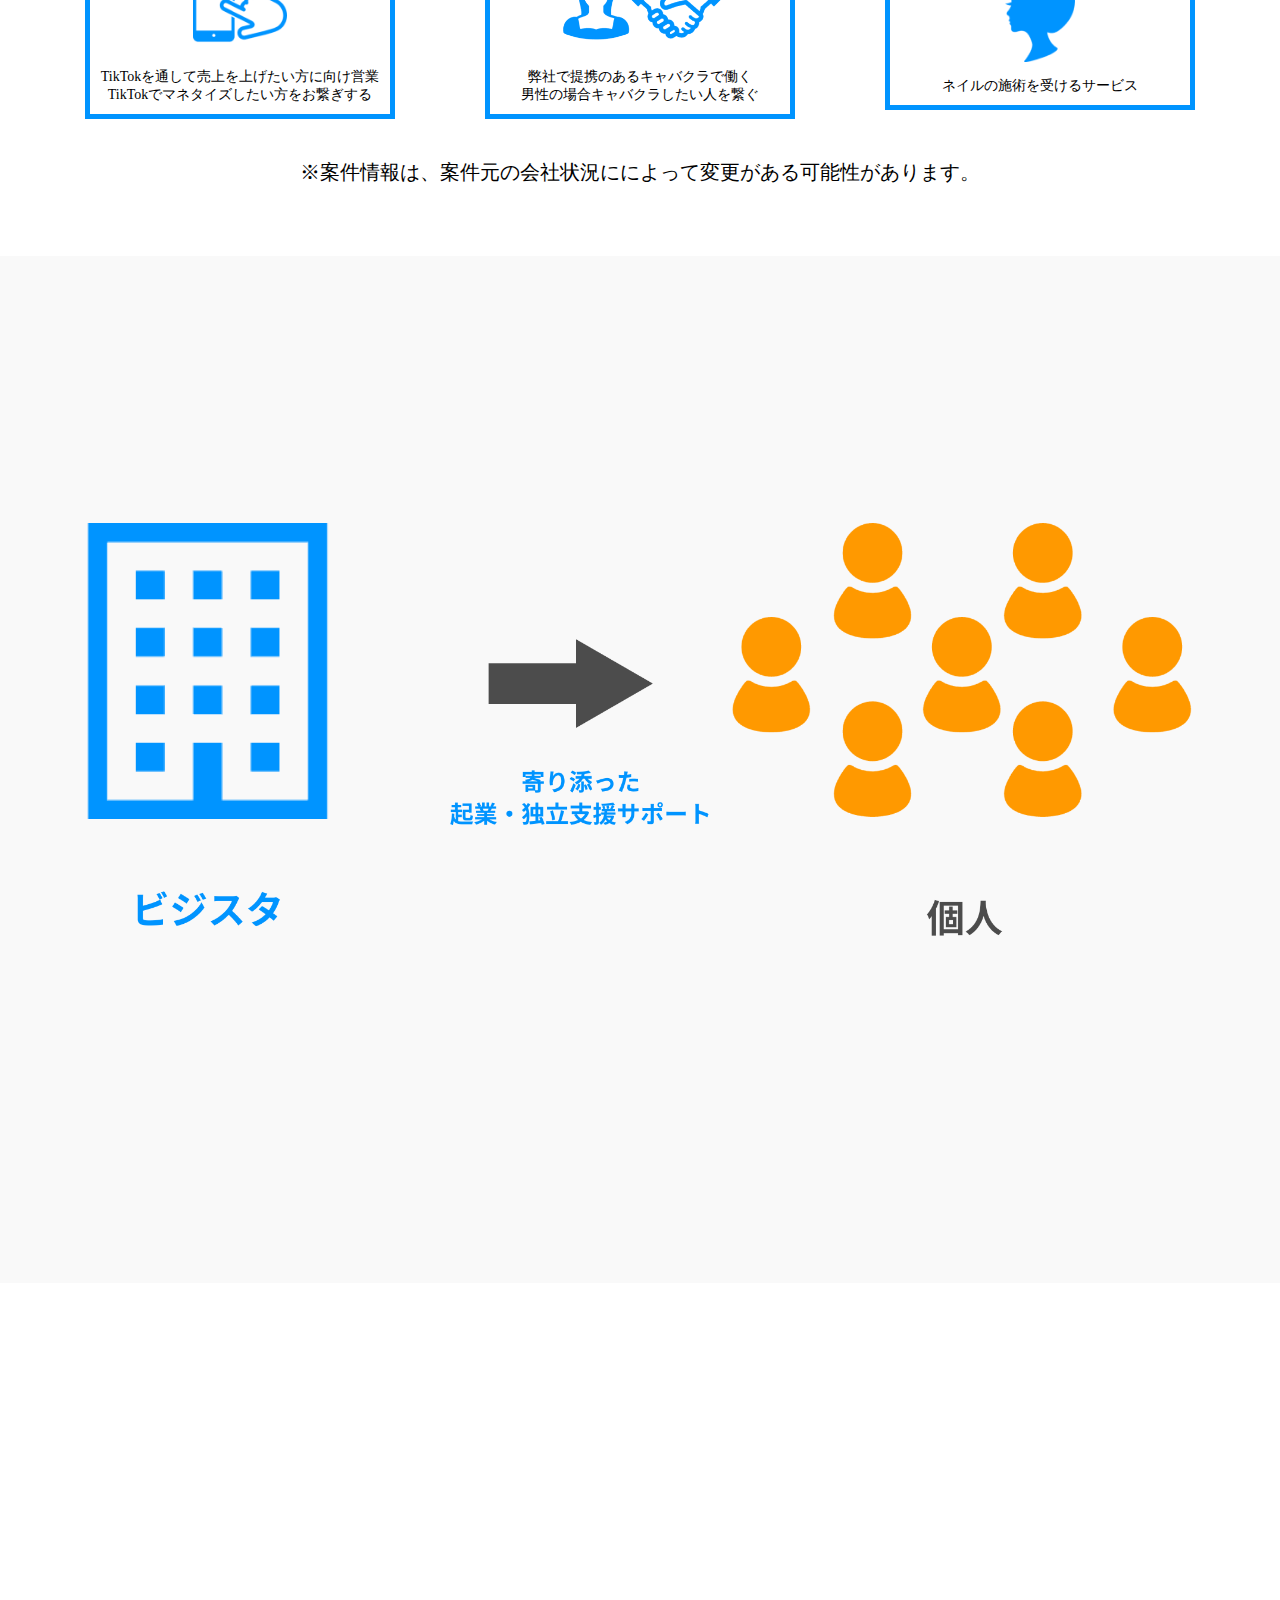
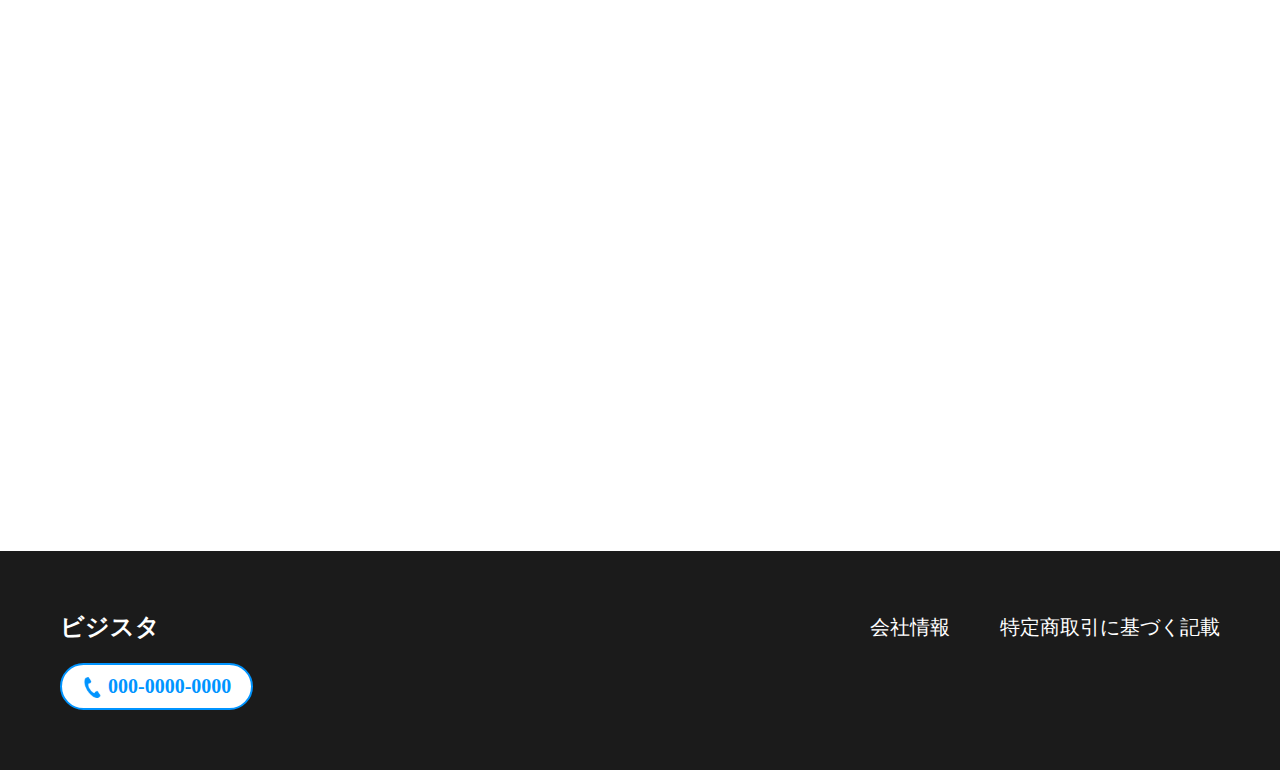
==== commit 068751b9: "fix 20240812" ====
--- a/service.html
+++ b/service.html
@@ -28,7 +28,7 @@
             <div class="c-header-right is-pc">
                 <ul class="c-header__items">
                     <li><a href="./service.html">サービス内容</a></li>
-                    <li><a href="./index.html">K2について</a></li>
+                    <li><a href="./index.html">ビジスタについて</a></li>
                     <li><a href="#company">会社概要</a></li>
                 </ul>
 
@@ -73,7 +73,7 @@
                             <a href="./service.html">サービス内容</a>
                         </li>
                         <li>
-                            <a href="./index.html">K2について</a>
+                            <a href="./index.html">ビジスタについて</a>
                         </li>
                         <li>
                             <a href="#company">会社概要</a>
@@ -114,7 +114,7 @@
             </div>
         </div>
         <div class="p-taskList">
-            <div class="__container wow fadeInUp">
+            <div class="__container wow fadeInUp" id="list">
                 <div class="__list-ttl">
                     <h4 class="__ttl-main">
                         案件紹介の案件一覧
@@ -242,7 +242,7 @@
                         <img src="./assets/img/img-service-two@2x.png" alt="img-service-two_1">
                     </figure>
                     <p class="__main-body_ctn">
-                        弊社では、契約している多様な事業・案件を個人の方々へ紹介し、それぞれの方が自分に合った業務を選択し、業務委託として契約・遂行することで、安定した個人所得を確保できるサポートを提供しています。また、このプロセスを通じて、起業や独立を目指す方々が必要なスキルを習得し、自信を持って次のステップに進めるよう、<br is="is-pc">包括的な支援を行います。
+                        弊社では、契約している多様な事業・案件を個人の方々へ紹介し、それぞれの方が自分に合った業務を選択し、業務委託として契約・遂行することで、安定した個人所得を確保できるサポートを提供しています。また、このプロセスを通じて、起業や独立を目指す方々が必要なスキルを習得し、自信を持って次のステップに進めるよう、<br class="is-pc">包括的な支援を行います。
                     </p>
                 </div>
             </div>
--- a/assets/css/style.css
+++ b/assets/css/style.css
@@ -395,7 +395,6 @@
   padding-left: 15px;
   padding-bottom: 20px;
   color: #0094FF;
-  border-bottom: 2px solid #0094FF;
 }
 .c-header .sp-menu__container .__items li ul li {
   margin-top: 15px;
@@ -526,6 +525,7 @@
 @media screen and (max-width: 769px) {
   #top .p-fv .__container {
     flex-direction: column;
+    padding-top: 40px;
   }
 }
 #top .p-fv .__container .__fv-left .__fv-ttl {
@@ -1503,6 +1503,7 @@
 @media screen and (max-width: 769px) {
   #tradelaw .p-tradelaw .__container .__tradelaw-main .__item-ttl {
     font-size: 18px;
+    max-width: 500px;
   }
 }
 #tradelaw .p-tradelaw .__container .__tradelaw-main .__tradelaw-ctn {
